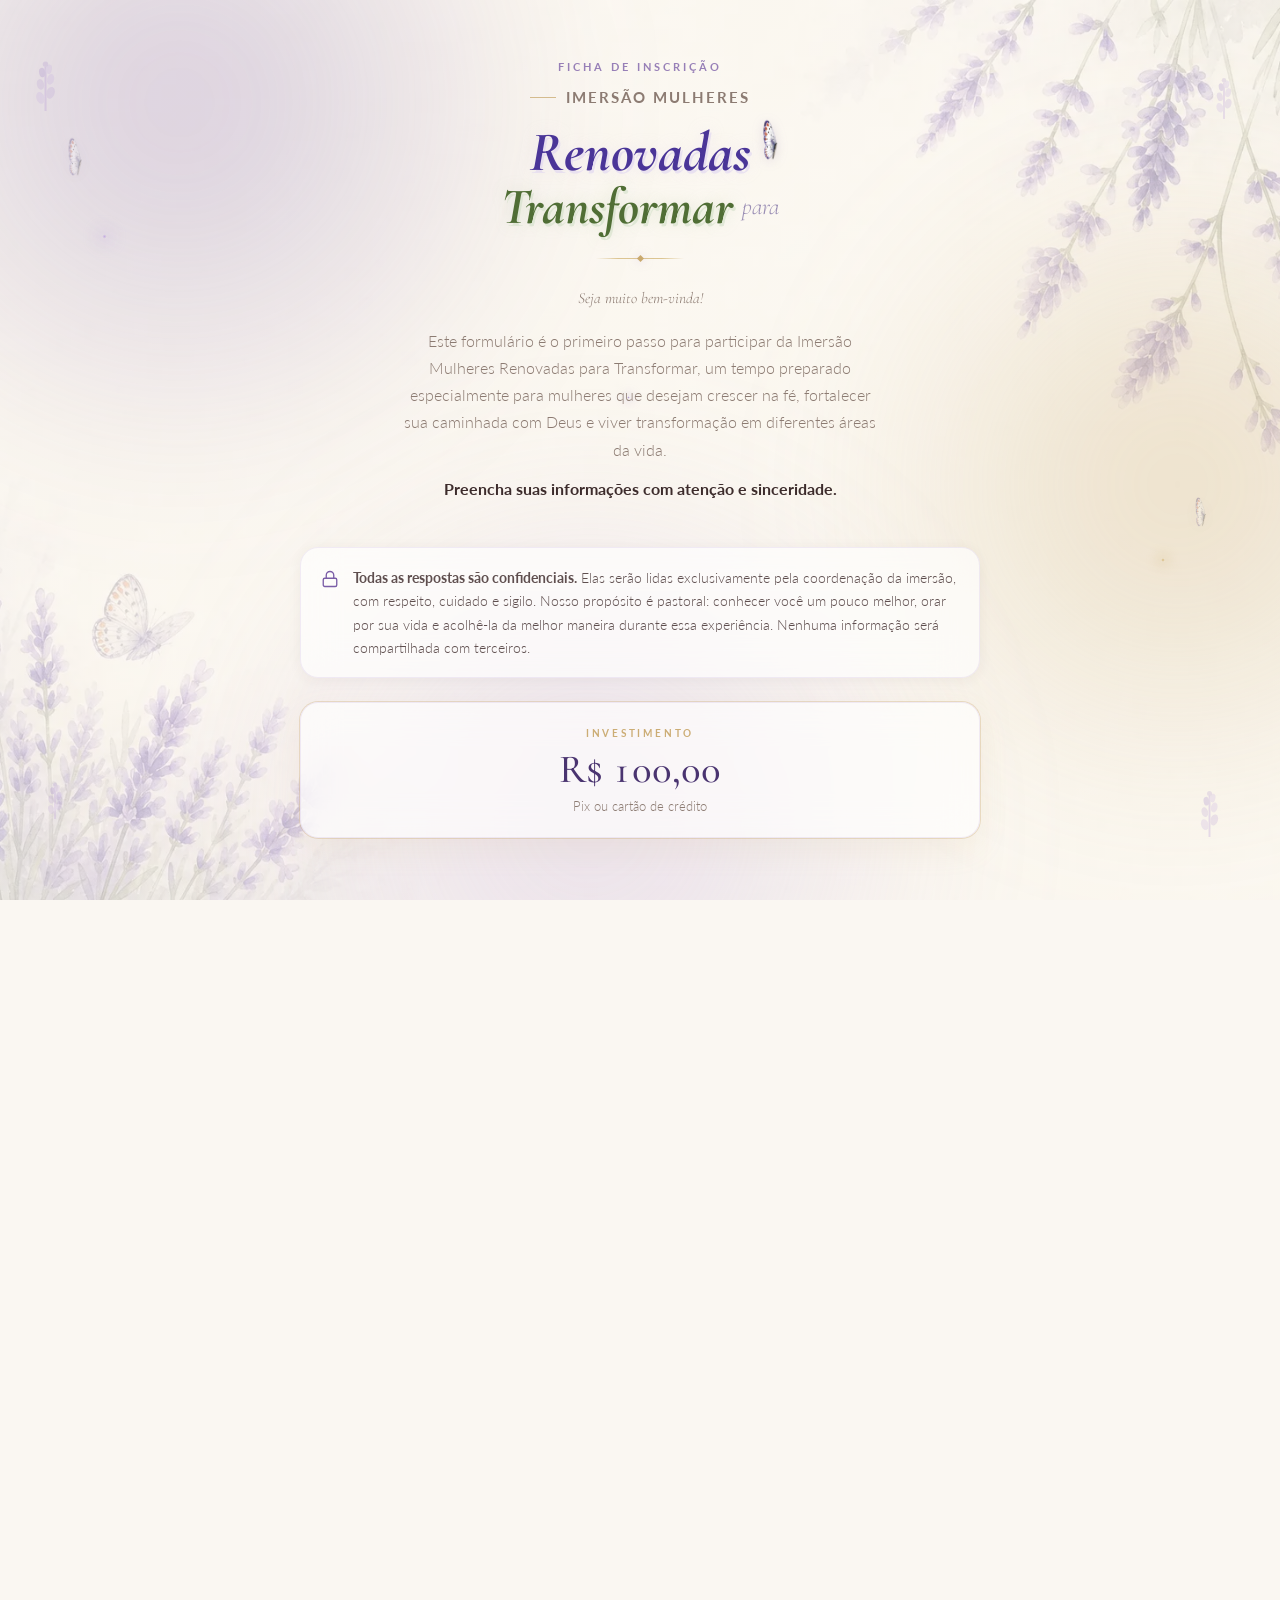
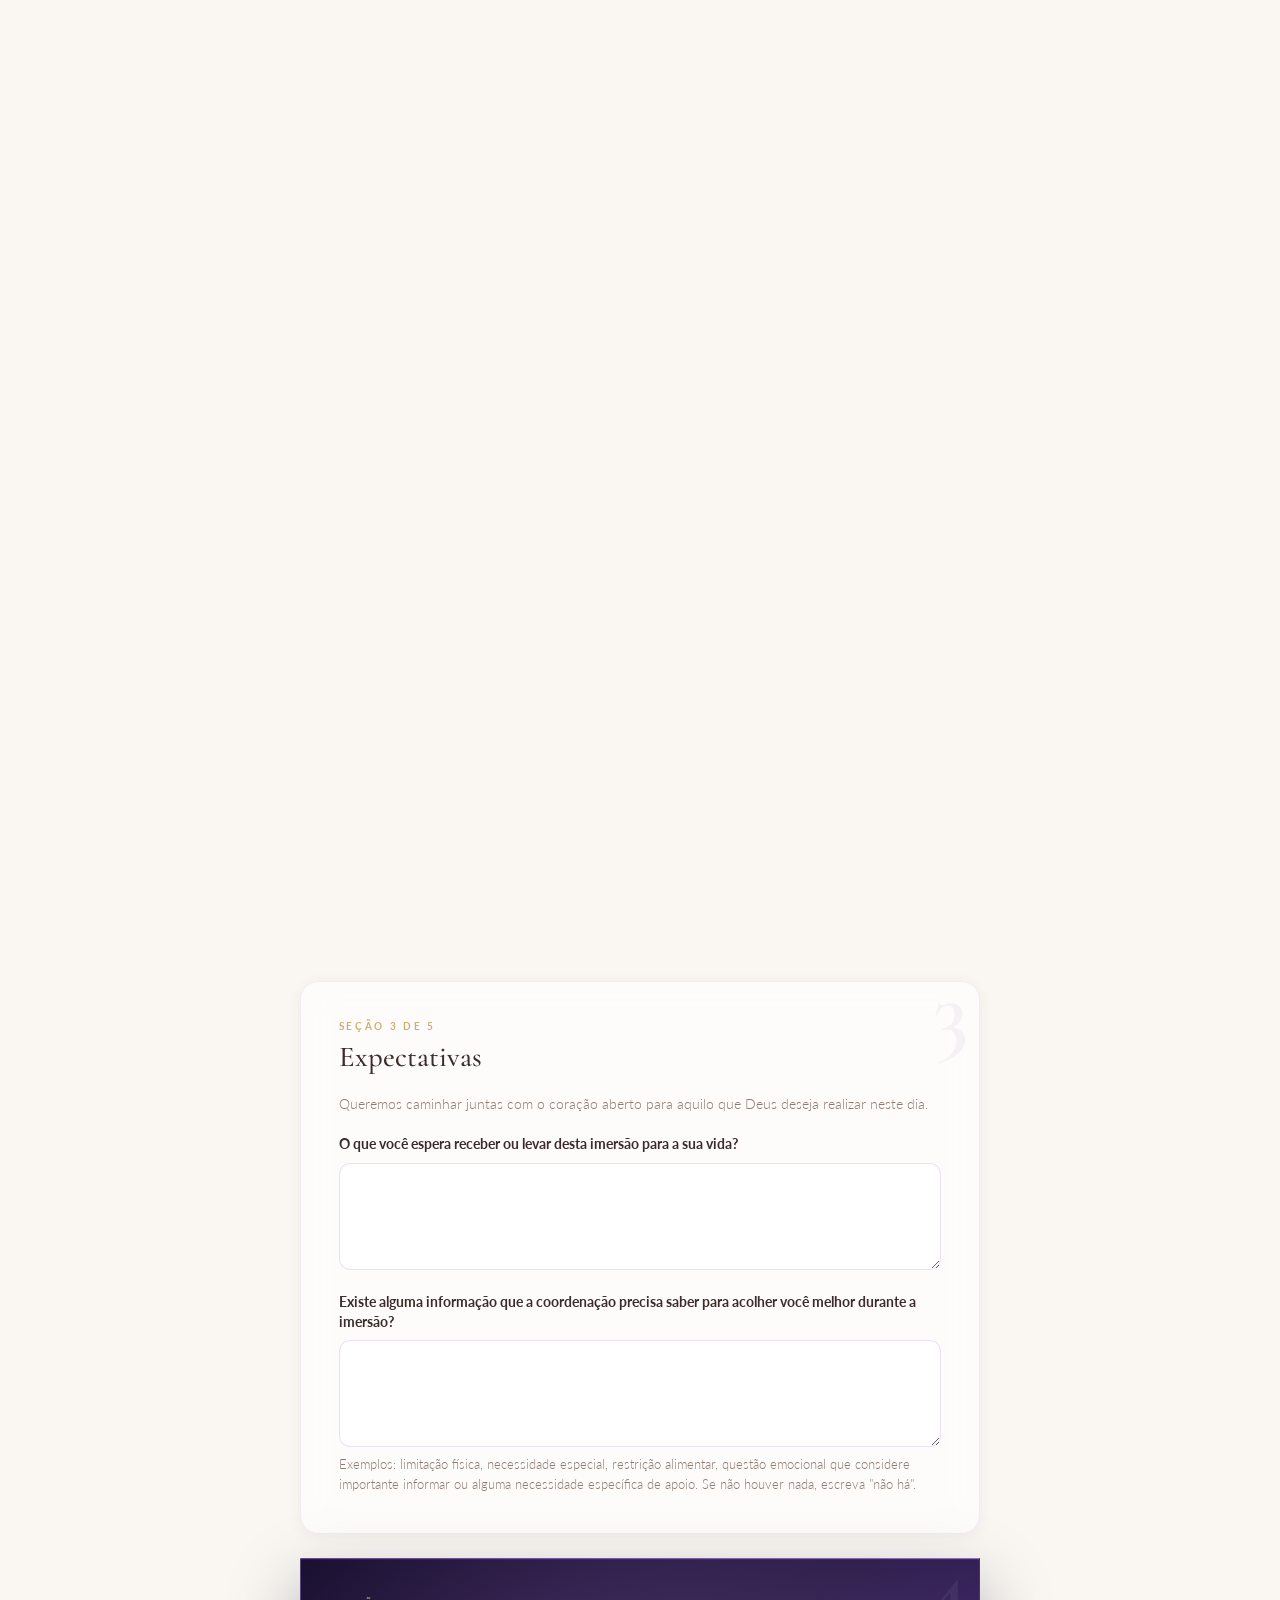
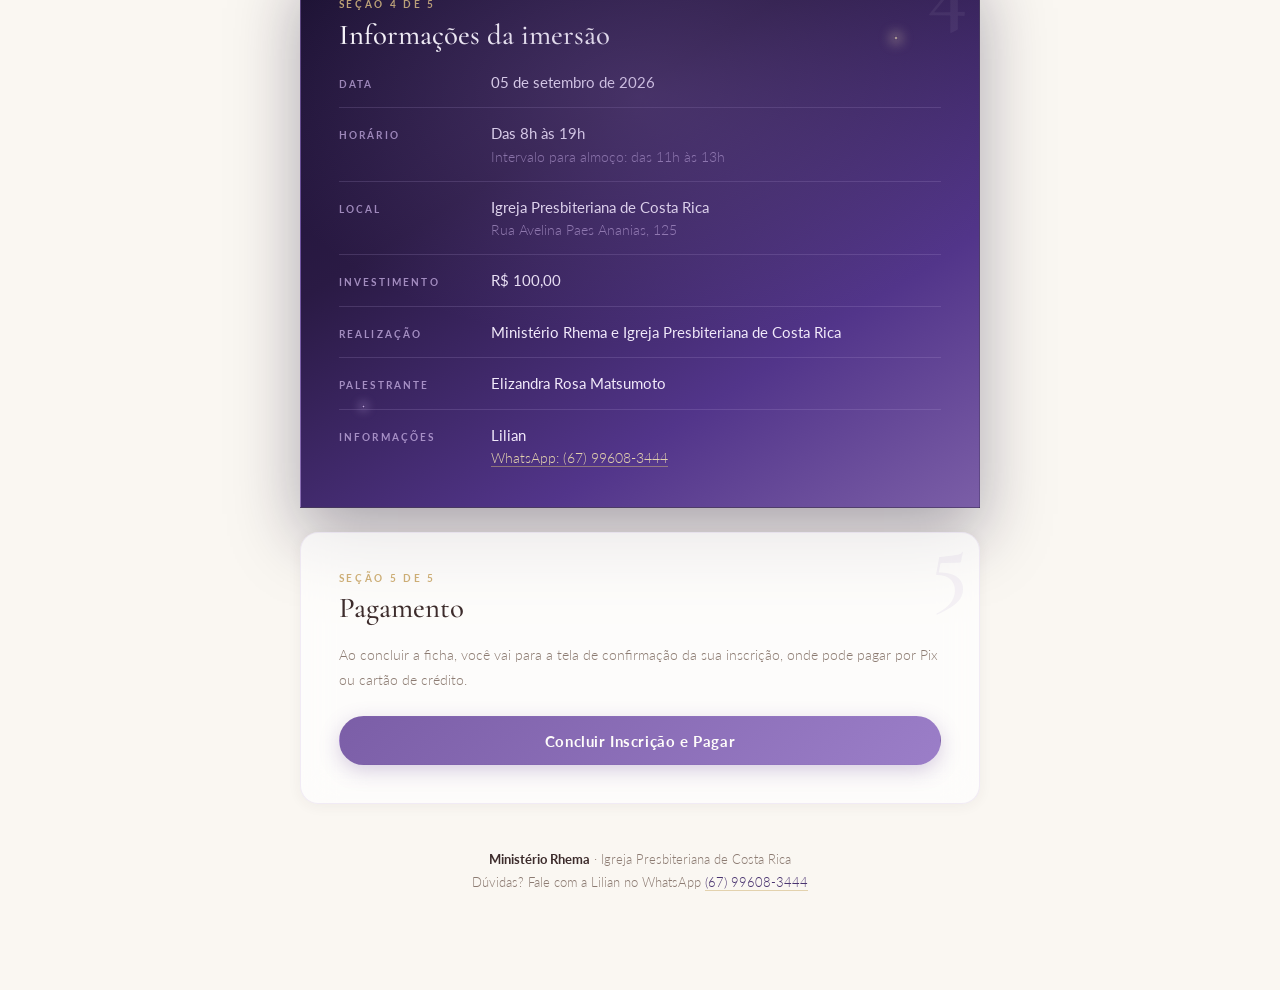
==== index.html @ 8eaf6261 "Replace every native alert and confirm with themed modals The browser dialogs sat grey and foreign o" ====
<!DOCTYPE html>
<html lang="pt-BR">
<head>
<meta charset="UTF-8">
<meta name="viewport" content="width=device-width, initial-scale=1">
<title>Ficha de Inscrição — Imersão Mulheres Renovadas para Transformar</title>
<meta name="description" content="Inscrição para a Imersão Mulheres Renovadas para Transformar — 05 de setembro de 2026, Igreja Presbiteriana de Costa Rica.">
<link rel="icon" href="img/favicon.svg" type="image/svg+xml">
<link rel="preconnect" href="https://fonts.googleapis.com">
<link rel="preconnect" href="https://fonts.gstatic.com" crossorigin>
<link href="https://fonts.googleapis.com/css2?family=Cormorant+Garamond:ital,wght@0,300;0,400;0,500;0,600;1,300;1,400&family=Lato:ital,wght@0,300;0,400;0,700;1,300&display=swap" rel="stylesheet">
<link rel="stylesheet" href="styles.css?v=25">
</head>
<body>

<div class="atmosfera" aria-hidden="true">
  <span class="brilho brilho--1"></span>
  <span class="brilho brilho--2"></span>
  <span class="brilho brilho--3"></span>
</div>
<img class="borboleta-fundo borboleta-fundo--1" src="img/borboleta-3.png" alt="" aria-hidden="true">
<img class="borboleta-fundo borboleta-fundo--2" src="img/borboleta-3.png" alt="" aria-hidden="true">
<svg class="ramo ramo--1" viewBox="0 0 16 34" fill="none" aria-hidden="true"><line x1="8" y1="34" x2="8" y2="8" stroke="#A882D4" stroke-width="1.2" stroke-linecap="round"/><ellipse cx="5" cy="26" rx="2.4" ry="3.6" fill="#C4ADE0" transform="rotate(-18 5 26)"/><ellipse cx="11" cy="23" rx="2.4" ry="3.6" fill="#B89FD4" transform="rotate(18 11 23)"/><ellipse cx="5" cy="18" rx="2.1" ry="3.2" fill="#B89FD4" transform="rotate(-14 5 18)"/><ellipse cx="11" cy="15" rx="2.1" ry="3.2" fill="#C4ADE0" transform="rotate(14 11 15)"/><ellipse cx="6" cy="11" rx="1.8" ry="2.8" fill="#9B7EC8" transform="rotate(-10 6 11)"/><ellipse cx="10" cy="9" rx="1.8" ry="2.8" fill="#C4ADE0" transform="rotate(10 10 9)"/><circle cx="8" cy="6" r="1.6" fill="#9B7EC8" opacity="0.8"/></svg>
<svg class="ramo ramo--2" viewBox="0 0 16 34" fill="none" aria-hidden="true"><line x1="8" y1="34" x2="8" y2="8" stroke="#A882D4" stroke-width="1.2" stroke-linecap="round"/><ellipse cx="5" cy="26" rx="2.4" ry="3.6" fill="#C4ADE0" transform="rotate(-18 5 26)"/><ellipse cx="11" cy="23" rx="2.4" ry="3.6" fill="#B89FD4" transform="rotate(18 11 23)"/><ellipse cx="5" cy="18" rx="2.1" ry="3.2" fill="#B89FD4" transform="rotate(-14 5 18)"/><ellipse cx="11" cy="15" rx="2.1" ry="3.2" fill="#C4ADE0" transform="rotate(14 11 15)"/><ellipse cx="6" cy="11" rx="1.8" ry="2.8" fill="#9B7EC8" transform="rotate(-10 6 11)"/><ellipse cx="10" cy="9" rx="1.8" ry="2.8" fill="#C4ADE0" transform="rotate(10 10 9)"/><circle cx="8" cy="6" r="1.6" fill="#9B7EC8" opacity="0.8"/></svg>
<svg class="ramo ramo--3" viewBox="0 0 16 34" fill="none" aria-hidden="true"><line x1="8" y1="34" x2="8" y2="8" stroke="#A882D4" stroke-width="1.2" stroke-linecap="round"/><ellipse cx="5" cy="26" rx="2.4" ry="3.6" fill="#C4ADE0" transform="rotate(-18 5 26)"/><ellipse cx="11" cy="23" rx="2.4" ry="3.6" fill="#B89FD4" transform="rotate(18 11 23)"/><ellipse cx="5" cy="18" rx="2.1" ry="3.2" fill="#B89FD4" transform="rotate(-14 5 18)"/><ellipse cx="11" cy="15" rx="2.1" ry="3.2" fill="#C4ADE0" transform="rotate(14 11 15)"/><ellipse cx="6" cy="11" rx="1.8" ry="2.8" fill="#9B7EC8" transform="rotate(-10 6 11)"/><ellipse cx="10" cy="9" rx="1.8" ry="2.8" fill="#C4ADE0" transform="rotate(10 10 9)"/><circle cx="8" cy="6" r="1.6" fill="#9B7EC8" opacity="0.8"/></svg>
<svg class="ramo ramo--4" viewBox="0 0 16 34" fill="none" aria-hidden="true"><line x1="8" y1="34" x2="8" y2="8" stroke="#A882D4" stroke-width="1.2" stroke-linecap="round"/><ellipse cx="5" cy="26" rx="2.4" ry="3.6" fill="#C4ADE0" transform="rotate(-18 5 26)"/><ellipse cx="11" cy="23" rx="2.4" ry="3.6" fill="#B89FD4" transform="rotate(18 11 23)"/><ellipse cx="5" cy="18" rx="2.1" ry="3.2" fill="#B89FD4" transform="rotate(-14 5 18)"/><ellipse cx="11" cy="15" rx="2.1" ry="3.2" fill="#C4ADE0" transform="rotate(14 11 15)"/><ellipse cx="6" cy="11" rx="1.8" ry="2.8" fill="#9B7EC8" transform="rotate(-10 6 11)"/><ellipse cx="10" cy="9" rx="1.8" ry="2.8" fill="#C4ADE0" transform="rotate(10 10 9)"/><circle cx="8" cy="6" r="1.6" fill="#9B7EC8" opacity="0.8"/></svg>
<span class="faisca faisca--1" aria-hidden="true"></span>
<span class="faisca faisca--2" aria-hidden="true"></span>
<span class="faisca faisca--3" aria-hidden="true"></span>

<div class="folha">

  <header class="capa">
    <div class="rotulo entra entra--1">Ficha de Inscrição</div>
    <h1 class="entra entra--desfocado entra--2">
      <span class="titulo-eyebrow-interno">Imersão Mulheres</span>
      <span class="titulo-linha1-envolto">
        <span class="titulo-linha1">Renovadas</span>
        <img class="borboleta-titulo borboleta" src="img/borboleta-3.png" alt="" aria-hidden="true">
      </span>
      <span class="titulo-linha2"><span class="titulo-verde">Transformar</span> <span class="titulo-para">para</span></span>
    </h1>
    <div class="filete entra entra--2"></div>
    <p class="boas-vindas entra entra--3">Seja muito bem-vinda!</p>
    <p class="entra entra--3">Este formulário é o primeiro passo para participar da Imersão Mulheres Renovadas para Transformar, um tempo preparado especialmente para mulheres que desejam crescer na fé, fortalecer sua caminhada com Deus e viver transformação em diferentes áreas da vida.</p>
    <p class="entra entra--4"><strong>Preencha suas informações com atenção e sinceridade.</strong></p>
  </header>

  <div class="miolo">

    <div class="selo-sigilo vidro entra entra--4">
      <svg width="18" height="18" viewBox="0 0 24 24" fill="none" stroke="currentColor" stroke-width="1.8" stroke-linecap="round" stroke-linejoin="round" aria-hidden="true">
        <rect x="3" y="11" width="18" height="11" rx="2"></rect>
        <path d="M7 11V7a5 5 0 0 1 10 0v4"></path>
      </svg>
      <p><strong>Todas as respostas são confidenciais.</strong> Elas serão lidas exclusivamente pela coordenação da imersão, com respeito, cuidado e sigilo. Nosso propósito é pastoral: conhecer você um pouco melhor, orar por sua vida e acolhê-la da melhor maneira durante essa experiência. Nenhuma informação será compartilhada com terceiros.</p>
    </div>

    <div class="investimento vidro entra entra--4">
      <span class="rotulo-valor">Investimento</span>
      <span class="valor" id="valor-inscricao">R$ 100,00</span>
      <span class="valor-nota">Pix ou cartão de crédito</span>
    </div>

    <form id="form-inscricao" novalidate>
      <div class="miolo">

        <!-- ── 1. Identificação ─────────────────────────────── -->
        <section class="secao vidro revela">
          <span class="secao-fantasma" aria-hidden="true">1</span>
          <div class="secao-cabeca">
            <span class="secao-rotulo">Seção 1 de 5</span>
            <h2>Identificação</h2>
          </div>

          <div class="campos">
            <div class="campo">
              <label for="nome">Nome completo</label>
              <input type="text" id="nome" name="nome" autocomplete="name" required>
              <div class="erro-campo" id="erro-nome"></div>
            </div>

            <!-- O CPF vem logo no começo de propósito: é por ele que o sistema
                 reconhece quem já se inscreveu — antes de a pessoa preencher a
                 ficha inteira de novo. -->
            <div class="campo">
              <label for="cpf">CPF</label>
              <input type="text" id="cpf" name="cpf" inputmode="numeric" placeholder="000.000.000-00" maxlength="14" required>
              <div class="erro-campo" id="erro-cpf"></div>
              <div class="campo-nota" id="nota-cpf" role="status" aria-live="polite" hidden></div>
            </div>

            <div class="campo">
              <label for="apelido">Como você deseja ser chamada <span class="opcional">(opcional)</span></label>
              <input type="text" id="apelido" name="apelido" autocomplete="nickname">
            </div>

            <div class="campo">
              <label for="telefone">Telefone / WhatsApp</label>
              <input type="tel" id="telefone" name="telefone" inputmode="numeric" placeholder="(67) 99999-9999" maxlength="15" autocomplete="tel" required>
              <div class="erro-campo" id="erro-telefone"></div>
            </div>

            <div class="dupla">
              <div class="campo">
                <label for="idade">Idade</label>
                <input type="text" id="idade" name="idade" inputmode="numeric" maxlength="3" placeholder="Ex: 38" required>
                <div class="erro-campo" id="erro-idade"></div>
              </div>
              <div class="campo">
                <label for="estadoCivil">Estado civil</label>
                <select id="estadoCivil" name="estadoCivil" required>
                  <option value="">Selecione...</option>
                  <option value="Solteira">Solteira</option>
                  <option value="Casada">Casada</option>
                  <option value="União estável">União estável</option>
                  <option value="Separada">Separada</option>
                  <option value="Divorciada">Divorciada</option>
                  <option value="Viúva">Viúva</option>
                </select>
                <div class="erro-campo" id="erro-estadoCivil"></div>
              </div>
            </div>

            <div class="campo">
              <span class="rotulo-campo">Tem filhos?</span>
              <div class="escolhas">
                <label class="escolha"><input type="radio" name="temFilhos" value="sim"><span class="marca"></span>Sim</label>
                <label class="escolha"><input type="radio" name="temFilhos" value="nao"><span class="marca"></span>Não</label>
              </div>
              <div class="erro-campo" id="erro-temFilhos"></div>
              <div class="condicional" id="bloco-quantosFilhos" hidden>
                <label for="quantosFilhos">Se sim, quantos?</label>
                <input type="text" id="quantosFilhos" name="quantosFilhos" inputmode="numeric" maxlength="2">
                <div class="erro-campo" id="erro-quantosFilhos"></div>
              </div>
            </div>

            <div class="campo">
              <span class="rotulo-campo">Você participa de alguma igreja ou denominação religiosa?</span>
              <div class="escolhas">
                <label class="escolha"><input type="radio" name="participaIgreja" value="sim"><span class="marca"></span>Sim</label>
                <label class="escolha"><input type="radio" name="participaIgreja" value="nao"><span class="marca"></span>Não</label>
              </div>
              <div class="erro-campo" id="erro-participaIgreja"></div>
              <div class="condicional" id="bloco-qualIgreja" hidden>
                <label for="qualIgreja">Se sim, qual?</label>
                <input type="text" id="qualIgreja" name="qualIgreja">
                <div class="erro-campo" id="erro-qualIgreja"></div>
              </div>
            </div>

            <div class="campo">
              <label for="email">E-mail</label>
              <input type="email" id="email" name="email" autocomplete="email" placeholder="voce@email.com" required>
              <div class="erro-campo" id="erro-email"></div>
            </div>
          </div>
        </section>

        <!-- ── 2. Seu momento de vida ───────────────────────── -->
        <section class="secao vidro revela">
          <span class="secao-fantasma" aria-hidden="true">2</span>
          <div class="secao-cabeca">
            <span class="secao-rotulo">Seção 2 de 5</span>
            <h2>Seu momento de vida</h2>
          </div>
          <div class="secao-notas">
            <p class="secao-nota">Este é um espaço de acolhimento. Não existem respostas certas ou erradas. Responda com sinceridade e apenas até onde se sentir confortável.</p>
            <p class="secao-nota">As informações desta seção serão utilizadas somente pela coordenação para oração, cuidado e acompanhamento durante a imersão.</p>
          </div>

          <div class="campos">
            <div class="campo">
              <label for="vidaComDeus">Em uma frase, como você descreveria hoje a sua vida com Deus?</label>
              <textarea id="vidaComDeus" name="vidaComDeus" rows="2"></textarea>
            </div>

            <div class="campo">
              <label for="areaCura">Existe alguma área da sua vida em que você sente necessidade de cura, transformação, fortalecimento ou direcionamento?</label>
              <textarea id="areaCura" name="areaCura" rows="3"></textarea>
              <p class="dica">Você pode responder brevemente e não precisa compartilhar detalhes que não queira.</p>
            </div>

            <div class="campo">
              <label for="motivacao">O que motivou você a participar desta imersão?</label>
              <textarea id="motivacao" name="motivacao" rows="3"></textarea>
            </div>
          </div>
        </section>

        <!-- ── 3. Expectativas ──────────────────────────────── -->
        <section class="secao vidro revela">
          <span class="secao-fantasma" aria-hidden="true">3</span>
          <div class="secao-cabeca">
            <span class="secao-rotulo">Seção 3 de 5</span>
            <h2>Expectativas</h2>
          </div>
          <div class="secao-notas">
            <p class="secao-nota">Queremos caminhar juntas com o coração aberto para aquilo que Deus deseja realizar neste dia.</p>
          </div>

          <div class="campos">
            <div class="campo">
              <label for="expectativa">O que você espera receber ou levar desta imersão para a sua vida?</label>
              <textarea id="expectativa" name="expectativa" rows="3"></textarea>
            </div>

            <div class="campo">
              <label for="necessidadeApoio">Existe alguma informação que a coordenação precisa saber para acolher você melhor durante a imersão?</label>
              <textarea id="necessidadeApoio" name="necessidadeApoio" rows="3"></textarea>
              <p class="dica">Exemplos: limitação física, necessidade especial, restrição alimentar, questão emocional que considere importante informar ou alguma necessidade específica de apoio. Se não houver nada, escreva "não há".</p>
            </div>
          </div>
        </section>

        <!-- ── 4. Informações da imersão ────────────────────── -->
        <section class="secao secao--noite revela">
          <span class="estrela estrela--1" aria-hidden="true"></span>
          <span class="estrela estrela--2" aria-hidden="true"></span>
          <span class="secao-fantasma" aria-hidden="true">4</span>
          <div class="secao-cabeca">
            <span class="secao-rotulo">Seção 4 de 5</span>
            <h2>Informações da imersão</h2>
          </div>

          <dl class="dados-evento">
            <div class="dado">
              <dt>Data</dt>
              <dd>05 de setembro de 2026</dd>
            </div>
            <div class="dado">
              <dt>Horário</dt>
              <dd>Das 8h às 19h <span class="sub">Intervalo para almoço: das 11h às 13h</span></dd>
            </div>
            <div class="dado">
              <dt>Local</dt>
              <dd>Igreja Presbiteriana de Costa Rica <span class="sub">Rua Avelina Paes Ananias, 125</span></dd>
            </div>
            <div class="dado">
              <dt>Investimento</dt>
              <dd id="valor-evento">R$ 100,00</dd>
            </div>
            <div class="dado">
              <dt>Realização</dt>
              <dd>Ministério Rhema e Igreja Presbiteriana de Costa Rica</dd>
            </div>
            <div class="dado">
              <dt>Palestrante</dt>
              <dd>Elizandra Rosa Matsumoto</dd>
            </div>
            <div class="dado">
              <dt>Informações</dt>
              <dd>Lilian <span class="sub"><a href="https://wa.me/5567996083444" target="_blank" rel="noopener">WhatsApp: (67) 99608-3444</a></span></dd>
            </div>
          </dl>
        </section>

        <!-- ── 5. Pagamento ─────────────────────────────────── -->
        <section class="secao vidro revela">
          <span class="secao-fantasma" aria-hidden="true">5</span>
          <div class="secao-cabeca">
            <span class="secao-rotulo">Seção 5 de 5</span>
            <h2>Pagamento</h2>
          </div>
          <div class="secao-notas">
            <p class="secao-nota">Ao concluir a ficha, você vai para a tela de confirmação da sua inscrição, onde pode pagar por Pix ou cartão de crédito.</p>
          </div>

          <div class="acao">
            <button type="submit" class="botao" id="botao-enviar">Concluir Inscrição e Pagar</button>
            <div class="recado" id="recado" role="status" aria-live="polite"></div>
          </div>
        </section>

      </div>
    </form>

  </div>

  <p class="rodape">
    <strong>Ministério Rhema</strong> · Igreja Presbiteriana de Costa Rica<br>
    Dúvidas? Fale com a Lilian no WhatsApp <a href="https://wa.me/5567996083444" target="_blank" rel="noopener">(67) 99608-3444</a>
  </p>

</div>

<!-- ── Aviso: este CPF já tem inscrição ─────────────────────── -->
<div class="modal-fundo" id="modal-ja-inscrita" hidden>
  <div class="vidro modal-caixa" role="alertdialog" aria-modal="true" aria-labelledby="modal-titulo">
    <h2 id="modal-titulo">Você já tem uma inscrição</h2>
    <p>Encontramos uma inscrição com este CPF. Vamos te levar para a sua página.</p>
    <p class="modal-contagem">Redirecionando em <strong id="modal-segundos">5</strong>...</p>
    <div class="modal-acoes">
      <button type="button" class="botao" id="modal-ir-agora">Ir agora</button>
      <button type="button" class="botao-mini" id="modal-ficar">Não sou eu / corrigir meus dados</button>
    </div>
  </div>
</div>

<script src="config.js"></script>
<script src="api.js?v=3"></script>
<script src="mascaras.js?v=2"></script>
<script src="animacoes.js?v=2"></script>
<script>
(function () {
  var form = document.getElementById('form-inscricao');
  var botao = document.getElementById('botao-enviar');
  var recado = document.getElementById('recado');
  /* Todos os campos que podem receber uma mensagem de erro embaixo (cada um tem
     um <div class="erro-campo" id="erro-XXX">). Só o apelido fica de fora — é o
     único campo opcional do formulário. */
  var camposComErro = [
    'nome', 'telefone', 'idade', 'estadoCivil', 'temFilhos', 'quantosFilhos',
    'participaIgreja', 'qualIgreja', 'email', 'cpf'
  ];

  /* Máscaras de digitação (mascaras.js) */
  aplicarMascara(document.getElementById('cpf'), mascaraCPF);
  aplicarMascara(document.getElementById('telefone'), mascaraTelefone);
  apenasDigitos(document.getElementById('idade'));
  apenasDigitos(document.getElementById('quantosFilhos'));
  normalizarEmail(document.getElementById('email'));

  /* ── Reconhecer quem já se inscreveu, pelo CPF ─────────────────────────
     Assim que o CPF fica completo (11 dígitos), consulta se já existe
     inscrição — antes de a pessoa preencher a ficha inteira de novo. Enquanto
     consulta, uma notinha "Verificando..." aparece sob o campo: a resposta do
     Apps Script leva alguns segundos, e sem o sinal o aviso parecia surgir do
     nada (ou nunca). Nada é gravado por este caminho, e falha de rede é
     silenciosa: a consulta nunca pode impedir uma inscrição. */
  (function () {
    var campoCpf = document.getElementById('cpf');
    var nota = document.getElementById('nota-cpf');
    var modal = document.getElementById('modal-ja-inscrita');
    var mostradorSegundos = document.getElementById('modal-segundos');
    var cronometro = null;
    var aguardaDigitacao = null;
    var destino = null;
    /* Consultas resolvidas (com resposta) por CPF: quem clicar em "Não sou eu"
       não pode ser interrompida de novo pelo mesmo número. Só marca DEPOIS da
       resposta — marcar antes fazia uma consulta que falhasse "queimar" o CPF,
       e o aviso nunca mais aparecia para aquele número. */
    var resolvidos = {};
    var emConsulta = null;

    function fecharModal() {
      if (cronometro) { clearInterval(cronometro); cronometro = null; }
      modal.hidden = true;
    }

    function abrirModal(codigo) {
      destino = 'sucesso.html?ref=' + encodeURIComponent(codigo);
      var restantes = 8;
      mostradorSegundos.textContent = restantes;
      modal.hidden = false;
      cronometro = setInterval(function () {
        restantes--;
        if (restantes <= 0) { fecharModal(); window.location.href = destino; return; }
        mostradorSegundos.textContent = restantes;
      }, 1000);
    }

    function consultarCpf() {
      var digitos = campoCpf.value.replace(/\D/g, '');
      if (digitos.length !== 11 || resolvidos[digitos] || emConsulta === digitos) return;
      emConsulta = digitos;

      nota.textContent = 'Verificando...';
      nota.hidden = false;

      apiGet('consultarInscricaoPorCpf', { cpf: digitos })
        .then(function (resp) {
          resolvidos[digitos] = true;
          nota.hidden = true;
          if (resp && resp.encontrada && resp.codigo) abrirModal(resp.codigo);
        })
        .catch(function () {
          /* Sem rede, sem aviso — e sem marcar como resolvido, para tentar de
             novo no próximo blur. O formulário segue normal. */
          nota.hidden = true;
        })
        .then(function () { emConsulta = null; });
    }

    /* Dispara enquanto digita (meio segundo depois da última tecla) e também
       ao sair do campo — o que vier primeiro. */
    campoCpf.addEventListener('input', function () {
      if (aguardaDigitacao) clearTimeout(aguardaDigitacao);
      aguardaDigitacao = setTimeout(consultarCpf, 500);
    });
    campoCpf.addEventListener('blur', consultarCpf);

    document.getElementById('modal-ir-agora').addEventListener('click', function () {
      fecharModal();
      window.location.href = destino;
    });
    document.getElementById('modal-ficar').addEventListener('click', fecharModal);
  })();

  /* Nome do evento e valor vêm do backend, para nunca divergirem da planilha */
  apiGet('config').then(function (resp) {
    if (resp && resp.ok && resp.valorFormatado) {
      document.getElementById('valor-inscricao').textContent = resp.valorFormatado;
      document.getElementById('valor-evento').textContent = resp.valorFormatado;
    }
  }).catch(function () { /* mantém o valor já impresso na página */ });

  /* Sim/Não: marca visualmente a opção e abre o campo "Se sim, ..." */
  function ligarEscolhas(nomeGrupo, idBloco) {
    var bloco = idBloco ? document.getElementById(idBloco) : null;
    var radios = document.querySelectorAll('input[name="' + nomeGrupo + '"]');
    radios.forEach(function (radio) {
      radio.addEventListener('change', function () {
        radios.forEach(function (outro) {
          outro.closest('.escolha').classList.toggle('marcada', outro.checked);
        });
        if (bloco) bloco.hidden = !(radio.value === 'sim' && radio.checked);
      });
    });
  }
  ligarEscolhas('temFilhos', 'bloco-quantosFilhos');
  ligarEscolhas('participaIgreja', 'bloco-qualIgreja');

  function limparErros() {
    camposComErro.forEach(function (campo) {
      var alvo = document.getElementById('erro-' + campo);
      alvo.textContent = '';
      alvo.classList.remove('ativo');
      var input = document.getElementById(campo);
      if (input) input.removeAttribute('aria-invalid');
    });
    recado.textContent = '';
    recado.className = 'recado';
  }

  function mostrarErroCampo(campo, mensagem) {
    var alvo = document.getElementById('erro-' + campo);
    if (!alvo) return false;
    alvo.textContent = mensagem;
    alvo.classList.add('ativo');
    var input = document.getElementById(campo);
    if (input) {
      input.setAttribute('aria-invalid', 'true');
      input.focus({ preventScroll: true });
    }
    (input || alvo).scrollIntoView({ behavior: 'smooth', block: 'center' });
    return true;
  }

  function liberarBotao() {
    botao.disabled = false;
    botao.textContent = 'Concluir Inscrição e Pagar';
  }

  function valorRadio(nome) {
    var el = document.querySelector('input[name="' + nome + '"]:checked');
    return el ? el.value : '';
  }

  function valor(id) { return document.getElementById(id).value; }

  form.addEventListener('submit', function (evento) {
    evento.preventDefault();
    limparErros();
    botao.disabled = true;
    botao.textContent = 'Processando...';

    /* O backend recebe números limpos; a máscara é apenas visual. */
    var dados = {
      nome: valor('nome'),
      apelido: valor('apelido'),
      email: valor('email'),
      cpf: somenteNumeros(valor('cpf')),
      telefone: somenteNumeros(valor('telefone')),
      idade: valor('idade'),
      estadoCivil: valor('estadoCivil'),
      temFilhos: valorRadio('temFilhos'),
      quantosFilhos: valor('quantosFilhos'),
      participaIgreja: valorRadio('participaIgreja'),
      qualIgreja: valor('qualIgreja'),
      vidaComDeus: valor('vidaComDeus'),
      areaCura: valor('areaCura'),
      motivacao: valor('motivacao'),
      expectativa: valor('expectativa'),
      necessidadeApoio: valor('necessidadeApoio')
    };

    /* Com retentativa: a inscrição é o único ponto em que uma falha custa a
       pessoa inteira — todo o resto a coordenação conserta pelo painel depois.
       Repetir é seguro porque o servidor reconhece o CPF e não duplica. */
    apiPostComRetentativa('registrarInscricao', { dados: dados }, {
      aoRepetir: function () {
        recado.textContent = 'A conexão oscilou. Tentando de novo, só um instante...';
        recado.className = 'recado';
      }
    })
      .then(function (resposta) {
        if (resposta.ok) {
          /* Não vai mais direto pro PagBank: a pessoa passa pela tela de
             confirmação, vê o código e decide se paga agora ou depois. Quem vai
             pagar em dinheiro, ou cuja instituição vai pagar, não precisa passar
             por uma tela de pagamento que não vai usar. */
          recado.textContent = 'Tudo certo! Confirmando sua inscrição...';
          recado.className = 'recado ok';
          /* origem=cadastro faz a tela seguinte saber que a pessoa vem daqui, e
             não de volta do PagBank — muda o texto de carregamento. ja=1 avisa
             que o CPF já tinha inscrição, para ela entender por que o código não
             é novo. */
          var destino = 'sucesso.html?ref=' + encodeURIComponent(resposta.codigo) + '&origem=cadastro';
          /* O aviso "você já estava inscrita" só sai quando é verdade. Se a
             primeira tentativa gravou e só a resposta se perdeu, a repetição
             encontra esse mesmo CPF — dizer que ela já era inscrita assustaria
             quem acabou de preencher a ficha pela primeira vez. */
          if (resposta.jaInscrita && !resposta.houveRetentativa) destino += '&ja=1';
          window.location.href = destino;
          return;
        }
        if (!resposta.campo || !mostrarErroCampo(resposta.campo, resposta.mensagem)) {
          recado.textContent = resposta.mensagem || 'Não foi possível continuar. Tente novamente.';
          recado.className = 'recado erro';
        }
        liberarBotao();
      })
      .catch(function () {
        /* A conexão pode ter caído *depois* de o servidor gravar a inscrição, e o
           antigo "tente novamente" levava a pessoa a reenviar e duplicar. Hoje o
           servidor não duplica mais (reconhece o CPF), mas a mensagem também
           deixou de empurrar para o reenvio às cegas. */
        recado.textContent = 'Não conseguimos confirmar agora. Recarregue a página antes de tentar de novo — sua inscrição pode já ter sido registrada.';
        recado.className = 'recado erro';
        liberarBotao();
      });
  });
})();
</script>
</body>
</html>
---- styles.css ----
/* ===========================================================
   Imersão Mulheres Renovadas para Transformar
   Identidade herdada da landing page do livro (renovadas-landing):
   lavanda #7B5EA7 + dourado #C9A96E, Cormorant Garamond + Lato,
   borboletas em sprite, glass cards, ease "luxury".
   =========================================================== */

:root {
  --bg:            #FAF7F2;
  --surface:       #FEFCFA;
  --surface-warm:  #F5EFE6;
  --lavender:      #7B5EA7;
  --lavender-lt:   #C4ADE0;
  --purple-deep:   #4A3470;
  --gold:          #C9A96E;
  --gold-lt:       #E3D2AE;
  --text:          #3D2C2C;
  --text-muted:    #8C7B72;
  --hairline:      #E8DFD2;
  --erro:          #B42318;
  --sucesso:       #3F7A5C;

  --font-display: 'Cormorant Garamond', Georgia, 'Times New Roman', serif;
  --font-body:    'Lato', -apple-system, BlinkMacSystemFont, 'Segoe UI', sans-serif;

  /* Mesmo cubic-bezier da landing (--ease-luxury) */
  --ease: cubic-bezier(0.22, 1, 0.36, 1);
}

*, *::before, *::after { box-sizing: border-box; margin: 0; padding: 0; }

/* Garante que o atributo "hidden" do HTML sempre vence, mesmo quando algum
   componente define display:flex/block na mesma classe (ex: .admin-login)
   — sem isso, o elemento "escondido" continua aparecendo. */
[hidden] { display: none !important; }

/* Técnica de responsividade da landing: encolher a base rem inteira
   em telas pequenas, em vez de dezenas de media queries pontuais. */
@media (max-width: 400px) { html { font-size: 14.5px; } }
@media (max-width: 360px) { html { font-size: 13.5px; } }
@media (max-width: 320px) { html { font-size: 12.5px; } }

body {
  position: relative;
  font-family: var(--font-body);
  font-weight: 400;
  background: var(--bg);
  color: var(--text);
  line-height: 1.75;
  -webkit-font-smoothing: antialiased;
  padding: clamp(1.5rem, 4.5vw, 3.75rem) clamp(1rem, 4vw, 1.5rem) 6rem;
  overflow-x: hidden;
}

/* A mesma ilustração do Hero da landing (ramos de lavanda pintados nos
   cantos), fixa atrás de tudo — fica "emoldurando" a tela mesmo quando
   a página rola. Um véu creme por cima garante que o texto continue
   legível (mesma ideia do "veil" que a landing usa sobre a foto). */
body::before {
  content: '';
  position: fixed;
  inset: 0;
  z-index: -4;
  background:
    linear-gradient(rgba(250, 247, 242, 0.65), rgba(250, 247, 242, 0.65)),
    url('img/hero-bg.webp') center / cover no-repeat;
  pointer-events: none;
}

/* ── Atmosfera de fundo ──────────────────────────────────── */

.atmosfera {
  position: fixed;
  inset: 0;
  z-index: -2;
  pointer-events: none;
  overflow: hidden;
}

.brilho {
  position: absolute;
  border-radius: 50%;
  filter: blur(72px);
  will-change: transform, opacity;
}

.brilho--1 {
  width: 64vw; height: 64vw;
  max-width: 900px; max-height: 900px;
  top: -24vw; left: -18vw;
  background: radial-gradient(circle, rgba(123,94,167,0.28), rgba(123,94,167,0) 68%);
  animation: respirar 15s ease-in-out infinite;
}

.brilho--2 {
  width: 56vw; height: 56vw;
  max-width: 820px; max-height: 820px;
  top: 14vh; right: -20vw;
  background: radial-gradient(circle, rgba(201,169,110,0.32), rgba(201,169,110,0) 68%);
  animation: respirar 19s ease-in-out infinite reverse;
}

.brilho--3 {
  width: 60vw; height: 60vw;
  max-width: 860px; max-height: 860px;
  bottom: -24vw; left: 16vw;
  background: radial-gradient(circle, rgba(196,173,224,0.32), rgba(196,173,224,0) 70%);
  animation: respirar 23s ease-in-out infinite;
  animation-delay: -6s;
}

@keyframes respirar {
  0%, 100% { transform: translate3d(0,0,0) scale(1);        opacity: 0.85; }
  50%      { transform: translate3d(2%, 4%, 0) scale(1.12); opacity: 1; }
}

/* Borboletas à deriva no fundo (os quadros são trocados pelo animacoes.js) */
.borboleta-fundo {
  position: fixed;
  z-index: -1;
  width: 44px;
  opacity: 0.32;
  pointer-events: none;
  filter: drop-shadow(0 2px 8px rgba(123,94,167,0.14));
  will-change: transform;
}

.borboleta-fundo--1 { top: 15vh; left: 4vw; animation: derivar 21s ease-in-out infinite; }
.borboleta-fundo--2 { top: 55vh; right: 5vw; width: 34px; animation: derivar 26s ease-in-out infinite reverse; animation-delay: -7s; }

@keyframes derivar {
  0%, 100% { transform: translate(0,0) rotate(-4deg); }
  33%      { transform: translate(16px,-26px) rotate(7deg); }
  66%      { transform: translate(-12px,-12px) rotate(-9deg); }
}

@media (max-width: 720px) {
  .borboleta-fundo--2 { display: none; }
  .borboleta-fundo--1 { opacity: 0.15; }
}

/* Ramos de lavanda flutuantes — o mesmo SVG "LavenderSprig" e a mesma
   animação floatPetal da landing (QuoteSection), só que espalhados
   nos cantos ao longo de toda a página, não só numa seção. */
.ramo {
  position: fixed;
  z-index: -1;
  width: 24px;
  height: auto;
  opacity: 0.24;
  pointer-events: none;
  animation: flutuarRamo 6.8s ease-in-out infinite;
}
@keyframes flutuarRamo {
  0%, 100% { transform: translateY(0) rotate(var(--rot, 0deg)); opacity: 0.4; }
  50%      { transform: translateY(-22px) rotate(calc(var(--rot, 0deg) + 8deg)); opacity: 0.78; }
}
.ramo--1 { top: 6%;    left: 2.5%;  width: 27px; --rot: -12deg; animation-duration: 6.8s; }
.ramo--2 { top: 8%;    right: 3.5%; width: 22px; --rot: 10deg;  animation-duration: 7.6s; animation-delay: -2.4s; }
.ramo--3 { bottom: 9%; left: 3.5%;  width: 20px; --rot: -8deg;  animation-duration: 6.1s; animation-delay: -4.2s; }
.ramo--4 { bottom: 7%; right: 4.5%; width: 25px; --rot: 12deg;  animation-duration: 7.9s; animation-delay: -1.1s; }

/* Faíscas — pontinhos de brilho lavanda/dourado (ORBS da landing) */
.faisca {
  position: fixed;
  z-index: -1;
  border-radius: 50%;
  pointer-events: none;
  animation: cintilarFaisca 6s ease-in-out infinite;
}
@keyframes cintilarFaisca {
  0%, 100%  { opacity: 0;    transform: scale(0.4) translateY(0); }
  30%       { opacity: 1;    transform: scale(1) translateY(-8px); }
  60%       { opacity: 0.6;  transform: scale(0.8) translateY(-14px); }
}
.faisca--1 {
  top: 26%; left: 8%; width: 5px; height: 5px;
  background: radial-gradient(circle, #C4ADE0 0%, transparent 70%);
  box-shadow: 0 0 15px 5px rgba(196,173,224,0.32);
  animation-duration: 5.5s;
}
.faisca--2 {
  top: 62%; right: 9%; width: 4px; height: 4px;
  background: radial-gradient(circle, #D4B87A 0%, transparent 70%);
  box-shadow: 0 0 12px 4px rgba(212,184,122,0.3);
  animation-duration: 7s; animation-delay: -2.5s;
}
.faisca--3 {
  top: 44%; left: 49%; width: 3px; height: 3px;
  background: radial-gradient(circle, #B89FD4 0%, transparent 70%);
  box-shadow: 0 0 10px 3px rgba(184,159,212,0.28);
  animation-duration: 8s; animation-delay: -1s;
}

@media (max-width: 720px) {
  .ramo--2, .ramo--4, .faisca--3 { display: none; }
  .ramo--1, .ramo--3 { opacity: 0.16; }
}

/* ── Coluna central ──────────────────────────────────────── */

.folha {
  width: 100%;
  max-width: 680px;
  margin: 0 auto;
  position: relative;
}

@media (min-width: 1440px) {
  .folha { max-width: 760px; }
}

/* ── Entrada da página (valores do Hero da landing) ──────── */

@keyframes surgir {
  from { opacity: 0; transform: translateY(24px); }
  to   { opacity: 1; transform: translateY(0); }
}

@keyframes surgirDesfocado {
  from { opacity: 0; transform: translateY(28px); filter: blur(10px); }
  to   { opacity: 1; transform: translateY(0); filter: blur(0); }
}

.entra {
  opacity: 0;
  animation: surgir 0.9s var(--ease) forwards;
}
.entra--desfocado { animation-name: surgirDesfocado; }
.entra--1 { animation-delay: 0.05s; }
.entra--2 { animation-delay: 0.15s; }
.entra--3 { animation-delay: 0.30s; }
.entra--4 { animation-delay: 0.45s; }

/* ── Revelação por rolagem (Reveal da landing: y 40, 0.9s) ── */

.revela {
  opacity: 0;
  transform: translateY(40px);
  transition: opacity 0.9s var(--ease), transform 0.9s var(--ease);
}
.revela.visivel { opacity: 1; transform: translateY(0); }

/* ── Capa ────────────────────────────────────────────────── */

.capa {
  text-align: center;
  padding-bottom: clamp(2rem, 5vw, 2.75rem);
}

/* Borboleta "solta" (usada nas páginas de confirmação/comprovante, sem
   título grande ao lado — nessas ela continua centralizada sozinha). */
.capa > .borboleta {
  width: 72px;
  height: auto;
  margin-bottom: 14px;
  filter: drop-shadow(0 2px 8px rgba(123,94,167,0.14)) drop-shadow(0 1px 3px rgba(74,53,152,0.08));
  animation: pairar 7s ease-in-out infinite;
  will-change: transform;
}

@keyframes pairar {
  0%, 100% { transform: translateY(0) rotate(-2deg); }
  50%      { transform: translateY(-14px) rotate(2deg); }
}

.rotulo {
  font-size: 0.66rem;
  font-weight: 700;
  letter-spacing: 0.28em;
  text-transform: uppercase;
  color: rgba(123, 94, 167, 0.78);
}

.capa h1 {
  font-family: var(--font-display);
  line-height: 0.98;
  margin: 14px auto 0;
}

/* Mesmo tratamento do título do Hero da landing (que é, por sua vez, o
   título do próprio livro): tracinho + legenda pequena, "Renovadas" em
   roxo com a borboleta grudada nela, "Transformar" em verde com o "para"
   pequeno e leve logo depois — igual à landing, não antes. */
.titulo-eyebrow-interno {
  display: flex;
  align-items: center;
  justify-content: center;
  gap: 10px;
  font-family: var(--font-body);
  font-size: clamp(0.8rem, 2.4vw, 0.95rem);
  font-weight: 700;
  letter-spacing: 0.13em;
  text-transform: uppercase;
  color: var(--text-muted);
  margin-bottom: 20px;
}

.titulo-eyebrow-interno::before {
  content: '';
  width: 26px;
  height: 1px;
  background: rgba(201, 169, 110, 0.75);
}

.titulo-linha1, .titulo-linha2 { display: block; }
.titulo-linha2 { margin-top: 0.06em; }

.titulo-linha1-envolto {
  position: relative;
  display: inline-block;
}

.titulo-linha1 {
  font-style: italic;
  font-weight: 700;
  font-size: clamp(2.3rem, 9vw, 3.5rem);
  color: #4A3598;
  text-shadow: 2px 3px 0 rgba(220, 210, 240, 0.55), 0 0 15px rgba(220, 210, 240, 0.35);
}

.borboleta-titulo {
  position: absolute;
  top: -14%;
  right: -18%;
  width: 24%;
  min-width: 26px;
  max-width: 46px;
  height: auto;
  filter: drop-shadow(0 2px 6px rgba(123,94,167,0.18));
  animation: pairar 7s ease-in-out infinite;
}

.titulo-verde {
  font-style: italic;
  font-weight: 700;
  font-size: clamp(2.15rem, 8vw, 3.2rem);
  color: #506E35;
  text-shadow: 2px 3px 0 rgba(210, 224, 200, 0.6), 0 0 15px rgba(180, 200, 160, 0.35);
}

.titulo-para {
  display: inline-block;
  position: relative;
  top: -0.35em;
  font-style: italic;
  font-weight: 300;
  font-size: clamp(1.05rem, 3.6vw, 1.5rem);
  color: #9B8FB5;
  margin-left: 0.1em;
}

/* Divisor da landing: hairline dourada + losango girado no centro */
.filete {
  width: 88px;
  height: 1px;
  background: linear-gradient(90deg, transparent, rgba(212,184,122,0.8) 25%, rgba(212,184,122,0.8) 75%, transparent);
  margin: 26px auto;
  position: relative;
}

.filete::after {
  content: '';
  position: absolute;
  left: 50%; top: 50%;
  width: 5px; height: 5px;
  margin: -2.5px 0 0 -2.5px;
  background: var(--gold);
  transform: rotate(45deg);
  box-shadow: 0 0 10px rgba(196, 173, 224, 0.55);
}

.boas-vindas {
  font-family: var(--font-display);
  font-size: clamp(1.75rem, 5.8vw, 2.2rem);
  font-style: italic;
  font-weight: 500;
  color: var(--purple-deep);
  margin-bottom: 16px;
}

.capa p {
  color: var(--text-muted);
  font-weight: 300;
  max-width: 54ch;
  margin-inline: auto;
  font-size: 0.97rem;
}
.capa p + p { margin-top: 12px; }
.capa p strong { font-weight: 700; color: var(--text); }

/* ── Cards de vidro (ChaptersSection da landing) ─────────── */

.vidro {
  position: relative;
  background: rgba(255, 255, 255, 0.65);
  -webkit-backdrop-filter: blur(18px);
  backdrop-filter: blur(18px);
  border: 1px solid rgba(196, 173, 224, 0.22);
  border-radius: 1.15rem;
  box-shadow: 0 2px 14px rgba(61, 44, 44, 0.06);
  overflow: hidden;
  transition: box-shadow 0.28s var(--ease), transform 0.28s var(--ease);
}

/* Sheen diagonal + barra dourada inferior no hover, como os cards de capítulos */
.vidro::before {
  content: '';
  position: absolute;
  inset: 0;
  background: linear-gradient(130deg, rgba(196,173,224,0.18) 0%, rgba(255,255,255,0) 55%);
  opacity: 0;
  transition: opacity 0.3s var(--ease);
  pointer-events: none;
}

.vidro::after {
  content: '';
  position: absolute;
  left: 0; right: 0; bottom: 0;
  height: 2px;
  background: linear-gradient(90deg, #C9A96E, rgba(196,173,224,0.75));
  transform: scaleX(0);
  transform-origin: left;
  transition: transform 0.42s var(--ease);
  pointer-events: none;
}

@media (hover: hover) {
  .vidro:hover {
    box-shadow: 0 20px 48px rgba(123,94,167,0.16), 0 0 0 1.5px rgba(196,173,224,0.55);
  }
  .vidro:hover::before { opacity: 1; }
  .vidro:hover::after { transform: scaleX(1); }
}

/* ── Seção "noturna" — mesmo roxo profundo do QuoteSection/BuySection
   da landing, usada só na seção de informações da imersão para dar
   o contraste/drama que o resto (cartões claros) não tem. ────── */

.secao--noite {
  position: relative;
  color: #F1E9FA;
  background: linear-gradient(148deg, #1A1030 0%, #2A1A44 35%, #52358A 72%, #7B5EA7 100%);
  border: 1px solid rgba(196, 173, 224, 0.25);
  box-shadow: 0 28px 64px rgba(26, 16, 48, 0.35), inset 0 1px 0 rgba(255,255,255,0.06);
  overflow: hidden;
}

.secao--noite::before {
  content: '';
  position: absolute;
  inset: 0;
  background: radial-gradient(ellipse 90% 70% at 50% 25%, rgba(123,94,167,0.35), transparent 65%);
  pointer-events: none;
}

.secao--noite .secao-fantasma { color: #FFFFFF; opacity: 0.055; }
.secao--noite .secao-rotulo { color: rgba(212, 184, 122, 0.9); }
.secao--noite .secao-cabeca h2 { color: #FFFFFF; }

.secao--noite .dado { border-bottom-color: rgba(196, 173, 224, 0.18); }
.secao--noite .dado dt { color: rgba(196, 173, 224, 0.78); }
.secao--noite .dado dd { color: #F1E9FA; }
.secao--noite .dado dd .sub { color: rgba(196, 173, 224, 0.65); }
.secao--noite .dado:hover { background: rgba(255,255,255,0.03); }
.secao--noite .dado dd a { color: #E3D2AE; border-bottom-color: rgba(212, 184, 122, 0.5); }
.secao--noite .dado dd a:hover { border-bottom-color: #D4B87A; color: #F0DFB0; }

/* Estrelinhas discretas, só dentro dessa seção — mesmo espírito do
   céu noturno das seções escuras da landing. */
.secao--noite .estrela {
  position: absolute;
  border-radius: 50%;
  pointer-events: none;
  animation: cintilarFaisca 6s ease-in-out infinite;
}
.secao--noite .estrela--1 {
  top: 14%; right: 12%; width: 4px; height: 4px;
  background: radial-gradient(circle, #E3D2AE 0%, transparent 70%);
  box-shadow: 0 0 12px 4px rgba(227, 210, 174, 0.4);
  animation-duration: 5.4s;
}
.secao--noite .estrela--2 {
  bottom: 18%; left: 9%; width: 3px; height: 3px;
  background: radial-gradient(circle, #C4ADE0 0%, transparent 70%);
  box-shadow: 0 0 10px 3px rgba(196, 173, 224, 0.4);
  animation-duration: 6.6s; animation-delay: -2s;
}

/* ── Selo de sigilo ──────────────────────────────────────── */

.selo-sigilo {
  display: flex;
  gap: 14px;
  align-items: flex-start;
  padding: 18px 20px;
}

.selo-sigilo svg { flex: none; margin-top: 4px; color: var(--lavender); }
.selo-sigilo p { font-size: 0.87rem; line-height: 1.68; color: #5F4F4F; font-weight: 300; }
.selo-sigilo p strong { font-weight: 700; }

/* ── Investimento ────────────────────────────────────────── */

.investimento {
  display: flex;
  flex-direction: column;
  align-items: center;
  gap: 6px;
  padding: 22px 20px 20px;
  text-align: center;
  box-shadow: 0 0 0 1px rgba(201,169,110,0.32), 0 12px 30px rgba(201,169,110,0.1);
}

.investimento .rotulo-valor {
  font-size: 0.62rem;
  font-weight: 700;
  letter-spacing: 0.28em;
  text-transform: uppercase;
  color: rgba(201, 169, 110, 0.95);
}

.investimento .valor {
  font-family: var(--font-display);
  font-size: clamp(2.1rem, 5vw, 2.5rem);
  font-weight: 500;
  color: var(--purple-deep);
  font-variant-numeric: tabular-nums;
  line-height: 1;
}

.investimento .valor-nota {
  font-size: 0.8rem;
  color: var(--text-muted);
  font-weight: 300;
}

/* ── Estrutura vertical da página ────────────────────────── */

.miolo {
  display: flex;
  flex-direction: column;
  gap: clamp(1.15rem, 3vw, 1.5rem);
}

/* ── Seções da ficha: cada uma é um card de vidro ────────── */

.secao {
  padding: clamp(1.5rem, 4.5vw, 2.35rem);
  display: flex;
  flex-direction: column;
  gap: 18px;
}

/* Numeral fantasma no canto, como o algarismo romano dos cards de capítulos */
.secao-fantasma {
  position: absolute;
  top: -0.18em;
  right: 0.12em;
  font-family: var(--font-display);
  font-size: clamp(4.2rem, 8vw, 5.6rem);
  font-weight: 600;
  line-height: 1;
  color: var(--lavender);
  opacity: 0.07;
  pointer-events: none;
  user-select: none;
}

.secao-cabeca {
  display: flex;
  flex-direction: column;
  gap: 4px;
  padding-right: 3.5rem; /* não disputar espaço com o numeral fantasma */
}

.secao-rotulo {
  font-size: 0.6rem;
  font-weight: 700;
  letter-spacing: 0.28em;
  text-transform: uppercase;
  color: rgba(201, 169, 110, 0.95);
}

.secao-cabeca h2 {
  font-family: var(--font-display);
  font-size: clamp(1.5rem, 4vw, 1.8rem);
  font-weight: 500;
  line-height: 1.18;
}

.secao-notas {
  display: flex;
  flex-direction: column;
  gap: 9px;
}

.secao-nota {
  color: var(--text-muted);
  font-size: 0.89rem;
  font-weight: 300;
  line-height: 1.7;
}

/* ── Campos ──────────────────────────────────────────────── */

.campos {
  display: flex;
  flex-direction: column;
  gap: 22px;
}

.campo { display: flex; flex-direction: column; }

.dupla {
  display: grid;
  grid-template-columns: 1fr 1fr;
  gap: 22px;
  align-items: start;
}

@media (max-width: 560px) {
  .dupla { grid-template-columns: 1fr; }
}

label, .rotulo-campo {
  display: block;
  font-size: 0.85rem;
  font-weight: 700;
  color: var(--text);
  margin-bottom: 8px;
  line-height: 1.5;
}

.opcional {
  font-weight: 300;
  color: var(--text-muted);
  font-size: 0.78rem;
}

input[type="text"],
input[type="email"],
input[type="tel"],
textarea {
  width: 100%;
  font-family: var(--font-body);
  font-size: 1rem;
  color: var(--text);
  background: rgba(255, 255, 255, 0.82);
  border: 1px solid rgba(196, 173, 224, 0.35);
  border-radius: 0.7rem;
  padding: 0.8rem 0.95rem;
  transition:
    border-color 0.25s var(--ease),
    box-shadow 0.25s var(--ease),
    background 0.25s var(--ease);
}

input::placeholder, textarea::placeholder { color: #C4B8AC; font-weight: 300; }

input:hover:not(:focus), textarea:hover:not(:focus) { border-color: rgba(201,169,110,0.55); }

input:focus, textarea:focus {
  outline: none;
  background: #FFFFFF;
  border-color: var(--lavender);
  box-shadow: 0 0 0 4px rgba(123,94,167,0.12), 0 8px 20px rgba(123,94,167,0.08);
}

input[aria-invalid="true"], textarea[aria-invalid="true"] {
  border-color: var(--erro);
  box-shadow: 0 0 0 4px rgba(180,35,24,0.08);
}

textarea { min-height: 92px; resize: vertical; line-height: 1.65; }

/* Escopado em .campo de propósito: um seletor solto "select" pegaria também os
   selects das tabelas dos painéis administrativos, que têm tamanho próprio. */
.campo select {
  width: 100%;
  font-family: var(--font-body);
  font-size: 1rem;
  color: var(--text);
  background: rgba(255, 255, 255, 0.82);
  border: 1px solid rgba(196, 173, 224, 0.35);
  border-radius: 0.7rem;
  padding: 0.8rem 0.95rem;
  transition:
    border-color 0.25s var(--ease),
    box-shadow 0.25s var(--ease),
    background 0.25s var(--ease);
}

.campo select:hover:not(:focus) { border-color: rgba(201,169,110,0.55); }

.campo select:focus {
  outline: none;
  background: #FFFFFF;
  border-color: var(--lavender);
  box-shadow: 0 0 0 4px rgba(123,94,167,0.12), 0 8px 20px rgba(123,94,167,0.08);
}

.campo select[aria-invalid="true"] {
  border-color: var(--erro);
  box-shadow: 0 0 0 4px rgba(180,35,24,0.08);
}

.dica {
  font-size: 0.79rem;
  font-weight: 300;
  color: var(--text-muted);
  margin-top: 8px;
  line-height: 1.6;
}

.erro-campo {
  font-size: 0.79rem;
  color: var(--erro);
  line-height: 1.5;
  max-height: 0;
  overflow: hidden;
  opacity: 0;
  transition: max-height 0.3s var(--ease), opacity 0.3s var(--ease), margin-top 0.3s var(--ease);
}
.erro-campo.ativo { max-height: 60px; opacity: 1; margin-top: 8px; }

/* ── Sim / Não ───────────────────────────────────────────── */

.escolhas { display: flex; gap: 12px; }

.escolha {
  flex: 1;
  position: relative;
  display: flex;
  align-items: center;
  justify-content: center;
  gap: 10px;
  padding: 0.8rem 0.9rem;
  border: 1px solid rgba(196, 173, 224, 0.35);
  border-radius: 0.7rem;
  background: rgba(255, 255, 255, 0.82);
  cursor: pointer;
  font-size: 0.95rem;
  font-weight: 400;
  color: var(--text);
  margin-bottom: 0;
  transition:
    border-color 0.25s var(--ease),
    background 0.25s var(--ease),
    color 0.25s var(--ease),
    box-shadow 0.25s var(--ease);
}

.escolha input { position: absolute; opacity: 0; width: 0; height: 0; }

.escolha .marca {
  width: 18px; height: 18px;
  flex: none;
  border: 1.5px solid var(--lavender-lt);
  border-radius: 50%;
  position: relative;
  transition: border-color 0.25s var(--ease);
}

.escolha .marca::after {
  content: '';
  position: absolute;
  inset: 3.5px;
  border-radius: 50%;
  background: var(--purple-deep);
  transform: scale(0);
  transition: transform 0.3s var(--ease);
}

@media (hover: hover) {
  .escolha:hover {
    border-color: var(--lavender-lt);
    box-shadow: 0 4px 14px rgba(123,94,167,0.10);
  }
}

.escolha.marcada {
  border-color: var(--lavender);
  background: linear-gradient(135deg, rgba(123,94,167,0.09), rgba(201,169,110,0.07));
  font-weight: 700;
  color: var(--purple-deep);
  box-shadow: 0 4px 14px rgba(123,94,167,0.12);
}

.escolha.marcada .marca { border-color: var(--purple-deep); }
.escolha.marcada .marca::after { transform: scale(1); }

.escolha:focus-within { outline: 2px solid var(--lavender); outline-offset: 2px; }

.condicional {
  margin-top: 16px;
  padding-left: 16px;
  border-left: 2px solid var(--gold-lt);
  animation: abrir 0.45s var(--ease);
}

@keyframes abrir {
  from { opacity: 0; transform: translateY(-8px); }
  to   { opacity: 1; transform: translateY(0); }
}

/* ── Informações da imersão ──────────────────────────────── */

.dados-evento { display: flex; flex-direction: column; }

.dado {
  display: grid;
  grid-template-columns: 8.5rem 1fr;
  gap: 16px;
  padding: 13px 0;
  border-bottom: 1px solid rgba(232, 223, 210, 0.8);
  align-items: baseline;
}
.dado:last-child { border-bottom: none; padding-bottom: 0; }
.dado:first-child { padding-top: 0; }

.dado dt {
  font-size: 0.62rem;
  font-weight: 700;
  letter-spacing: 0.22em;
  text-transform: uppercase;
  color: var(--text-muted);
}

.dado dd { font-size: 0.96rem; line-height: 1.6; }
.dado dd .sub { display: block; color: var(--text-muted); font-weight: 300; font-size: 0.86rem; }

.dado dd a, .rodape a {
  color: var(--purple-deep);
  text-decoration: none;
  border-bottom: 1px solid var(--gold-lt);
  transition: border-color 0.25s var(--ease), color 0.25s var(--ease);
}
.dado dd a:hover, .rodape a:hover { border-bottom-color: var(--gold); color: var(--lavender); }

@media (max-width: 560px) {
  .dado { grid-template-columns: 1fr; gap: 3px; }
}

/* ── Botões (mesmas métricas do .btn-lg / .btn-primary) ──── */

.botao {
  position: relative;
  display: inline-flex;
  align-items: center;
  justify-content: center;
  gap: 0.5rem;
  width: 100%;
  min-height: 3.1rem;
  padding: 0.875rem 2.25rem;
  font-family: var(--font-body);
  font-size: 0.92rem;
  font-weight: 700;
  letter-spacing: 0.04em;
  text-decoration: none;
  color: #FEFCFA;
  background: linear-gradient(135deg, #7B5EA7 0%, #9B7EC8 100%);
  border: 1.5px solid transparent;
  border-radius: 9999px;
  cursor: pointer;
  overflow: hidden;
  box-shadow: 0 6px 20px rgba(123, 94, 167, 0.3);
  transition:
    transform 0.25s var(--ease),
    box-shadow 0.25s var(--ease),
    background 0.25s ease,
    color 0.25s ease,
    border-color 0.25s ease,
    opacity 0.25s ease;
}

.botao::after {
  content: '';
  position: absolute;
  top: 0; left: -60%;
  width: 45%; height: 100%;
  background: linear-gradient(100deg, transparent, rgba(255,255,255,0.3), transparent);
  transform: skewX(-20deg);
  transition: left 0.7s var(--ease);
}
.botao:hover:not(:disabled)::after { left: 120%; }

.botao:hover:not(:disabled) {
  transform: translateY(-2px);
  box-shadow: 0 10px 28px rgba(123, 94, 167, 0.4);
}
.botao:active:not(:disabled) { transform: scale(0.98); }
.botao:disabled { opacity: 0.6; cursor: wait; box-shadow: none; }
.botao:focus-visible { outline: 2px solid var(--purple-deep); outline-offset: 3px; }

/* Secundário no espírito do .btn-secondary / .btn-md */
.botao--suave {
  min-height: 2.75rem;
  padding: 0.65rem 1.5rem;
  font-size: 0.72rem;
  font-weight: 700;
  letter-spacing: 0.12em;
  text-transform: uppercase;
  color: var(--lavender);
  background: var(--surface);
  border-color: rgba(123, 94, 167, 0.35);
  box-shadow: 0 2px 8px rgba(123, 94, 167, 0.08);
}
.botao--suave:hover:not(:disabled) {
  background: rgba(237, 224, 245, 0.6);
  border-color: var(--lavender);
  box-shadow: 0 6px 16px rgba(123, 94, 167, 0.15);
}
.botao--suave::after { background: linear-gradient(100deg, transparent, rgba(123,94,167,0.12), transparent); }

.aviso-pagamento {
  text-align: center;
  font-size: 0.8rem;
  font-weight: 300;
  color: var(--text-muted);
  line-height: 1.65;
}

.acao {
  display: flex;
  flex-direction: column;
  gap: 16px;
  margin-top: 6px;
}

.recado {
  padding: 13px 16px;
  border-radius: 0.7rem;
  font-size: 0.89rem;
  text-align: center;
  line-height: 1.55;
  animation: surgir 0.45s var(--ease);
}
.recado:empty { display: none; }
.recado.erro { color: var(--erro); background: rgba(180,35,24,0.06); border: 1px solid rgba(180,35,24,0.18); }
.recado.ok  { color: var(--sucesso); background: rgba(63,122,92,0.07); border: 1px solid rgba(63,122,92,0.2); }

/* ── Rodapé ──────────────────────────────────────────────── */

.rodape {
  text-align: center;
  margin-top: clamp(2rem, 5vw, 2.75rem);
  font-size: 0.8rem;
  font-weight: 300;
  color: var(--text-muted);
  line-height: 1.8;
}
.rodape strong { color: var(--text); font-weight: 700; }

/* ===========================================================
   Telas de estado (confirmação / comprovante)
   Zonas com respiros próprios — botão nunca gruda em texto.
   =========================================================== */

.painel {
  text-align: center;
  padding: clamp(2.25rem, 6.5vw, 3.6rem) clamp(1.5rem, 5vw, 3rem);
}

.painel-zona { display: none; }
.painel-zona.ativa { display: block; }

.painel-icone {
  width: 66px; height: 66px;
  margin: 0 auto 22px;
  border-radius: 50%;
  display: grid;
  place-items: center;
  background: linear-gradient(135deg, rgba(123,94,167,0.14), rgba(201,169,110,0.18));
  color: var(--purple-deep);
  animation: pulsar 3.5s ease-in-out infinite;
}

@keyframes pulsar {
  0%, 100% { box-shadow: 0 0 0 0 rgba(123,94,167,0.22); }
  50%      { box-shadow: 0 0 0 14px rgba(123,94,167,0); }
}

.painel-icone svg { width: 30px; height: 30px; }

.painel-icone--alerta { color: var(--erro); background: rgba(180,35,24,0.09); }
.painel-icone--espera { color: #8C6D1F; background: rgba(201,169,110,0.18); }

.painel h1 {
  font-family: var(--font-display);
  font-size: clamp(1.8rem, 5vw, 2.3rem);
  font-weight: 400;
  line-height: 1.18;
  text-wrap: balance;
  margin: 0 auto;
  max-width: 20ch;
}
.painel h1 em {
  font-style: italic;
  color: var(--purple-deep);
  text-shadow: 2px 3px 0 rgba(220, 210, 240, 0.55);
}

/* Zona de texto: parágrafos juntos entre si, separados do título */
.painel-texto {
  margin: 18px auto 0;
  max-width: 46ch;
  display: flex;
  flex-direction: column;
  gap: 10px;
}

.painel-texto p { color: var(--text-muted); font-weight: 300; font-size: 0.96rem; }

/* Aviso de que o CPF já tinha inscrição. Mais escuro e mais pesado que o texto
   em volta para não passar batido, e com um respiro embaixo separando-o do
   texto de boas-vindas logo abaixo. Os dois seletores existem porque a mesma
   mensagem aparece na tela de confirmação (.painel-texto) e no formulário do
   sistema paliativo (.secao-notas). */
.painel-texto .aviso-reenvio,
.secao-notas .aviso-reenvio {
  font-weight: 600;
  color: var(--text);
  margin-bottom: 12px;
}

/* .painel-texto é uma coluna flex, então sem o align-self o botão esticaria de
   ponta a ponta — e a ideia aqui é justamente um botão discreto. */
.painel-texto .botao-mini {
  align-self: center;
  margin-top: 2px;
}

.painel-texto .destaque {
  font-family: var(--font-display);
  font-style: italic;
  font-size: 1.2rem;
  color: var(--text);
  margin-top: 4px;
}

/* Zona de dados: bem separada do texto acima e das ações abaixo */
.painel-dados {
  margin: 30px auto 0;
  max-width: 380px;
}

.resumo {
  width: 100%;
  text-align: left;
  border: 1px solid rgba(196, 173, 224, 0.3);
  border-radius: 0.85rem;
  overflow: hidden;
  background: rgba(255, 255, 255, 0.6);
}

.resumo .linha {
  display: flex;
  justify-content: space-between;
  gap: 16px;
  padding: 12px 16px;
  font-size: 0.88rem;
  border-bottom: 1px solid rgba(232, 223, 210, 0.8);
}
.resumo .linha:last-child { border-bottom: none; }
.resumo .linha dt { color: var(--text-muted); font-weight: 300; }
.resumo .linha dd { font-weight: 700; font-variant-numeric: tabular-nums; text-align: right; }
.resumo .linha dd.pago { color: var(--sucesso); }

/* Zona de ações: respiro garantido acima; botões próximos entre si */
.painel-acoes {
  margin: 32px auto 0;
  max-width: 380px;
  display: flex;
  flex-direction: column;
  gap: 12px;
}

.painel-acoes .aviso-pagamento {
  margin-top: 8px;
  font-size: 0.78rem;
  opacity: 0.85;
}

.rodela {
  width: 42px; height: 42px;
  border: 2.5px solid var(--hairline);
  border-top-color: var(--lavender);
  border-radius: 50%;
  animation: girar 0.9s linear infinite;
  margin: 0 auto 22px;
}

@keyframes girar { to { transform: rotate(360deg); } }

/* ===========================================================
   Modo compacto — páginas de estado (confirmação/comprovante)
   cabem inteiras na tela, centradas verticalmente, sem rolagem.
   =========================================================== */

body.compacta {
  min-height: 100dvh;
  display: flex;
  flex-direction: column;
  justify-content: center;
  padding: clamp(0.75rem, 2vh, 2.25rem) clamp(1rem, 4vw, 1.5rem);
}

/* Mesma largura da ficha — nada de ficar mais estreita que o normal. */
.compacta .folha { max-width: 680px; }

/* Abaixo: mesmo coeficiente de vh de antes (o que já garantia caber em
   telas baixas), só com o teto MUITO mais alto — é o teto baixo que
   travava o crescimento e sobrava vazio em telas grandes. */

.compacta .capa { padding-bottom: clamp(0.75rem, 2vh, 2rem); }
.compacta .capa .borboleta { width: clamp(2.5rem, 6vh, 4.4rem); margin-bottom: 8px; }
.compacta .rotulo { font-size: clamp(0.6rem, 1.4vh, 0.72rem); }

.compacta .painel {
  padding: clamp(1.4rem, 4vh, 3.75rem) clamp(1.25rem, 4vw, 3.25rem);
}

.compacta .painel-icone {
  width: clamp(2.9rem, 7vh, 5rem);
  height: clamp(2.9rem, 7vh, 5rem);
  margin-bottom: clamp(0.7rem, 2vh, 1.6rem);
}
.compacta .painel-icone svg { width: 45%; height: 45%; }

.compacta .rodela {
  width: clamp(2.4rem, 6vh, 3.6rem);
  height: clamp(2.4rem, 6vh, 3.6rem);
  margin-bottom: clamp(0.7rem, 2vh, 1.6rem);
}

.compacta .painel h1 { font-size: clamp(1.45rem, 3.4vh, 3rem); }

.compacta .painel-texto {
  margin-top: clamp(0.6rem, 1.8vh, 1.4rem);
  gap: clamp(0.35rem, 1vh, 0.85rem);
}
.compacta .painel-texto p { font-size: clamp(0.84rem, 1.9vh, 1.15rem); }
.compacta .painel-texto .destaque { font-size: clamp(0.98rem, 2.2vh, 1.5rem); margin-top: 0; }

.compacta .painel-dados { margin-top: clamp(0.9rem, 2.6vh, 2.25rem); max-width: 440px; }
.compacta .resumo .linha { padding: clamp(0.5rem, 1.4vh, 1rem) 1.1rem; font-size: clamp(0.84rem, 1.6vh, 1rem); }

.compacta .painel-acoes {
  margin-top: clamp(1rem, 2.8vh, 2.5rem);
  gap: clamp(0.5rem, 1.4vh, 1rem);
  max-width: 440px;
}
.compacta .botao {
  min-height: clamp(2.6rem, 6vh, 3.75rem);
  padding: 0.7rem 1.75rem;
  font-size: clamp(0.88rem, 1.9vh, 1.05rem);
}
.compacta .botao--suave {
  min-height: clamp(2.2rem, 5vh, 3.15rem);
  padding: 0.5rem 1.4rem;
  font-size: clamp(0.68rem, 1.4vh, 0.8rem);
}
.compacta .painel-acoes .aviso-pagamento { margin-top: 4px; font-size: clamp(0.73rem, 1.4vh, 0.86rem); }

.compacta .rodape {
  margin-top: clamp(0.7rem, 2vh, 2rem);
  font-size: clamp(0.73rem, 1.4vh, 0.88rem);
  line-height: 1.6;
}

/* Em telas bem baixas, o texto longo de acolhimento sai de cena
   (a informação essencial — confirmação, resumo e botões — fica). */
@media (max-height: 720px) {
  .compacta .ocultavel { display: none; }
  .compacta .capa .borboleta { display: none; }
}

/* ── Movimento reduzido ──────────────────────────────────── */

@media (prefers-reduced-motion: reduce) {
  .brilho, .borboleta-fundo, .capa .borboleta, .ramo, .faisca, .estrela,
  .painel-icone { animation: none !important; }
  .rodela { animation-duration: 2.5s; }
  .entra { opacity: 1; animation: none; }
  .revela { opacity: 1; transform: none; transition: none; }
  .botao:hover, .escolha:hover { transform: none; }
  .botao::after, .vidro::before, .vidro::after { display: none; }
}

/* ===========================================================
   Painel administrativo (admin.html)
   Ferramenta interna: prioridade em densidade/legibilidade de
   dados sobre atmosfera — mesma paleta/fontes, bem mais quieto.
   =========================================================== */

body.admin {
  padding: clamp(1.25rem, 3vw, 2.5rem);
  max-width: 1400px;
  margin: 0 auto;
}

/* ── Login ───────────────────────────────────────────────── */

.admin-login {
  max-width: 380px;
  margin: 10vh auto 0;
  padding: clamp(1.75rem, 5vw, 2.5rem);
  display: flex;
  flex-direction: column;
  gap: 4px;
  text-align: center;
}

.admin-login h1 {
  font-family: var(--font-display);
  font-size: 1.7rem;
  font-weight: 500;
  color: var(--purple-deep);
  margin-bottom: 4px;
}

.admin-login p.sub { color: var(--text-muted); font-size: 0.88rem; margin-bottom: 18px; }

.admin-login form { display: flex; flex-direction: column; gap: 16px; text-align: left; }

.admin-login label {
  display: block;
  font-size: 0.8rem;
  font-weight: 700;
  margin-bottom: 6px;
}

.admin-login input {
  width: 100%;
  font-family: var(--font-body);
  font-size: 1rem;
  padding: 0.75rem 0.9rem;
  border: 1px solid var(--hairline);
  border-radius: 0.6rem;
  background: #FDFCFA;
}
.admin-login input:focus {
  outline: none;
  border-color: var(--lavender);
  box-shadow: 0 0 0 3px rgba(123,94,167,0.12);
}

.admin-erro {
  color: var(--erro);
  font-size: 0.85rem;
  min-height: 1.2em;
}

.campo-senha { position: relative; }
.campo-senha input { padding-right: 2.6rem; }

.botao-olho {
  position: absolute;
  right: 0.4rem;
  top: 50%;
  transform: translateY(-50%);
  width: 1.9rem;
  height: 1.9rem;
  display: inline-flex;
  align-items: center;
  justify-content: center;
  border: none;
  background: transparent;
  color: var(--text-muted);
  cursor: pointer;
  border-radius: 0.4rem;
}
.botao-olho:hover { color: var(--lavender); background: rgba(123,94,167,0.08); }
.botao-olho:focus-visible { outline: 2px solid var(--lavender); outline-offset: 2px; }

/* ── Cabeçalho do painel ─────────────────────────────────── */

.admin-cabecalho {
  display: flex;
  flex-wrap: wrap;
  align-items: center;
  justify-content: space-between;
  gap: 12px;
  margin-bottom: 18px;
}

.admin-cabecalho h1 {
  font-family: var(--font-display);
  font-size: 1.5rem;
  font-weight: 500;
  color: var(--purple-deep);
}

.admin-cabecalho .contador {
  font-size: 0.8rem;
  color: var(--text-muted);
}

.admin-acoes-topo { display: flex; gap: 10px; flex-wrap: wrap; align-items: center; }

/* Busca e filtro compartilham forma e altura: são o mesmo tipo de controle e
   ficam lado a lado. A altura é explícita porque <input> e <select> calculam a
   sua de formas diferentes, e sem isso um fica sempre um fio mais alto. */
.admin-acoes-topo input[type="search"],
.admin-acoes-topo select {
  height: 40px;
  padding: 0 0.85rem;
  border: 1px solid var(--hairline);
  border-radius: 0.6rem;
  font-family: var(--font-body);
  font-size: 0.9rem;
  color: var(--text);
  background-color: var(--surface);
}

.admin-acoes-topo input[type="search"] { min-width: 220px; }

/* appearance:none tira o visual nativo do sistema (que destoava de tudo); a
   seta volta como imagem de fundo, no mesmo tom dos textos secundários. */
.admin-acoes-topo select {
  appearance: none;
  -webkit-appearance: none;
  padding-right: 2.1rem;
  cursor: pointer;
  background-image: url("data:image/svg+xml,%3Csvg xmlns='http://www.w3.org/2000/svg' viewBox='0 0 12 8'%3E%3Cpath d='M1 1.75 6 6.25 11 1.75' fill='none' stroke='%238C7B72' stroke-width='1.6' stroke-linecap='round' stroke-linejoin='round'/%3E%3C/svg%3E");
  background-repeat: no-repeat;
  background-position: right 0.8rem center;
  background-size: 11px 8px;
}

.admin-acoes-topo input[type="search"]:focus,
.admin-acoes-topo select:focus {
  outline: none;
  border-color: var(--lavender);
  box-shadow: 0 0 0 3px rgba(123,94,167,0.12);
}
.admin-acoes-topo select:hover { border-color: rgba(123,94,167,0.4); }

.botao-mini {
  display: inline-flex;
  align-items: center;
  gap: 6px;
  padding: 0.55rem 1rem;
  border-radius: 0.6rem;
  border: 1px solid rgba(123,94,167,0.35);
  background: var(--surface);
  color: var(--lavender);
  font-family: var(--font-body);
  font-size: 0.8rem;
  font-weight: 700;
  cursor: pointer;
  white-space: nowrap;
}
.botao-mini:hover:not(:disabled) { background: rgba(237,224,245,0.5); border-color: var(--lavender); }
.botao-mini:disabled { opacity: 0.6; cursor: wait; }
.botao-mini--sair { color: var(--text-muted); border-color: var(--hairline); }

/* ── Cards de resumo ─────────────────────────────────────── */

/* auto-fit + minmax: em tela larga ficam os quatro lado a lado; conforme
   estreita, viram dois e dois, e só no celular é que empilham. */
.admin-cards {
  display: grid;
  grid-template-columns: repeat(auto-fit, minmax(190px, 1fr));
  gap: 14px;
  margin: 1.25rem 0 0.9rem;
}

.card-metrica {
  display: flex;
  flex-direction: column;
  gap: 2px;
  padding: 0.95rem 1.1rem;
  text-align: left;
  background: var(--surface);
  border: 1px solid var(--hairline);
  border-left: 3px solid var(--hairline);
  border-radius: 0.85rem;
  font-family: var(--font-body);
  box-shadow: 0 1px 2px rgba(61,44,44,0.04), 0 8px 24px rgba(61,44,44,0.05);
  transition: border-color 0.15s, box-shadow 0.15s, transform 0.15s;
}

/* Os três primeiros são <button> e filtram a tabela; "Arrecadado" é <div>. */
button.card-metrica { cursor: pointer; }
button.card-metrica:hover {
  transform: translateY(-1px);
  box-shadow: 0 1px 2px rgba(61,44,44,0.04), 0 12px 28px rgba(61,44,44,0.09);
}
button.card-metrica:focus-visible {
  outline: none;
  box-shadow: 0 0 0 3px rgba(123,94,167,0.22);
}

.card-metrica--pagas { border-left-color: var(--sucesso); }
.card-metrica--aguardando { border-left-color: var(--gold); }
.card-metrica--dinheiro { border-left-color: var(--lavender); }

/* Card ativo = filtro ligado. Precisa se distinguir do hover, senão não dá
   pra saber se a lista abaixo está filtrada ou inteira. */
.card-metrica--ativo {
  background: rgba(237,224,245,0.45);
  border-color: var(--lavender);
}

.card-rotulo {
  font-size: 0.7rem;
  font-weight: 700;
  letter-spacing: 0.08em;
  text-transform: uppercase;
  color: var(--text-muted);
}

.card-numero {
  font-family: var(--font-display);
  font-size: 1.85rem;
  font-weight: 500;
  line-height: 1.15;
  color: var(--purple-deep);
}

/* min-height reserva o espaço mesmo quando a nota está vazia (é o caso do card
   "Inscrições"), para os quatro cards ficarem da mesma altura. */
.card-nota {
  min-height: 1.05rem;
  font-size: 0.75rem;
  color: var(--text-muted);
}

/* Ressalva, não dado. O itálico rebaixado deixava a linha fina demais para ler;
   agora é texto normal, separado por um fio — a divisão faz o papel que o
   itálico fazia, sem custar legibilidade. */
.card-nota--obs {
  min-height: 0;
  margin-top: 8px;
  padding-top: 7px;
  border-top: 1px solid var(--hairline);
  font-size: 0.72rem;
  opacity: 1;
}

.admin-cards-extra {
  margin: -0.35rem 0 0.9rem;
  font-size: 0.78rem;
  color: var(--text-muted);
}

@media (max-width: 640px) {
  .admin-cards { grid-template-columns: repeat(2, 1fr); gap: 10px; }
  .card-metrica { padding: 0.8rem 0.9rem; }
  .card-numero { font-size: 1.5rem; }
}

/* ── Tabela ──────────────────────────────────────────────── */

.admin-tabela-wrap {
  background: var(--surface);
  border: 1px solid var(--hairline);
  border-radius: 0.85rem;
  overflow: auto;
  max-height: 74vh;
  box-shadow: 0 1px 2px rgba(61,44,44,0.04), 0 8px 24px rgba(61,44,44,0.05);
}

/* Sem min-width: os dois painéis têm poucas colunas (código, nome, situação,
   forma, data, ações) e cabem na largura da tela. O antigo min-width de 1600px
   servia à tabela de 11 colunas de antes e era o que forçava scroll horizontal. */
table.admin-tabela {
  border-collapse: collapse;
  width: 100%;
  font-size: 0.82rem;
}

.admin-tabela select,
.admin-tabela input[type="date"] {
  font-family: var(--font-body);
  font-size: 0.8rem;
  padding: 0.25rem 0.35rem;
  border: 1px solid var(--hairline);
  border-radius: 0.4rem;
  background: var(--surface);
  color: var(--text);
  max-width: 100%;
}

.admin-tabela select:disabled,
.admin-tabela input[type="date"]:disabled,
.admin-tabela .botao-mini:disabled {
  opacity: 0.55;
  cursor: not-allowed;
}

.admin-tabela thead th {
  position: sticky;
  top: 0;
  z-index: 1;
  background: var(--purple-deep);
  color: #FEFCFA;
  text-align: left;
  padding: 10px 12px;
  font-size: 0.72rem;
  font-weight: 700;
  letter-spacing: 0.04em;
  text-transform: uppercase;
  white-space: nowrap;
}

.admin-tabela tbody td {
  padding: 8px 12px;
  border-bottom: 1px solid var(--hairline);
  white-space: nowrap;
  color: var(--text);
  vertical-align: top;
}

.admin-tabela tbody tr:nth-child(even) { background: #FDFCFA; }
.admin-tabela tbody tr:hover { background: rgba(123,94,167,0.06); }

.admin-tabela td.coluna-status { white-space: nowrap; }
.admin-tabela td.coluna-status::before {
  content: '';
  display: inline-block;
  width: 8px; height: 8px;
  border-radius: 50%;
  margin-right: 6px;
  background: var(--text-muted);
}
.admin-tabela td.status-pago::before { background: var(--sucesso); }
.admin-tabela td.status-pendente::before { background: var(--gold); }
.admin-tabela td.status-falhou::before,
.admin-tabela td.status-falha_checkout::before { background: var(--erro); }

.botao-pdf {
  padding: 0.4rem 0.75rem;
  border-radius: 0.5rem;
  border: 1px solid rgba(123,94,167,0.35);
  background: var(--surface);
  color: var(--lavender);
  font-family: var(--font-body);
  font-size: 0.74rem;
  font-weight: 700;
  cursor: pointer;
}
.botao-pdf:hover:not(:disabled) { background: rgba(237,224,245,0.5); }
.botao-pdf:disabled { opacity: 0.6; cursor: wait; }

/* Linha mexida e ainda não gravada. Faixa lateral dourada em vez de fundo
   colorido: sobrevive ao zebrado e ao hover das linhas, que já usam fundo. */
.admin-tabela tbody tr.linha-alterada td {
  background: rgba(198,160,74,0.09);
  box-shadow: inset 3px 0 0 var(--gold);
}
.admin-tabela tbody tr.linha-alterada td:not(:first-child) { box-shadow: none; }

/* Verde do WhatsApp, para o botão dizer de longe aonde leva. */
.botao-zap {
  color: #1B7A57;
  border-color: rgba(27,122,87,0.4);
}
.botao-zap:hover:not(:disabled) { background: rgba(27,122,87,0.08); border-color: #1B7A57; }

/* ── Rodapé da tabela: salvar tudo de uma vez ────────────── */

.admin-rodape-tabela {
  display: flex;
  align-items: center;
  justify-content: flex-end;
  gap: 14px;
  flex-wrap: wrap;
  margin-top: 0.85rem;
}

/* Dourado escurecido: o --gold do tema (#C9A96E) não tem contraste suficiente
   para texto pequeno sobre fundo claro. */
.rodape-aviso {
  font-size: 0.78rem;
  color: #8A6D2F;
}

.botao-salvar-tudo {
  padding: 0.65rem 1.4rem;
  font-size: 0.85rem;
  background: var(--lavender);
  border-color: var(--lavender);
  color: #fff;
}
.botao-salvar-tudo:hover:not(:disabled) {
  background: var(--purple-deep);
  border-color: var(--purple-deep);
}
/* Desabilitado aqui é o estado normal (nada a salvar), não "aguarde" — por isso
   não herda o cursor:wait de .botao-mini:disabled. */
.botao-salvar-tudo:disabled {
  background: var(--surface);
  border-color: var(--hairline);
  color: var(--text-muted);
  opacity: 1;
  cursor: default;
}

@media (max-width: 720px) {
  .admin-login { margin-top: 4vh; }
  .admin-tabela-wrap { max-height: 68vh; }
  .admin-rodape-tabela { justify-content: space-between; }
}

/* ── Modal "você já tem uma inscrição" (formulário) ──────── */

.modal-fundo {
  position: fixed;
  inset: 0;
  z-index: 50;
  display: flex;
  align-items: center;
  justify-content: center;
  padding: 20px;
  background: rgba(61,44,44,0.45);
  backdrop-filter: blur(3px);
  -webkit-backdrop-filter: blur(3px);
}
.modal-fundo[hidden] { display: none; }

.modal-caixa {
  max-width: 420px;
  width: 100%;
  padding: 28px 26px;
  text-align: center;
}
.modal-caixa h2 {
  font-family: var(--font-display);
  font-size: 1.45rem;
  font-weight: 500;
  color: var(--purple-deep);
  margin-bottom: 10px;
}
.modal-caixa p { font-size: 0.92rem; margin-bottom: 8px; }

.modal-contagem { color: var(--text-muted); font-size: 0.85rem !important; }
.modal-contagem strong { color: var(--lavender); }

.modal-acoes {
  display: flex;
  flex-direction: column;
  gap: 10px;
  margin-top: 16px;
  align-items: center;
}

/* Notinha "Verificando..." sob o CPF — sinal de que a consulta está no ar. */
.campo-nota {
  margin-top: 5px;
  font-size: 0.78rem;
  color: var(--text-muted);
}
.campo-nota::before {
  content: '';
  display: inline-block;
  width: 10px; height: 10px;
  margin-right: 6px;
  border: 2px solid var(--lavender-lt);
  border-top-color: var(--lavender);
  border-radius: 50%;
  vertical-align: -1px;
  animation: girarNota 0.8s linear infinite;
}
@keyframes girarNota { to { transform: rotate(360deg); } }

/* Entrada suave do modal — sem isso ele estourava na tela de uma vez. */
.modal-fundo { animation: apagarFundo 0.25s ease-out; }
.modal-fundo .modal-caixa { animation: subirCaixa 0.3s var(--ease); }
@keyframes apagarFundo { from { opacity: 0; } to { opacity: 1; } }
@keyframes subirCaixa {
  from { opacity: 0; transform: translateY(14px) scale(0.98); }
  to   { opacity: 1; transform: translateY(0) scale(1); }
}

/* Barra de rolagem da tabela: pílula fina no tom do tema, correndo SÓ ao lado
   das linhas — a margem superior do trilho é a altura do cabeçalho fixo, então
   a barra "começa a partir da grade", como deve.

   As propriedades padrão (scrollbar-width/color) ficam RESTRITAS a quem não
   entende ::-webkit-scrollbar (Firefox): no Chrome, a presença delas faz o
   navegador ignorar todo o estilo detalhado abaixo — foi por isso que a
   primeira versão saiu como uma coluna cinza crua colada na borda. */
@supports not selector(::-webkit-scrollbar) {
  .admin-tabela-wrap {
    scrollbar-width: thin;
    scrollbar-color: rgba(123,94,167,0.3) transparent;
  }
}
.admin-tabela-wrap::-webkit-scrollbar { width: 13px; height: 13px; }
.admin-tabela-wrap::-webkit-scrollbar-track {
  background: transparent;
  /* 41px = altura do cabeçalho (10px de padding em cima e embaixo + a linha de
     texto) — mantém o trilho abaixo dele. Os 8px de baixo afastam do canto. */
  margin: 41px 8px 8px;
}
.admin-tabela-wrap::-webkit-scrollbar-thumb {
  background: rgba(123,94,167,0.35);
  border-radius: 999px;
  /* A borda transparente é o respiro: afasta a pílula da borda da moldura. */
  border: 4px solid transparent;
  background-clip: padding-box;
}
.admin-tabela-wrap::-webkit-scrollbar-thumb:hover { background-color: rgba(123,94,167,0.55); }
.admin-tabela-wrap::-webkit-scrollbar-corner { background: transparent; }
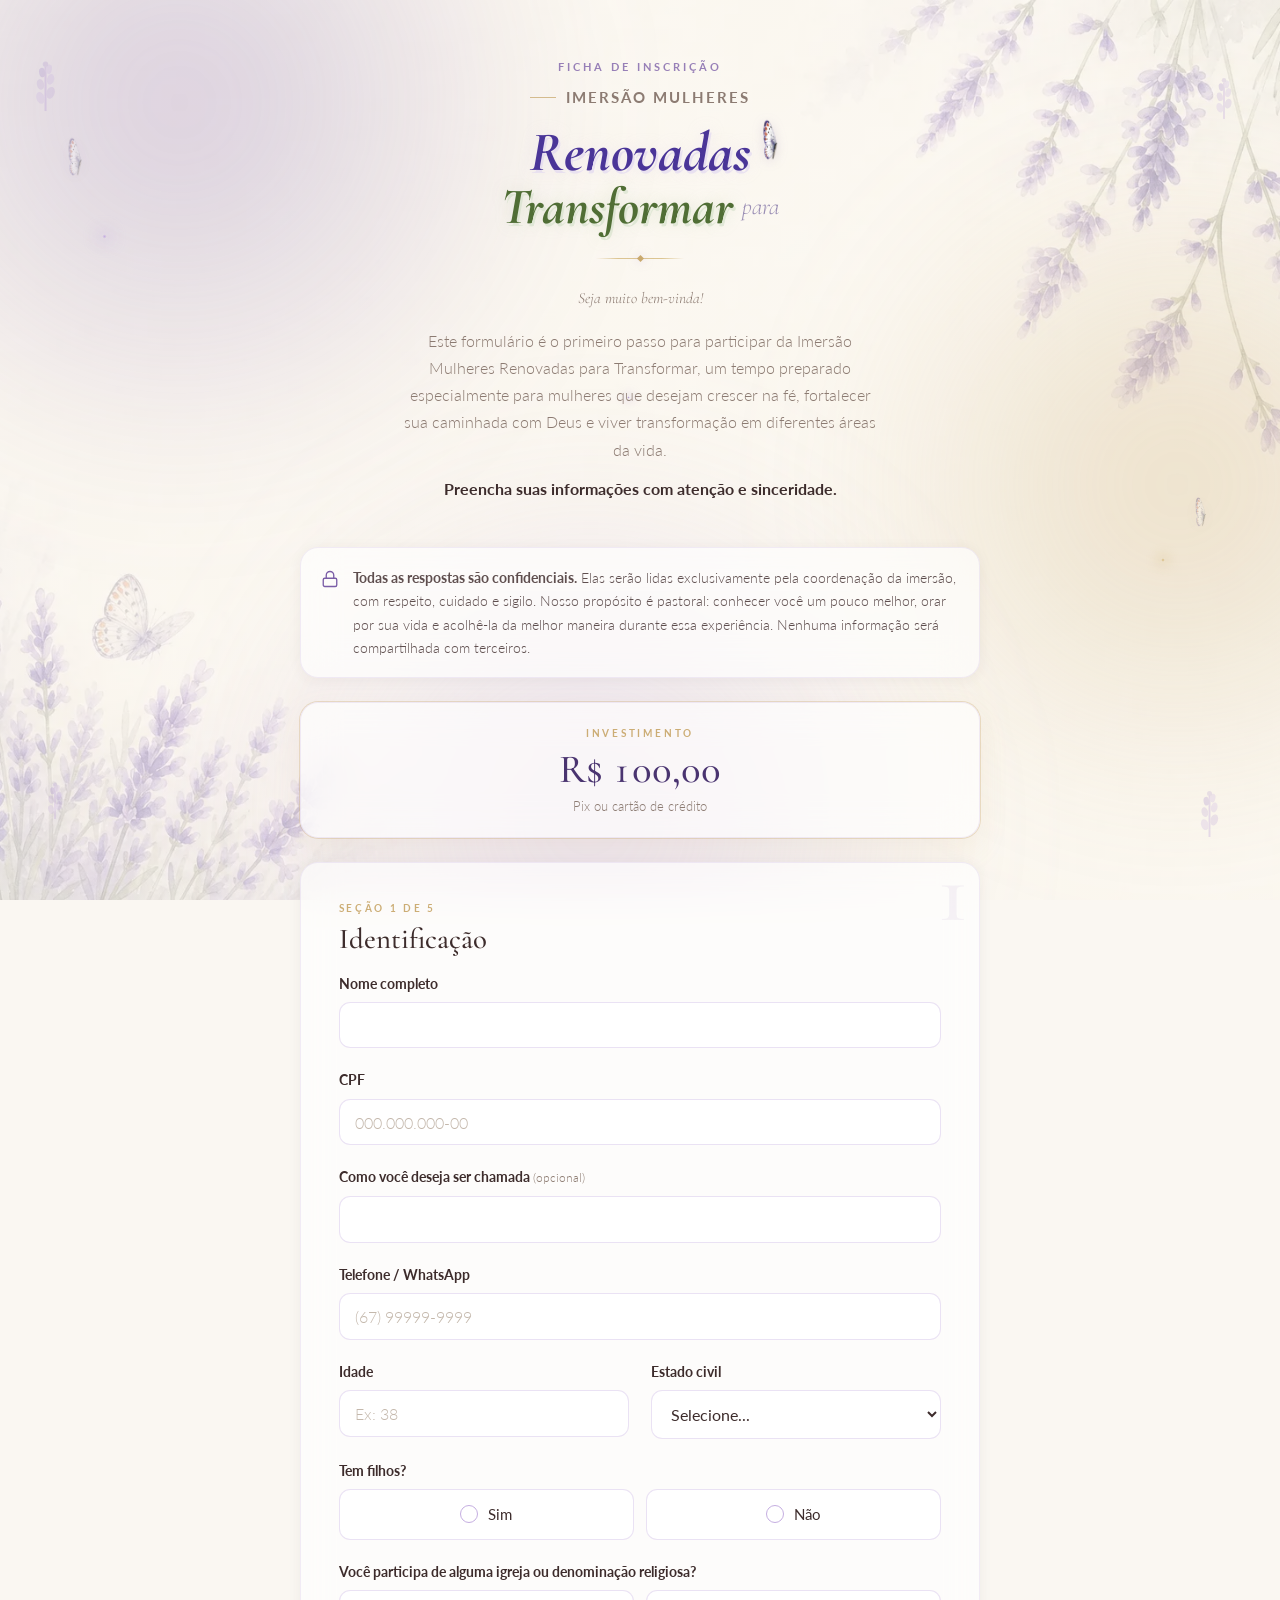
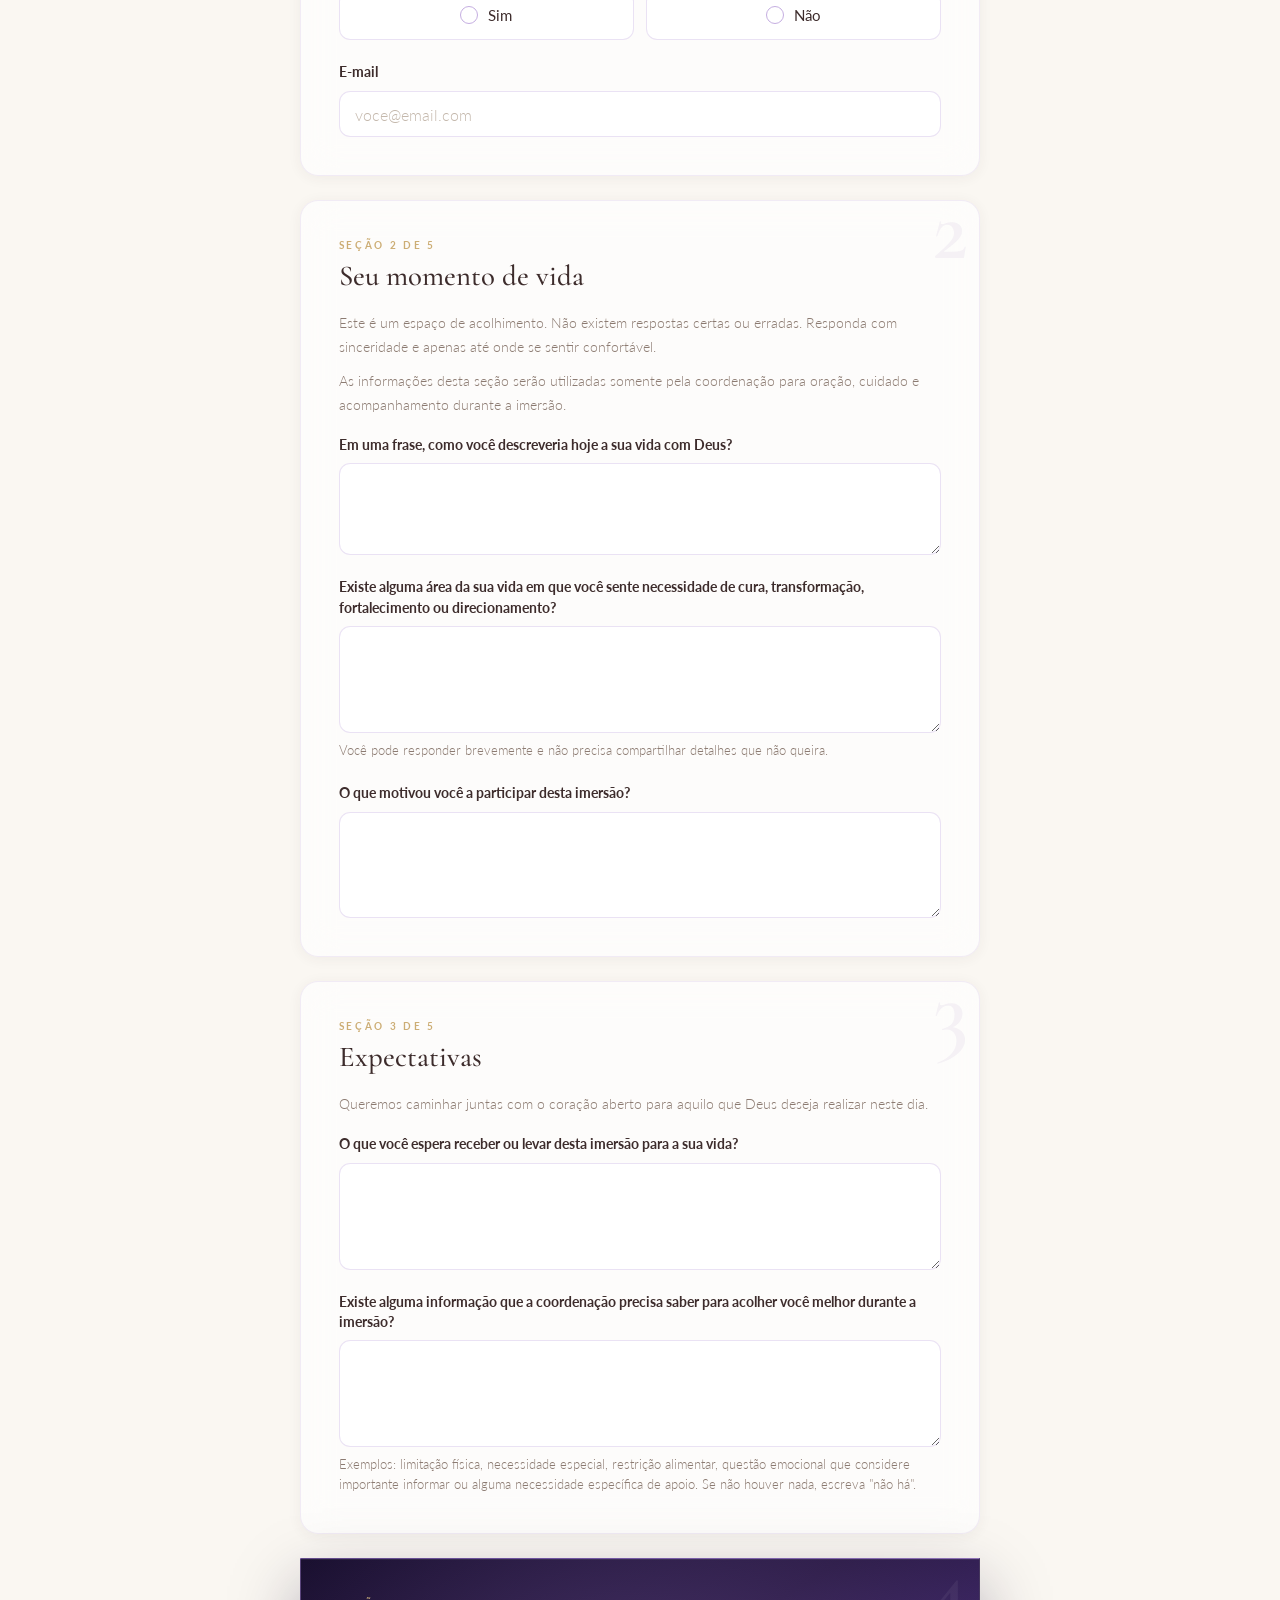
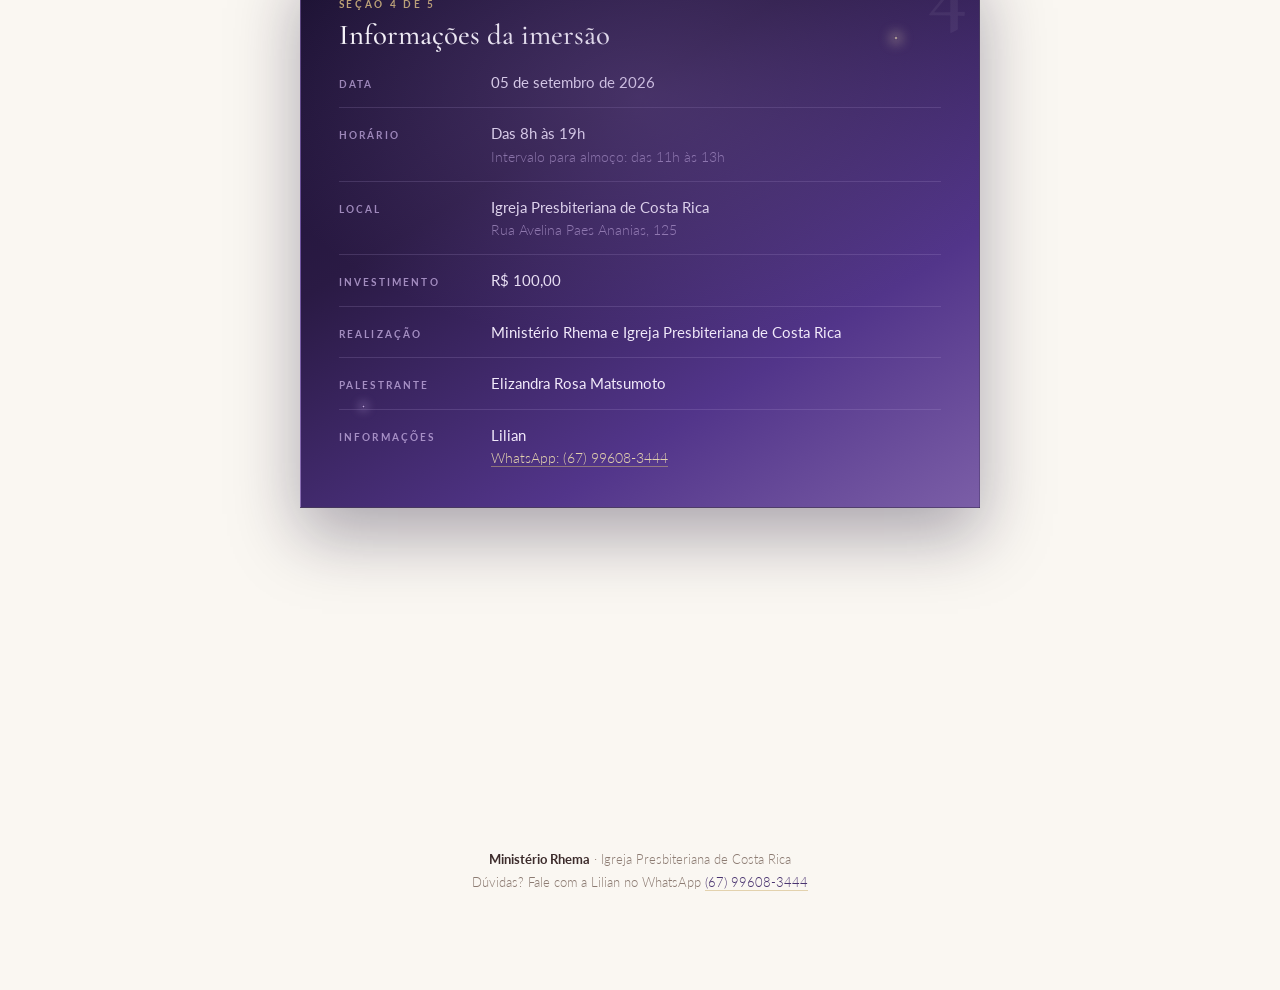
==== commit fa1d68d7: "Give the modals a visible close, backed by Escape Clicking the backdrop already dismissed them, but " ====
--- a/index.html
+++ b/index.html
@@ -9,7 +9,7 @@
 <link rel="preconnect" href="https://fonts.googleapis.com">
 <link rel="preconnect" href="https://fonts.gstatic.com" crossorigin>
 <link href="https://fonts.googleapis.com/css2?family=Cormorant+Garamond:ital,wght@0,300;0,400;0,500;0,600;1,300;1,400&family=Lato:ital,wght@0,300;0,400;0,700;1,300&display=swap" rel="stylesheet">
-<link rel="stylesheet" href="styles.css?v=25">
+<link rel="stylesheet" href="styles.css?v=26">
 </head>
 <body>
 
@@ -299,7 +299,7 @@
 </div>
 
 <script src="config.js"></script>
-<script src="api.js?v=3"></script>
+<script src="api.js?v=4"></script>
 <script src="mascaras.js?v=2"></script>
 <script src="animacoes.js?v=2"></script>
 <script>
--- a/styles.css
+++ b/styles.css
@@ -1706,3 +1706,22 @@
 }
 .admin-tabela-wrap::-webkit-scrollbar-thumb:hover { background-color: rgba(123,94,167,0.55); }
 .admin-tabela-wrap::-webkit-scrollbar-corner { background: transparent; }
+
+/* X de fechar dos modais de aviso/confirmação. O modal do CPF (redirecionamento)
+   não o usa de propósito: lá as duas saídas já são os próprios botões. */
+.modal-caixa { position: relative; }
+.modal-fechar {
+  position: absolute;
+  top: 10px;
+  right: 12px;
+  width: 30px;
+  height: 30px;
+  border: none;
+  background: none;
+  font-size: 1.35rem;
+  line-height: 1;
+  color: var(--text-muted);
+  cursor: pointer;
+  border-radius: 50%;
+}
+.modal-fechar:hover { color: var(--purple-deep); background: rgba(123,94,167,0.08); }
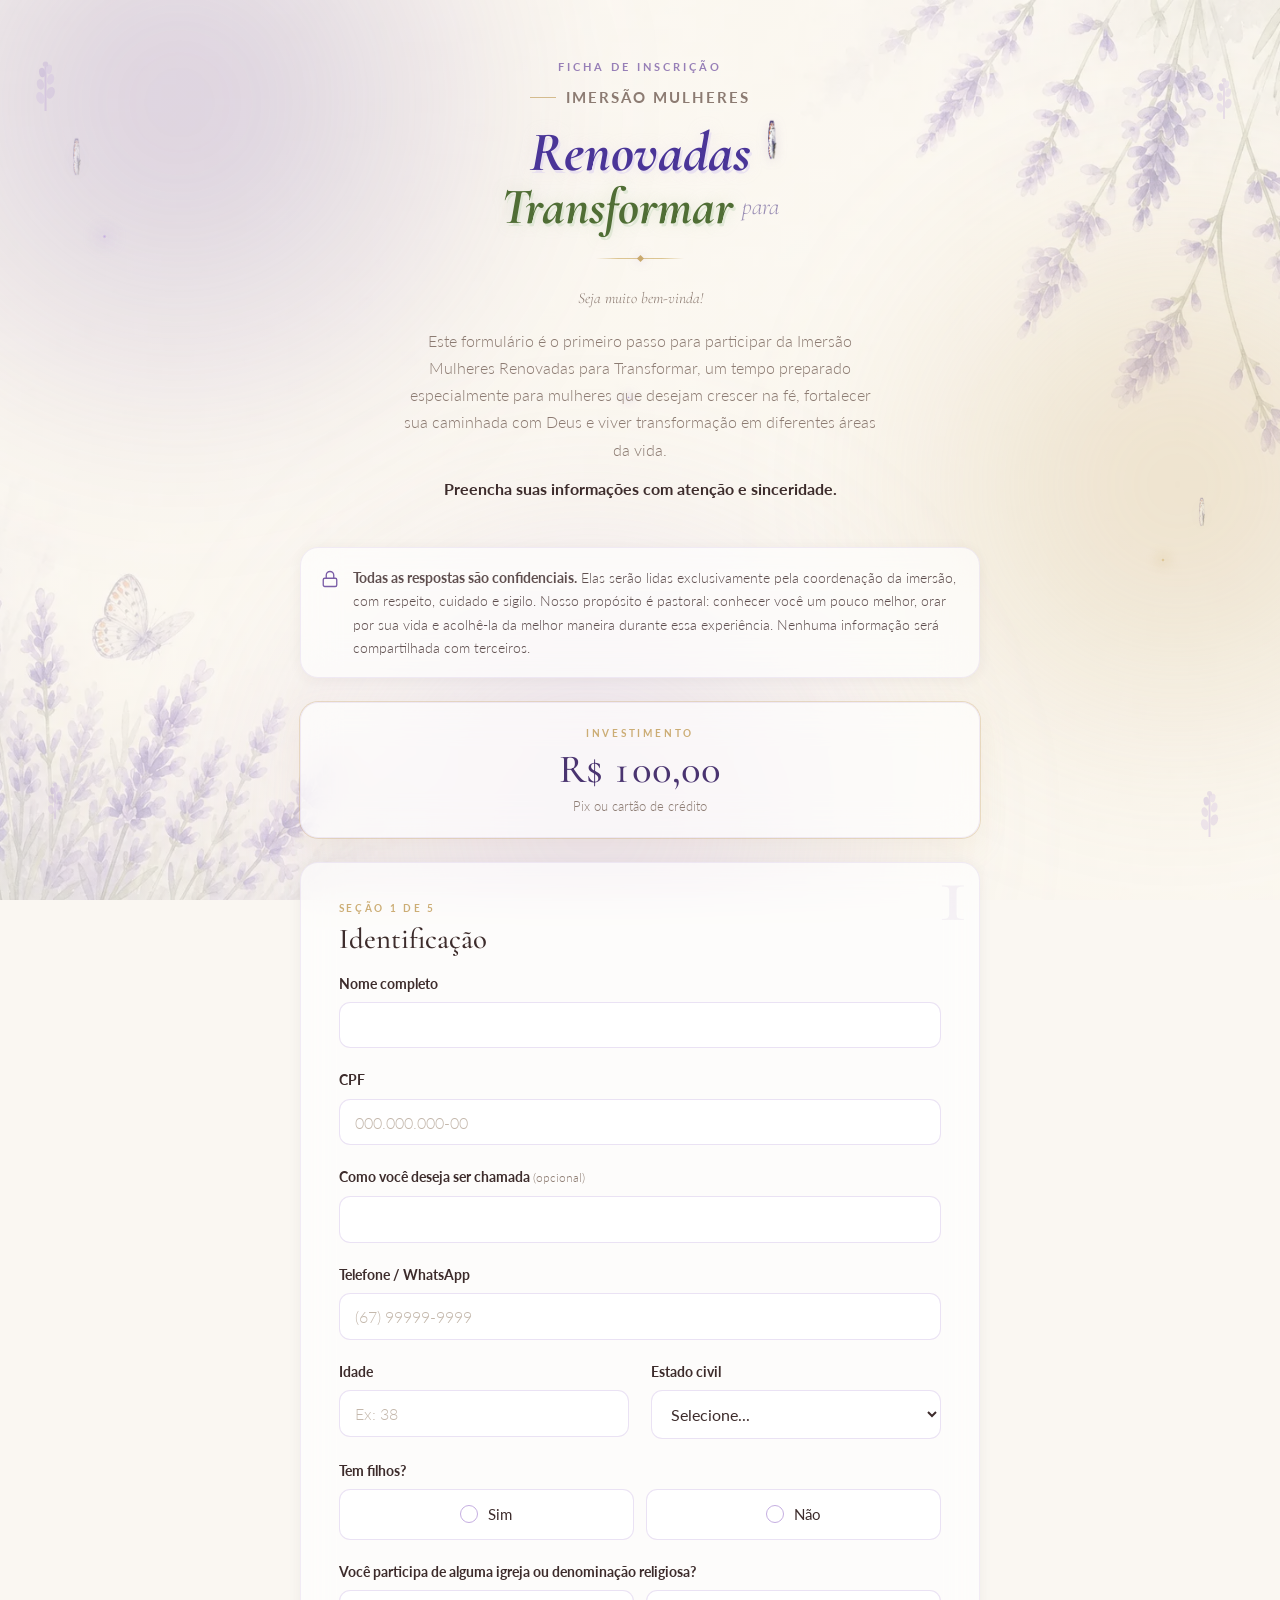
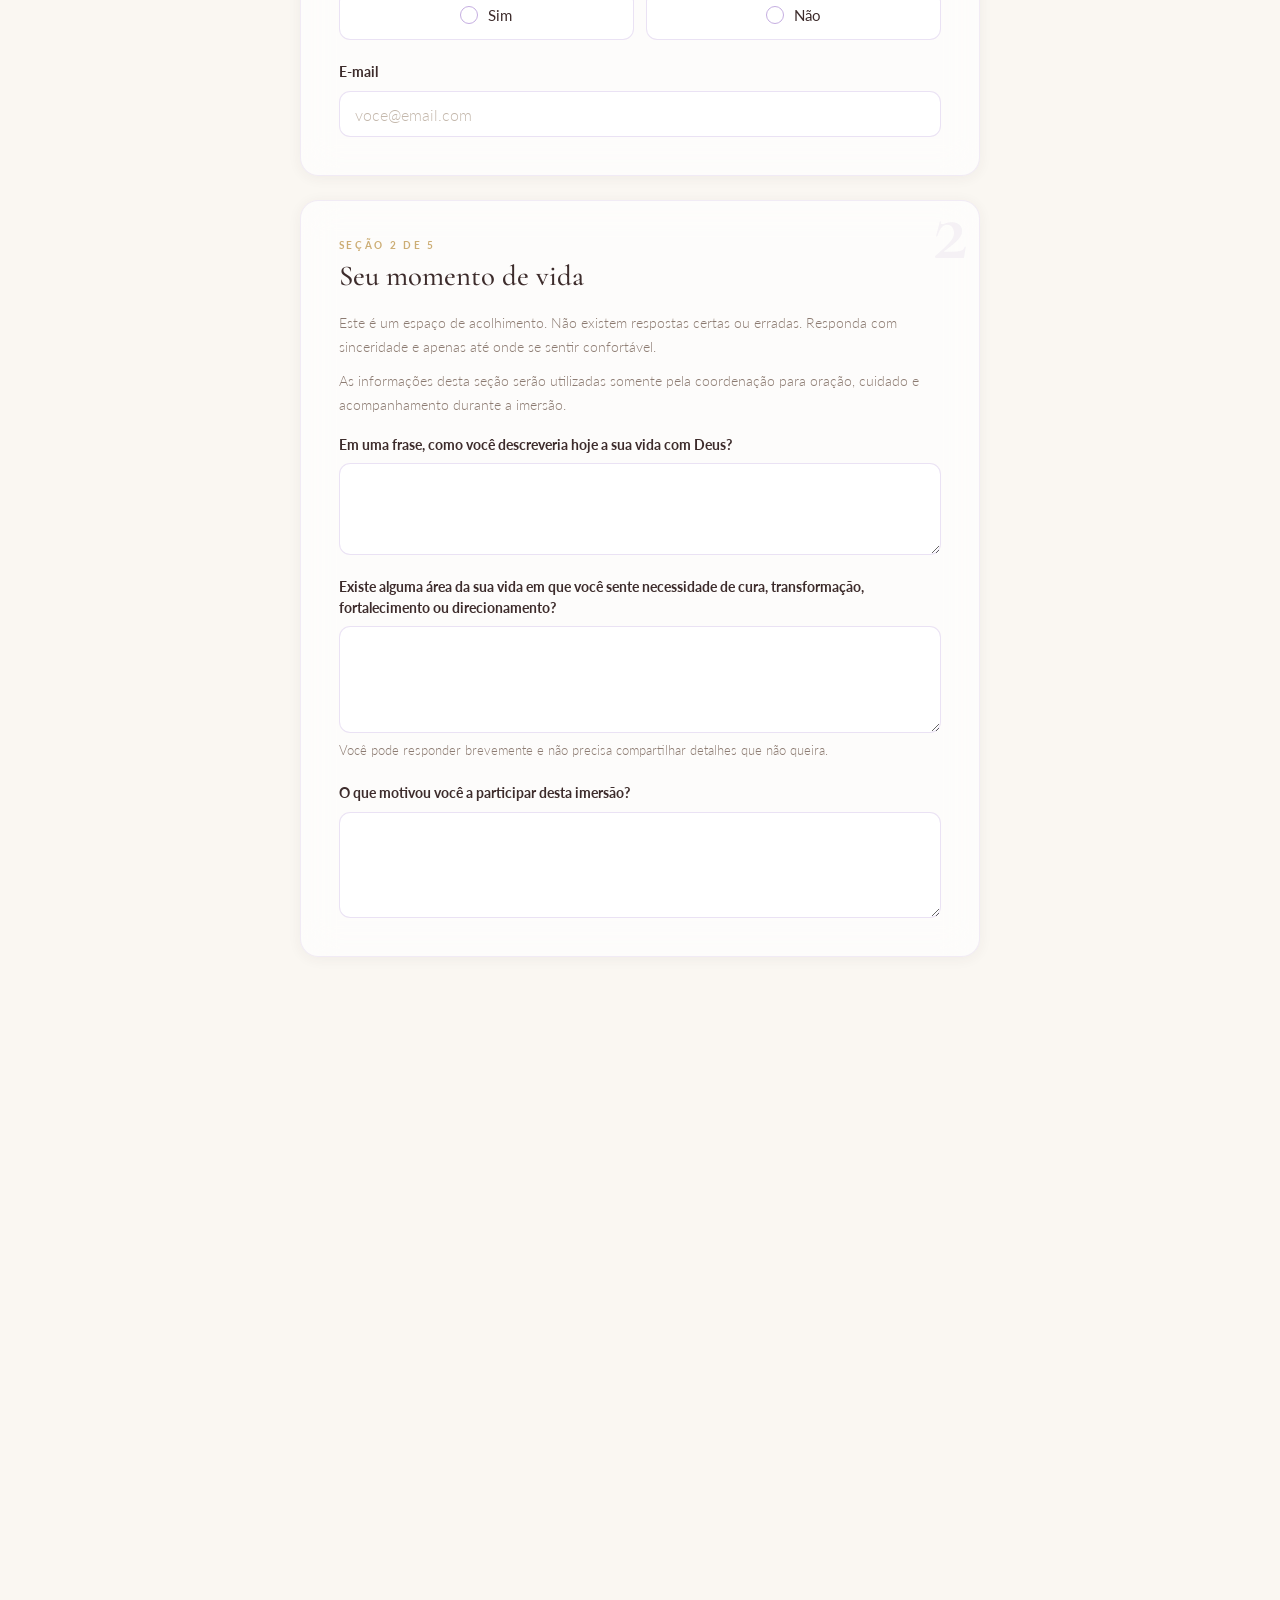
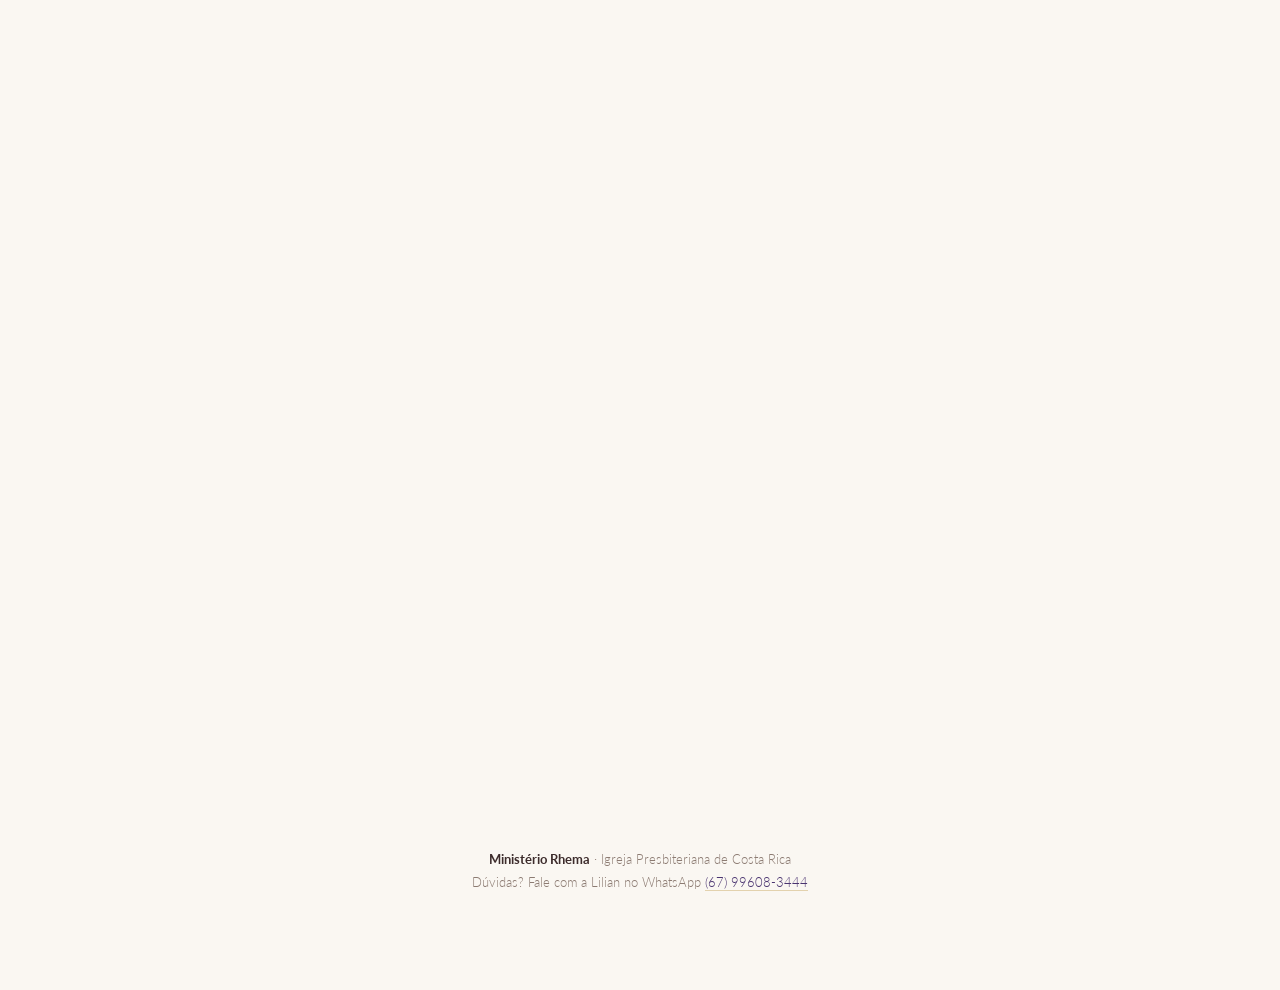
==== commit 21c5ef39: "Let the page scroll instead of the table Two rounds of scrollbar styling fought the same losing batt" ====
--- a/index.html
+++ b/index.html
@@ -9,7 +9,7 @@
 <link rel="preconnect" href="https://fonts.googleapis.com">
 <link rel="preconnect" href="https://fonts.gstatic.com" crossorigin>
 <link href="https://fonts.googleapis.com/css2?family=Cormorant+Garamond:ital,wght@0,300;0,400;0,500;0,600;1,300;1,400&family=Lato:ital,wght@0,300;0,400;0,700;1,300&display=swap" rel="stylesheet">
-<link rel="stylesheet" href="styles.css?v=26">
+<link rel="stylesheet" href="styles.css?v=27">
 </head>
 <body>
 
--- a/styles.css
+++ b/styles.css
@@ -1455,13 +1455,25 @@
 
 /* ── Tabela ──────────────────────────────────────────────── */
 
+/* Sem rolagem interna: a tabela cresce e quem rola é a PÁGINA — a barra fica
+   na beirada do navegador, fora da moldura, onde nenhum desenho compete com
+   ela. O cabeçalho continua visível porque o thead é sticky: sem um ancestral
+   rolável, ele gruda no topo da janela. (As tentativas de estilizar uma barra
+   interna sempre brigavam com a moldura arredondada — o erro era a barra
+   existir ali, não a cor dela.) */
 .admin-tabela-wrap {
   background: var(--surface);
   border: 1px solid var(--hairline);
   border-radius: 0.85rem;
-  overflow: auto;
-  max-height: 74vh;
+  overflow: visible;
   box-shadow: 0 1px 2px rgba(61,44,44,0.04), 0 8px 24px rgba(61,44,44,0.05);
+}
+
+/* Em tela estreita as 8 colunas não cabem: volta a rolagem interna só no
+   eixo horizontal (o vertical segue com a página). O cabeçalho deixa de
+   grudar nesse modo — limitação do sticky dentro de contêiner rolável. */
+@media (max-width: 900px) {
+  .admin-tabela-wrap { overflow-x: auto; }
 }
 
 /* Sem min-width: os dois painéis têm poucas colunas (código, nome, situação,
@@ -1491,6 +1503,14 @@
   opacity: 0.55;
   cursor: not-allowed;
 }
+
+/* Os cantos arredondados vêm das próprias células das pontas: com o wrap em
+   overflow visible (para o sticky funcionar contra a janela), a moldura não
+   recorta mais nada — sem isso o roxo do cabeçalho vazaria quadrado. */
+.admin-tabela thead th:first-child { border-top-left-radius: calc(0.85rem - 1px); }
+.admin-tabela thead th:last-child { border-top-right-radius: calc(0.85rem - 1px); }
+.admin-tabela tbody tr:last-child td:first-child { border-bottom-left-radius: calc(0.85rem - 1px); }
+.admin-tabela tbody tr:last-child td:last-child { border-bottom-right-radius: calc(0.85rem - 1px); }
 
 .admin-tabela thead th {
   position: sticky;
@@ -1602,7 +1622,6 @@
 
 @media (max-width: 720px) {
   .admin-login { margin-top: 4vh; }
-  .admin-tabela-wrap { max-height: 68vh; }
   .admin-rodape-tabela { justify-content: space-between; }
 }
 
@@ -1676,36 +1695,9 @@
   to   { opacity: 1; transform: translateY(0) scale(1); }
 }
 
-/* Barra de rolagem da tabela: pílula fina no tom do tema, correndo SÓ ao lado
-   das linhas — a margem superior do trilho é a altura do cabeçalho fixo, então
-   a barra "começa a partir da grade", como deve.
-
-   As propriedades padrão (scrollbar-width/color) ficam RESTRITAS a quem não
-   entende ::-webkit-scrollbar (Firefox): no Chrome, a presença delas faz o
-   navegador ignorar todo o estilo detalhado abaixo — foi por isso que a
-   primeira versão saiu como uma coluna cinza crua colada na borda. */
-@supports not selector(::-webkit-scrollbar) {
-  .admin-tabela-wrap {
-    scrollbar-width: thin;
-    scrollbar-color: rgba(123,94,167,0.3) transparent;
-  }
-}
-.admin-tabela-wrap::-webkit-scrollbar { width: 13px; height: 13px; }
-.admin-tabela-wrap::-webkit-scrollbar-track {
-  background: transparent;
-  /* 41px = altura do cabeçalho (10px de padding em cima e embaixo + a linha de
-     texto) — mantém o trilho abaixo dele. Os 8px de baixo afastam do canto. */
-  margin: 41px 8px 8px;
-}
-.admin-tabela-wrap::-webkit-scrollbar-thumb {
-  background: rgba(123,94,167,0.35);
-  border-radius: 999px;
-  /* A borda transparente é o respiro: afasta a pílula da borda da moldura. */
-  border: 4px solid transparent;
-  background-clip: padding-box;
-}
-.admin-tabela-wrap::-webkit-scrollbar-thumb:hover { background-color: rgba(123,94,167,0.55); }
-.admin-tabela-wrap::-webkit-scrollbar-corner { background: transparent; }
+/* A única barra que ainda pode aparecer no wrap é a horizontal do modo
+   estreito — discreta e no tom do tema. */
+.admin-tabela-wrap { scrollbar-width: thin; scrollbar-color: rgba(123,94,167,0.3) transparent; }
 
 /* X de fechar dos modais de aviso/confirmação. O modal do CPF (redirecionamento)
    não o usa de propósito: lá as duas saídas já são os próprios botões. */
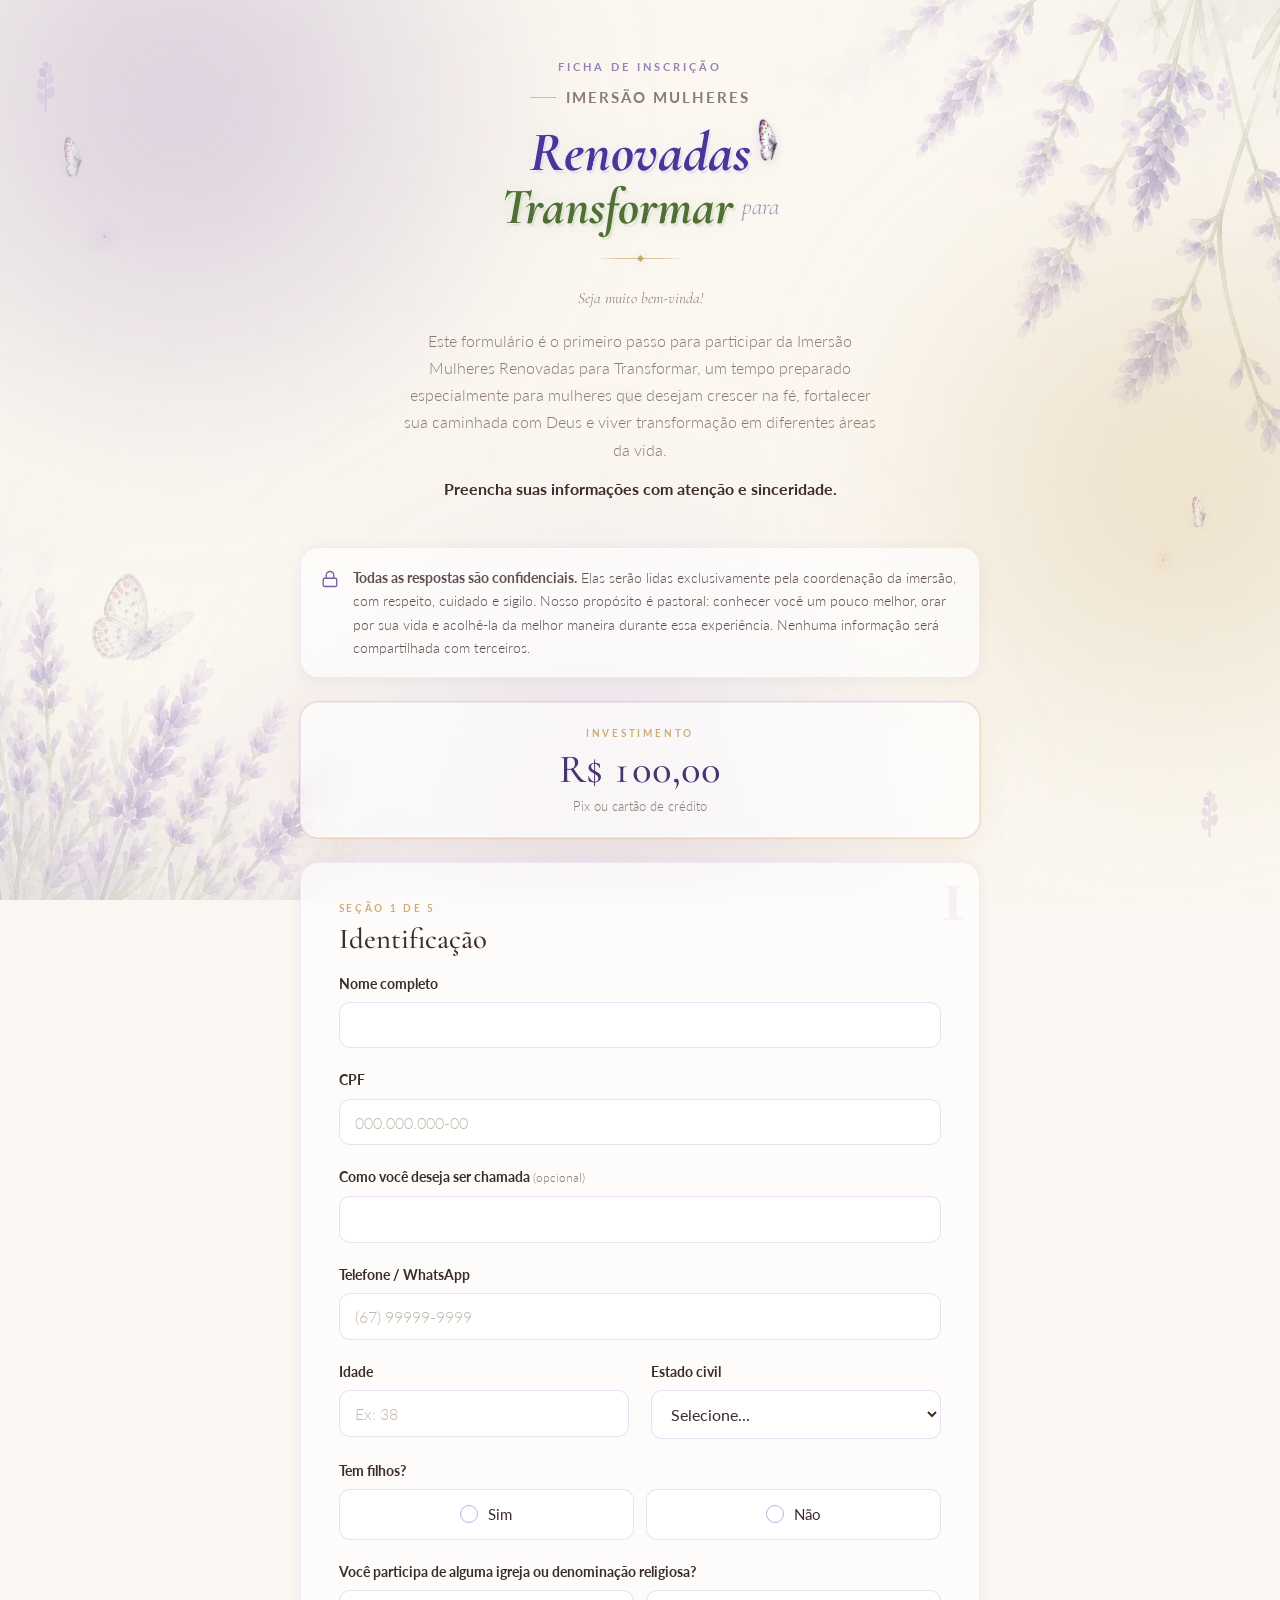
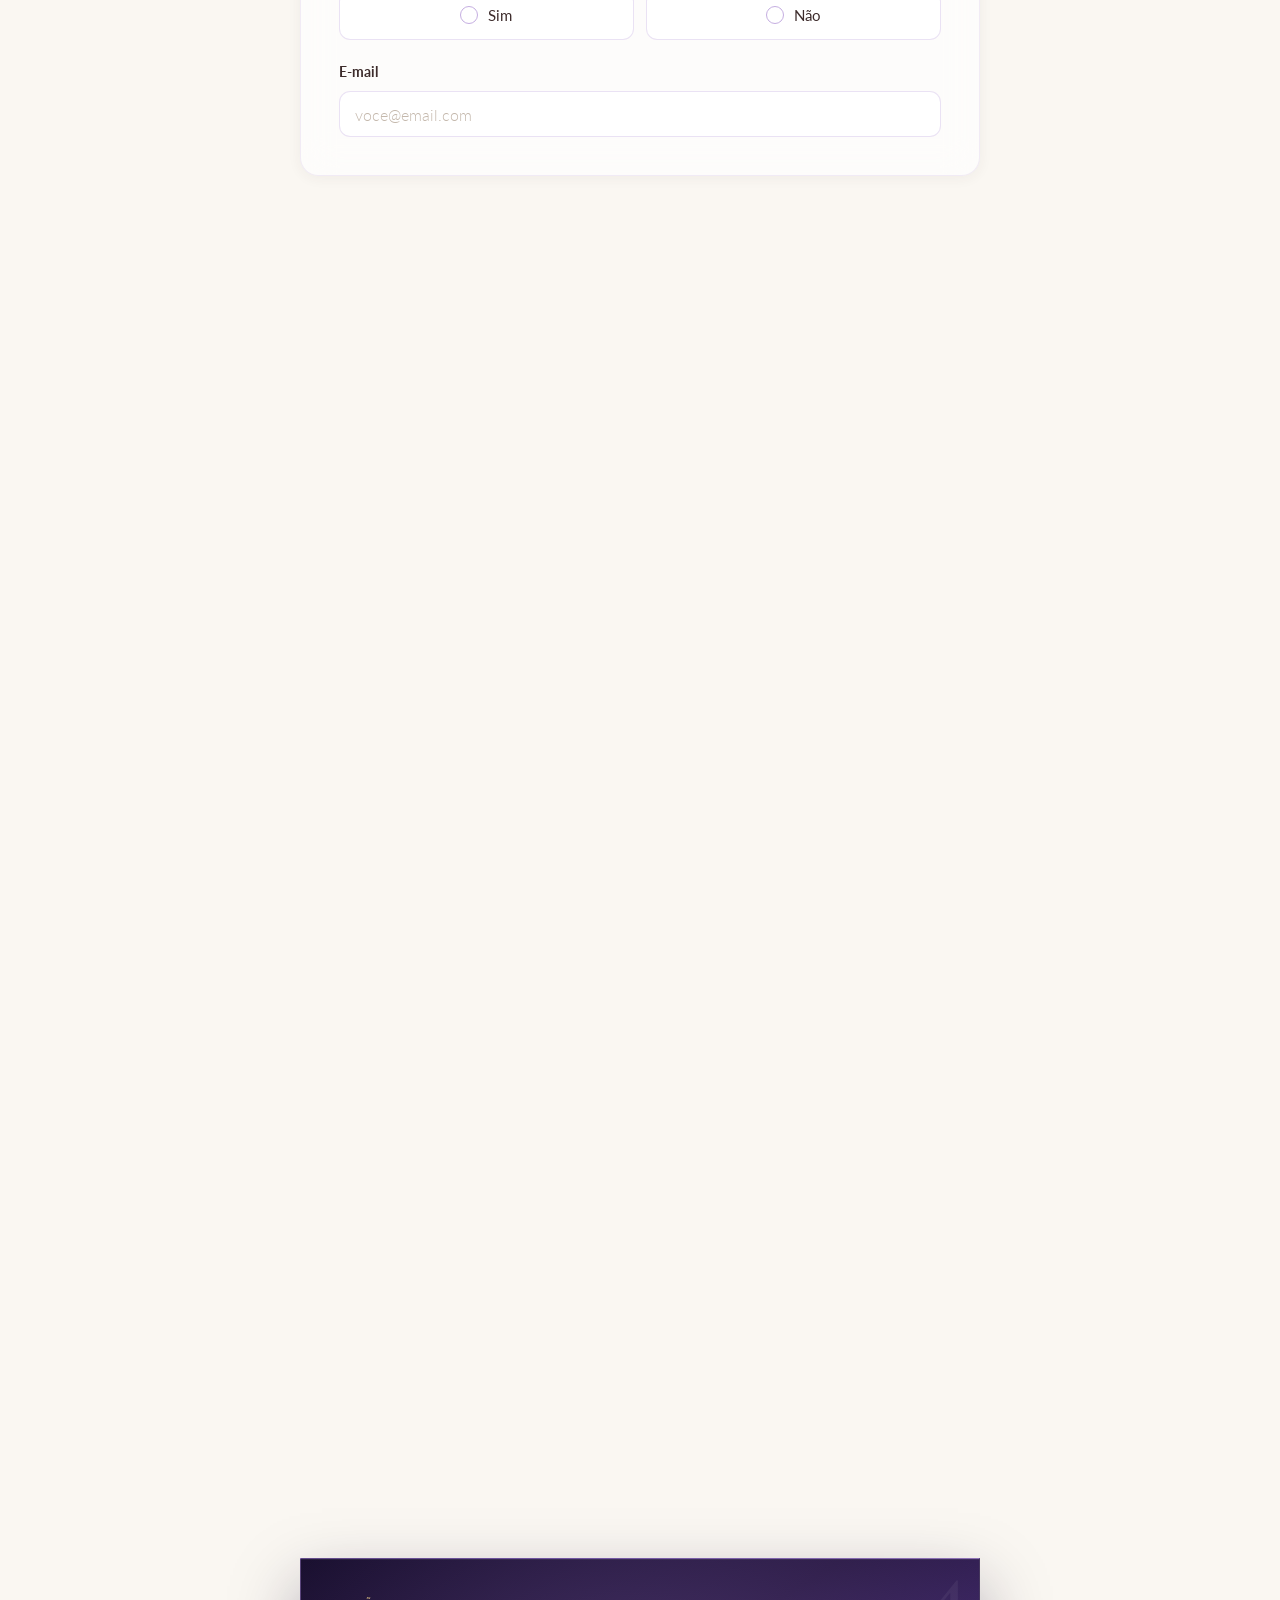
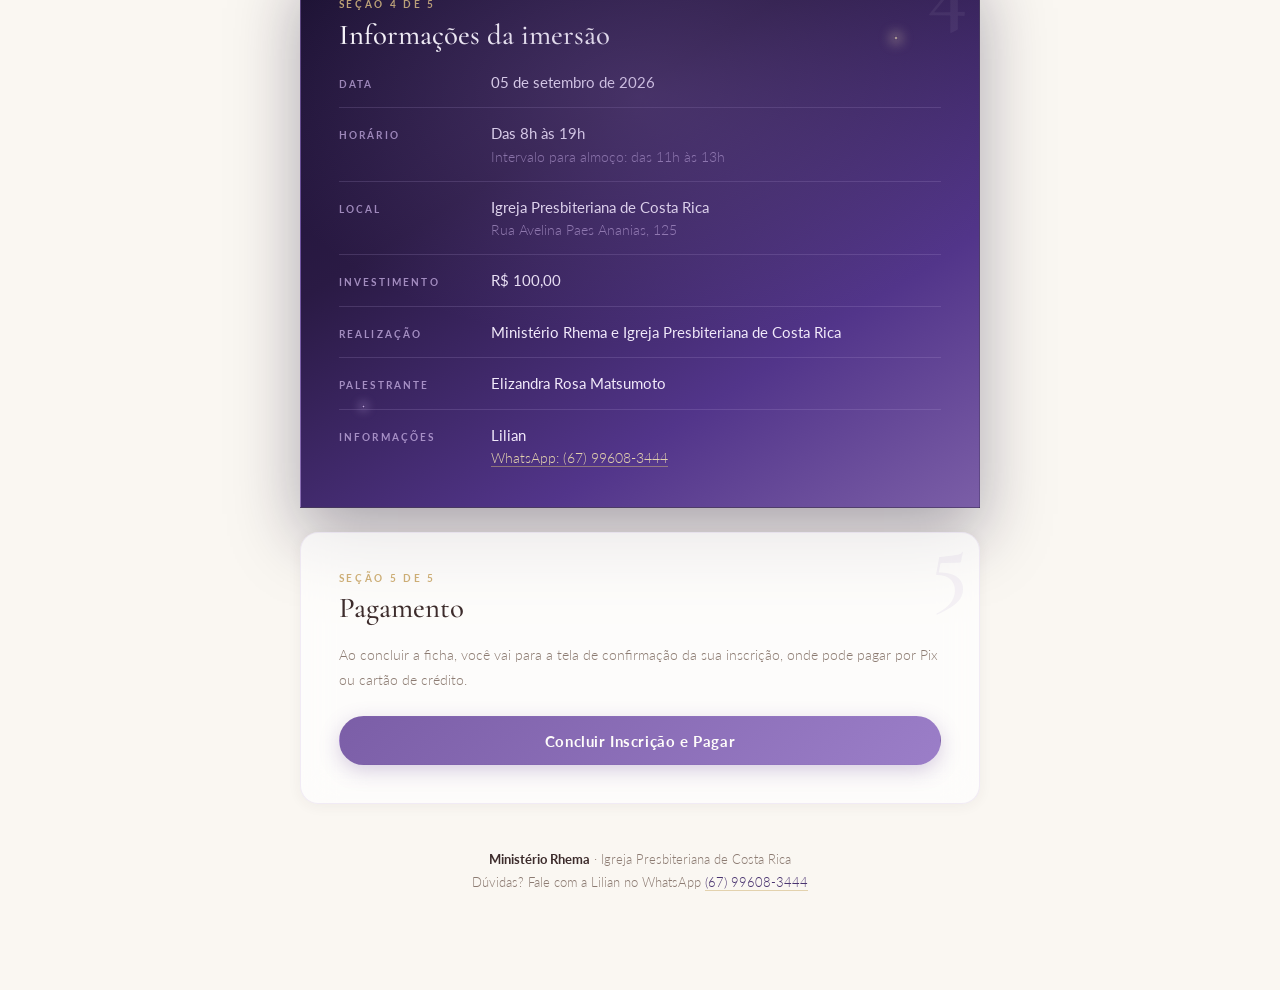
==== commit bf75c08d: "Bring back the capped table, with the scrollbar finally tamed Letting the page grow was my call and " ====
--- a/index.html
+++ b/index.html
@@ -9,7 +9,7 @@
 <link rel="preconnect" href="https://fonts.googleapis.com">
 <link rel="preconnect" href="https://fonts.gstatic.com" crossorigin>
 <link href="https://fonts.googleapis.com/css2?family=Cormorant+Garamond:ital,wght@0,300;0,400;0,500;0,600;1,300;1,400&family=Lato:ital,wght@0,300;0,400;0,700;1,300&display=swap" rel="stylesheet">
-<link rel="stylesheet" href="styles.css?v=27">
+<link rel="stylesheet" href="styles.css?v=28">
 </head>
 <body>
 
--- a/styles.css
+++ b/styles.css
@@ -1455,25 +1455,16 @@
 
 /* ── Tabela ──────────────────────────────────────────────── */
 
-/* Sem rolagem interna: a tabela cresce e quem rola é a PÁGINA — a barra fica
-   na beirada do navegador, fora da moldura, onde nenhum desenho compete com
-   ela. O cabeçalho continua visível porque o thead é sticky: sem um ancestral
-   rolável, ele gruda no topo da janela. (As tentativas de estilizar uma barra
-   interna sempre brigavam com a moldura arredondada — o erro era a barra
-   existir ali, não a cor dela.) */
+/* Altura contida (decisão do usuário: a página não deve crescer com a lista),
+   com a barra domesticada: fina, lavanda, começando ABAIXO do cabeçalho fixo
+   (margem do trilho = altura dele) e com respiro da borda arredondada. */
 .admin-tabela-wrap {
   background: var(--surface);
   border: 1px solid var(--hairline);
   border-radius: 0.85rem;
-  overflow: visible;
+  overflow: auto;
+  max-height: 72vh;
   box-shadow: 0 1px 2px rgba(61,44,44,0.04), 0 8px 24px rgba(61,44,44,0.05);
-}
-
-/* Em tela estreita as 8 colunas não cabem: volta a rolagem interna só no
-   eixo horizontal (o vertical segue com a página). O cabeçalho deixa de
-   grudar nesse modo — limitação do sticky dentro de contêiner rolável. */
-@media (max-width: 900px) {
-  .admin-tabela-wrap { overflow-x: auto; }
 }
 
 /* Sem min-width: os dois painéis têm poucas colunas (código, nome, situação,
@@ -1695,9 +1686,28 @@
   to   { opacity: 1; transform: translateY(0) scale(1); }
 }
 
-/* A única barra que ainda pode aparecer no wrap é a horizontal do modo
-   estreito — discreta e no tom do tema. */
-.admin-tabela-wrap { scrollbar-width: thin; scrollbar-color: rgba(123,94,167,0.3) transparent; }
+/* Barra do wrap. As propriedades padrão valem SÓ onde ::-webkit-scrollbar não
+   existe (Firefox): no Chrome, a presença delas descartaria todo o desenho
+   detalhado abaixo. */
+@supports not selector(::-webkit-scrollbar) {
+  .admin-tabela-wrap { scrollbar-width: thin; scrollbar-color: rgba(123,94,167,0.35) transparent; }
+}
+.admin-tabela-wrap::-webkit-scrollbar { width: 11px; height: 11px; }
+.admin-tabela-wrap::-webkit-scrollbar-track {
+  background: transparent;
+  /* 41px = altura do cabeçalho fixo: o trilho começa na grade, não sobre ele.
+     Os 10px de baixo afastam a pílula do canto arredondado. */
+  margin: 41px 10px 10px;
+}
+.admin-tabela-wrap::-webkit-scrollbar-thumb {
+  background: rgba(123,94,167,0.4);
+  border-radius: 999px;
+  /* Pílula de 5px com 3px de respiro de cada lado — presente sem pesar. */
+  border: 3px solid transparent;
+  background-clip: padding-box;
+}
+.admin-tabela-wrap::-webkit-scrollbar-thumb:hover { background-color: rgba(123,94,167,0.6); }
+.admin-tabela-wrap::-webkit-scrollbar-corner { background: transparent; }
 
 /* X de fechar dos modais de aviso/confirmação. O modal do CPF (redirecionamento)
    não o usa de propósito: lá as duas saídas já são os próprios botões. */
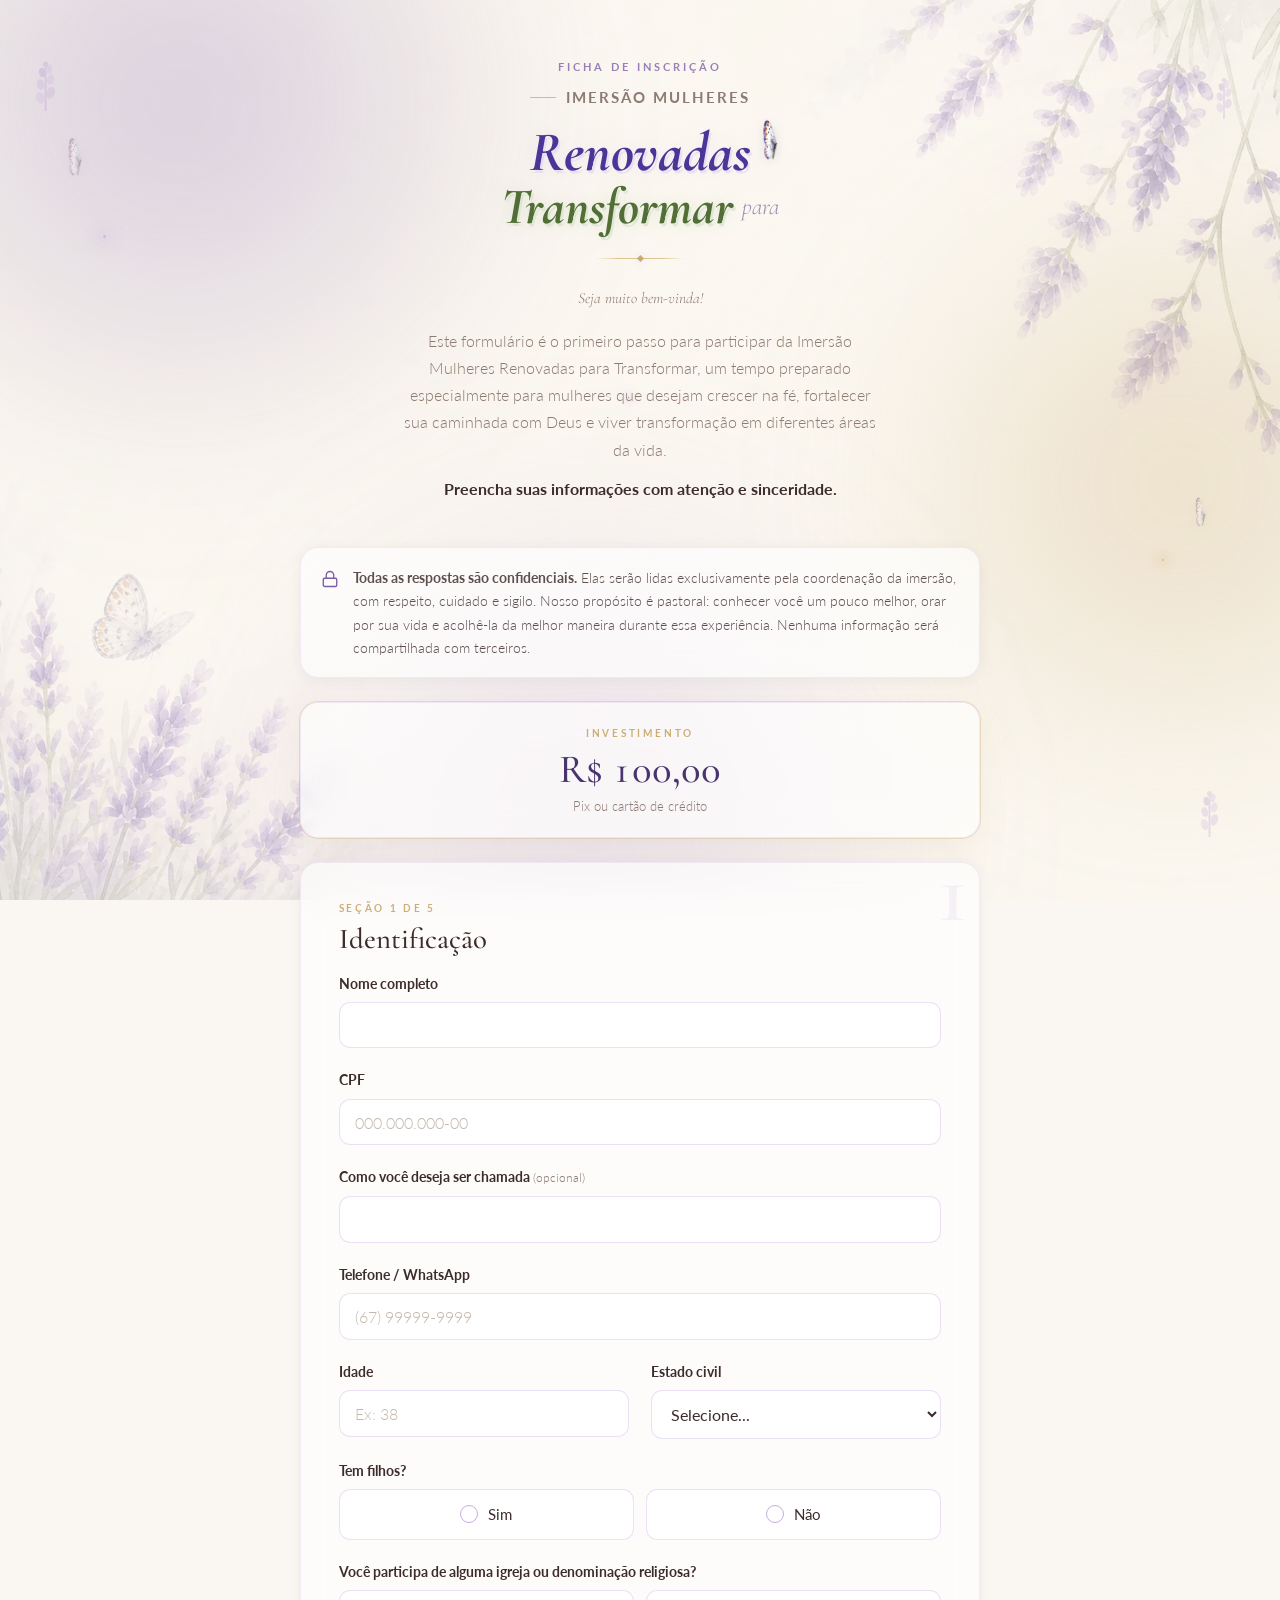
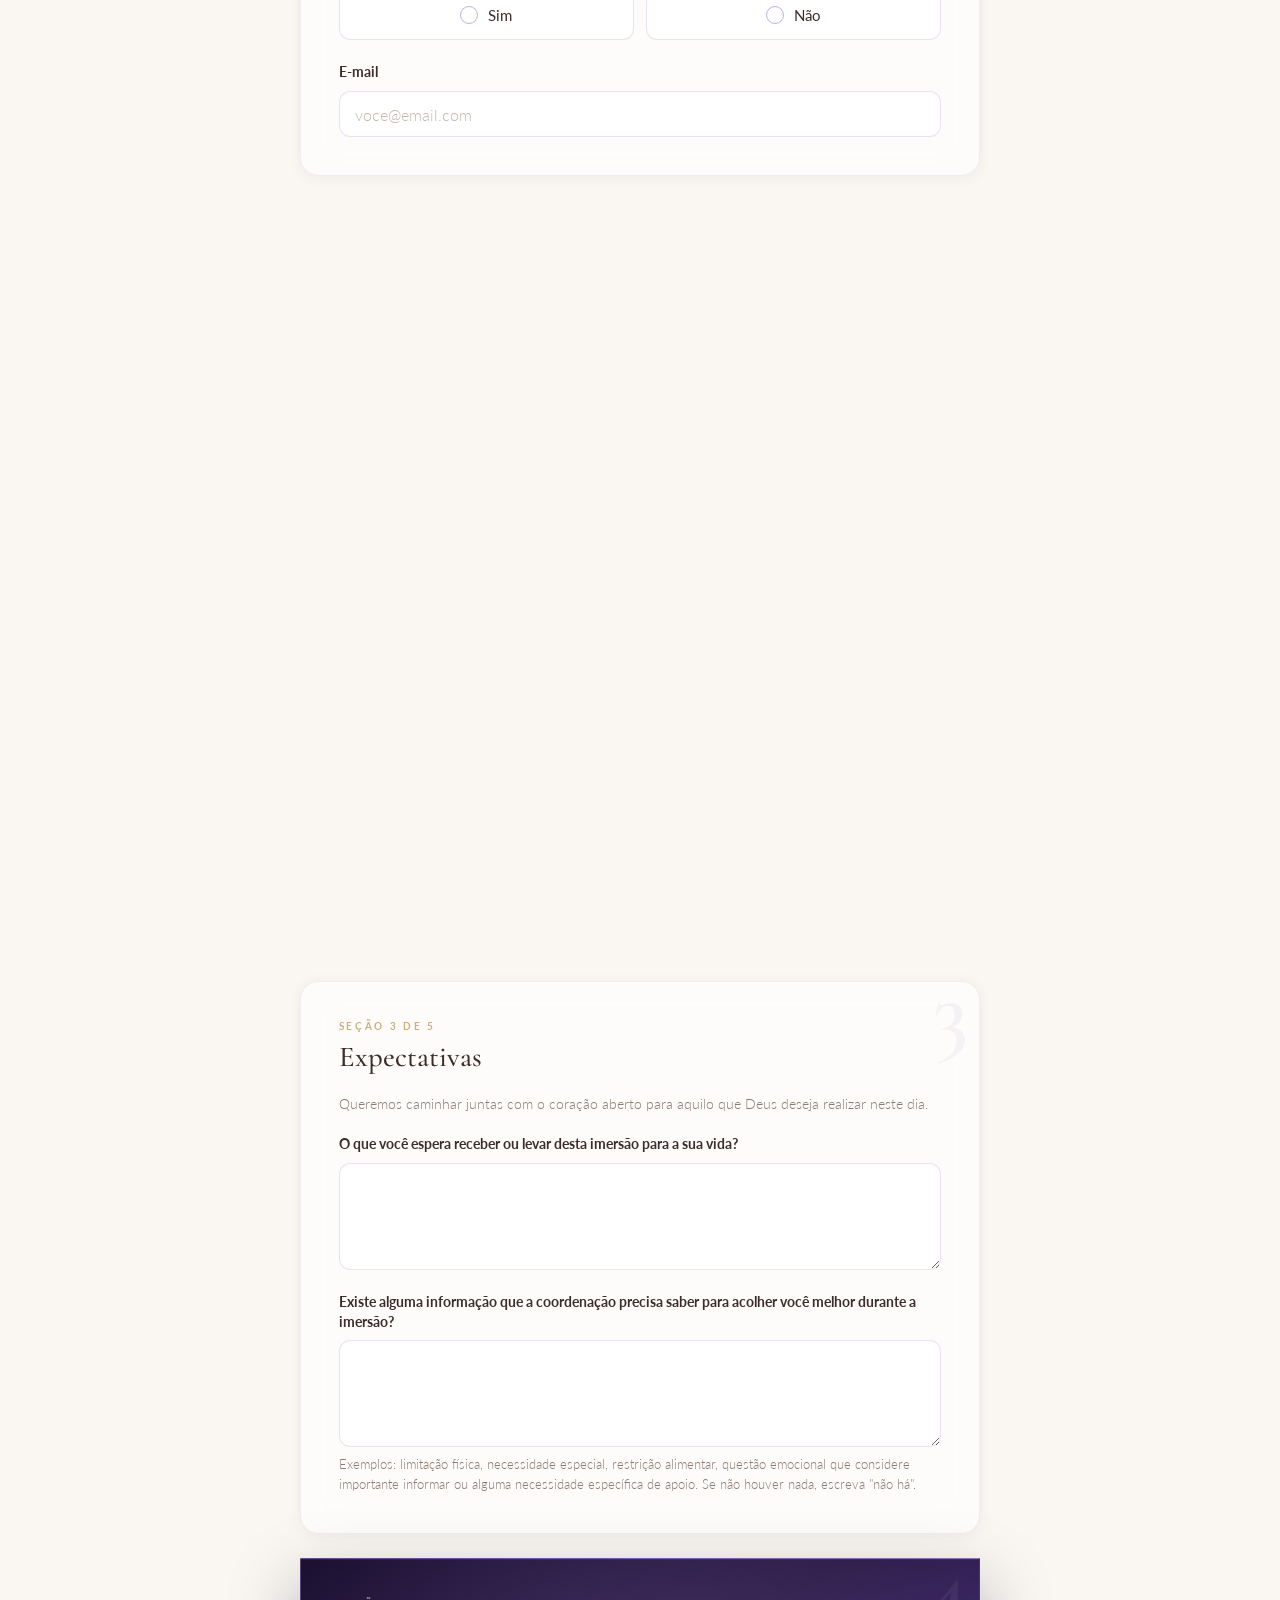
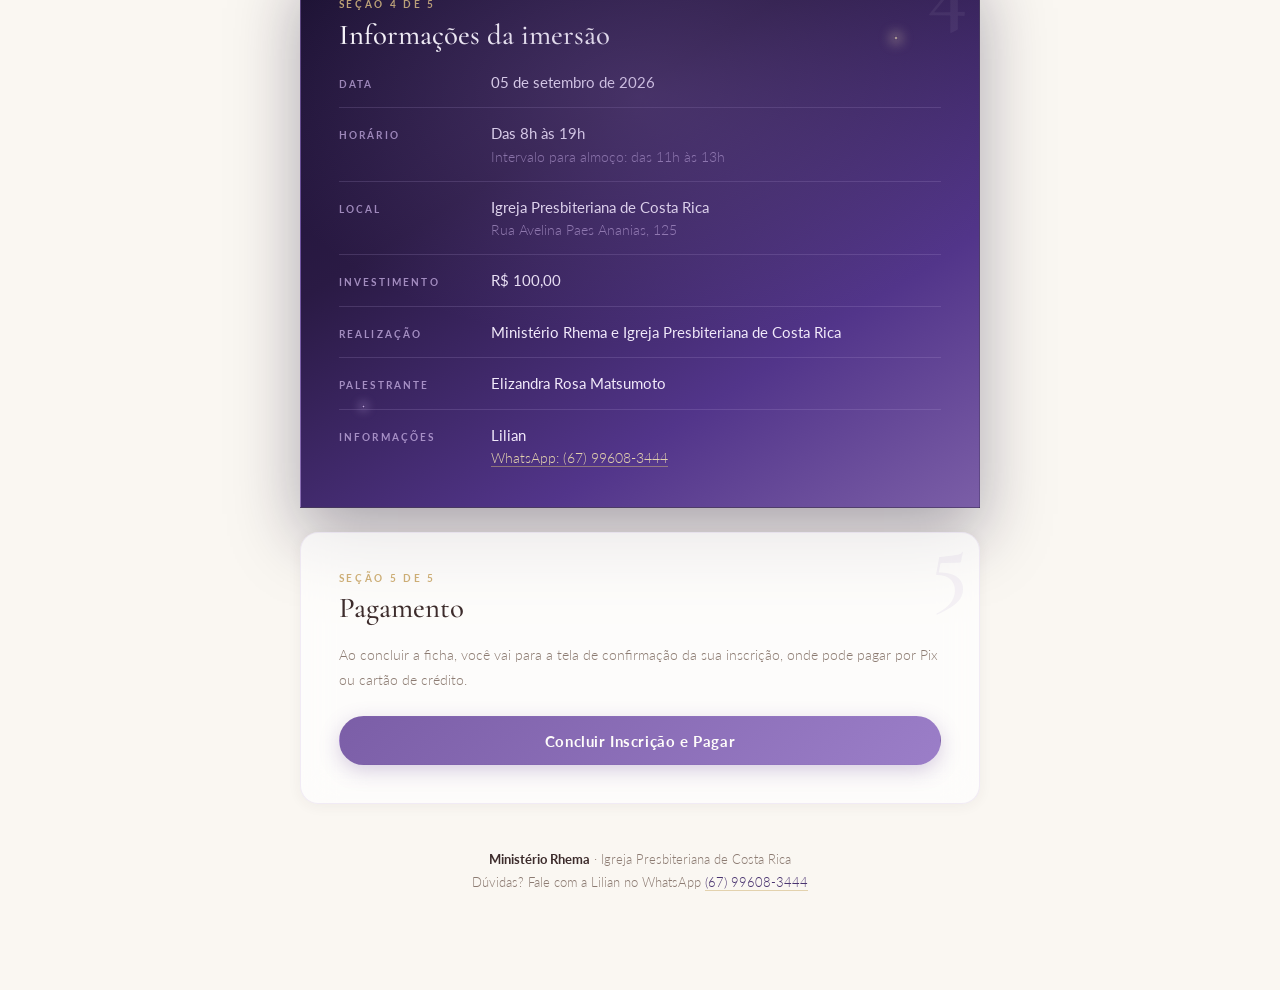
==== commit a8e97ce4: "Cap the table at ten rows and paint the scrollbar gutter purple The height moves from a viewport fra" ====
--- a/index.html
+++ b/index.html
@@ -9,7 +9,7 @@
 <link rel="preconnect" href="https://fonts.googleapis.com">
 <link rel="preconnect" href="https://fonts.gstatic.com" crossorigin>
 <link href="https://fonts.googleapis.com/css2?family=Cormorant+Garamond:ital,wght@0,300;0,400;0,500;0,600;1,300;1,400&family=Lato:ital,wght@0,300;0,400;0,700;1,300&display=swap" rel="stylesheet">
-<link rel="stylesheet" href="styles.css?v=28">
+<link rel="stylesheet" href="styles.css?v=29">
 </head>
 <body>
 
--- a/styles.css
+++ b/styles.css
@@ -1455,15 +1455,20 @@
 
 /* ── Tabela ──────────────────────────────────────────────── */
 
-/* Altura contida (decisão do usuário: a página não deve crescer com a lista),
-   com a barra domesticada: fina, lavanda, começando ABAIXO do cabeçalho fixo
-   (margem do trilho = altura dele) e com respiro da borda arredondada. */
+/* Altura contida (decisão do usuário: ~10 linhas à vista, a página não cresce
+   com a lista), com a barra domesticada: fina, lavanda, começando ABAIXO do
+   cabeçalho fixo e com respiro da borda arredondada.
+
+   O fundo em degradê de dois tons não é decoração: os primeiros 41px (altura
+   do cabeçalho) são roxos para a CALHA da barra — a frestinha à direita da
+   coluna Ficha, que o cabeçalho não cobre — ficar roxa também. O fundo do
+   contêiner não rola com o conteúdo, então a faixa fica sempre alinhada. */
 .admin-tabela-wrap {
-  background: var(--surface);
+  background: linear-gradient(var(--purple-deep) 41px, var(--surface) 41px);
   border: 1px solid var(--hairline);
   border-radius: 0.85rem;
   overflow: auto;
-  max-height: 72vh;
+  max-height: 35.5rem; /* cabeçalho + ~10 linhas */
   box-shadow: 0 1px 2px rgba(61,44,44,0.04), 0 8px 24px rgba(61,44,44,0.05);
 }
 
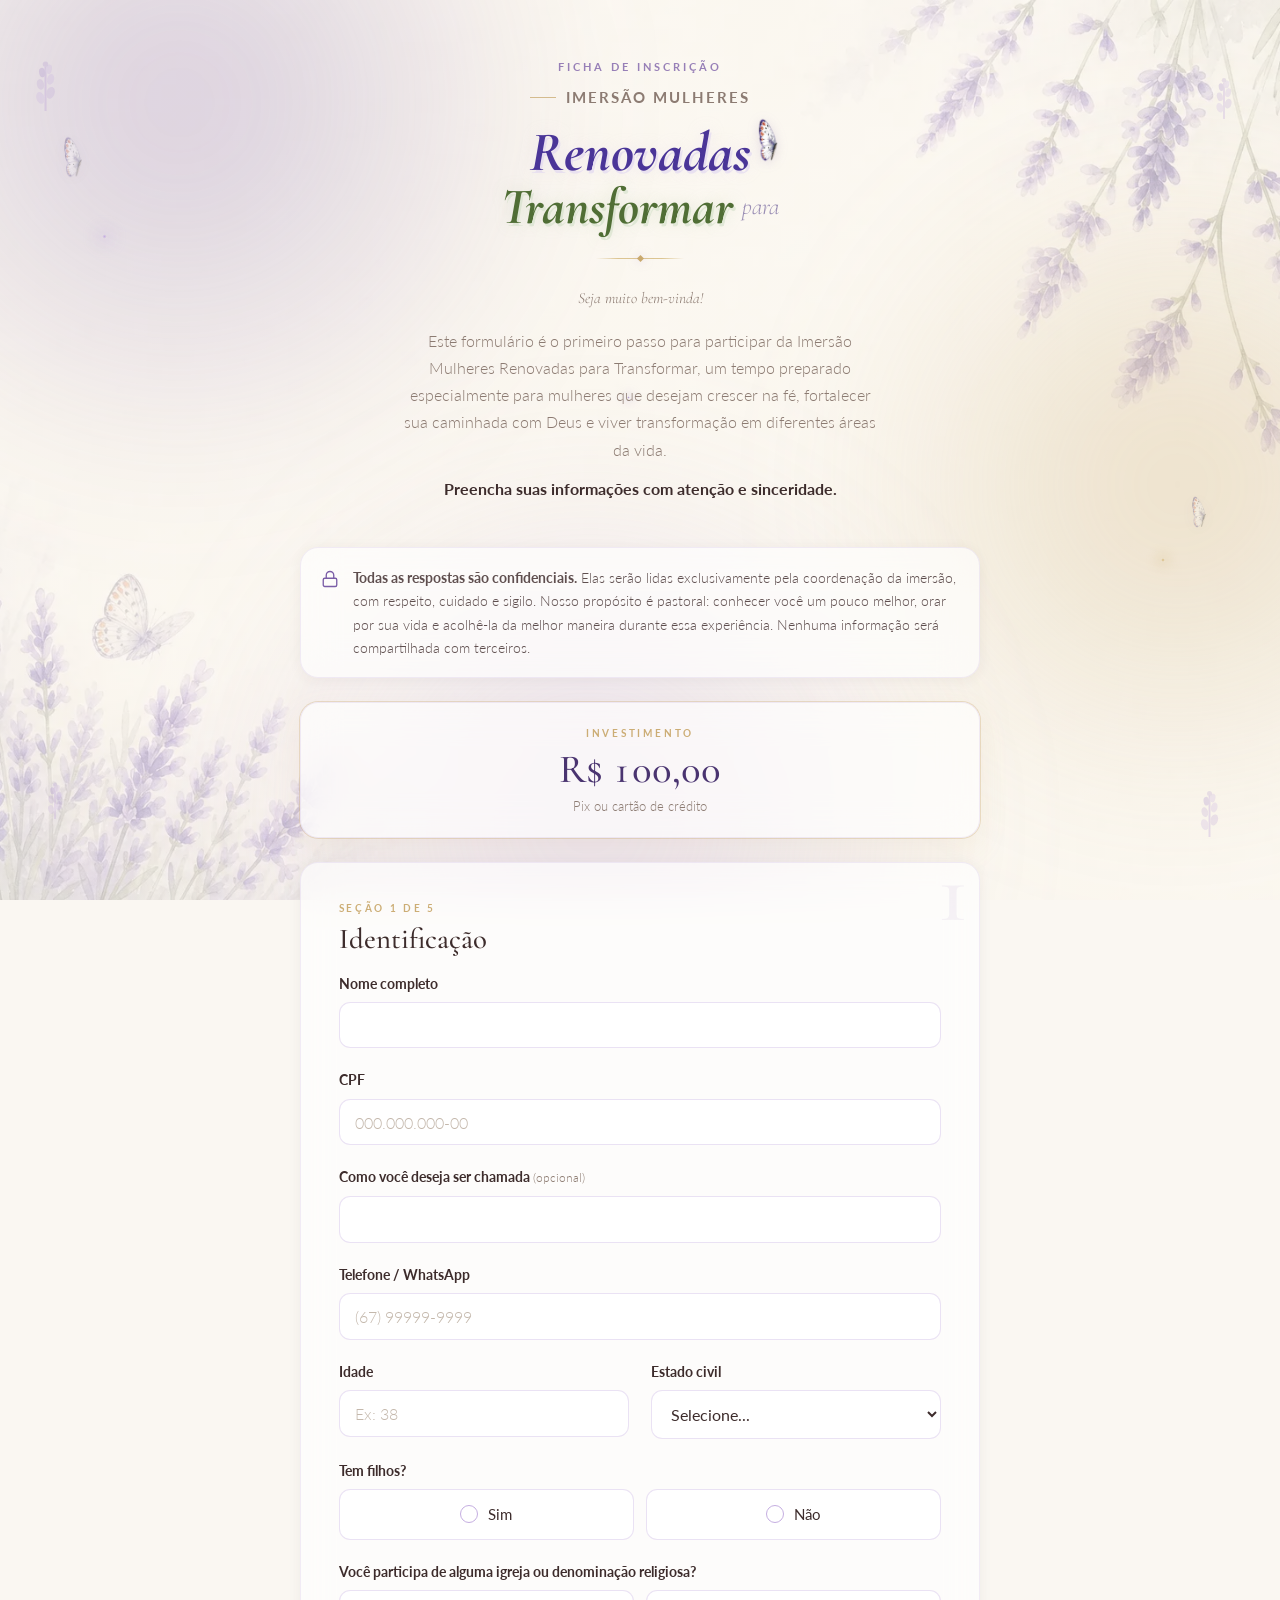
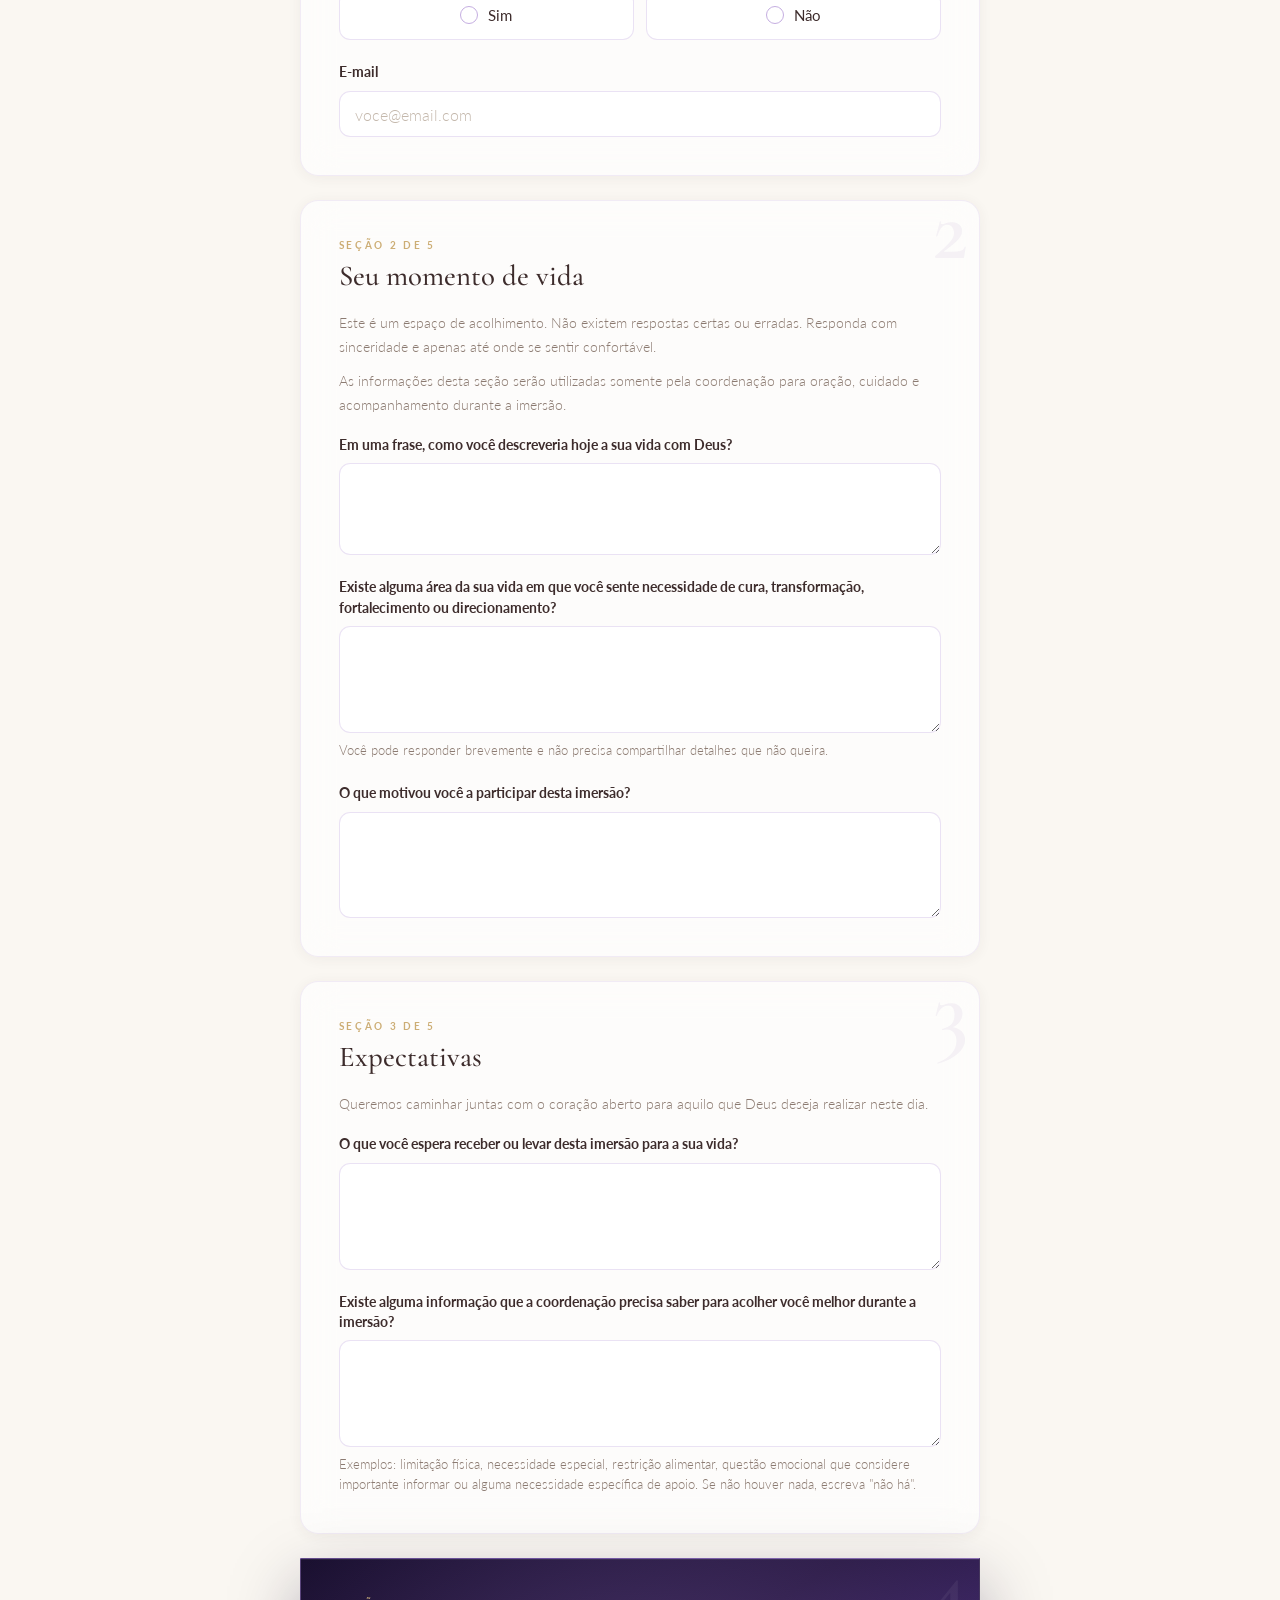
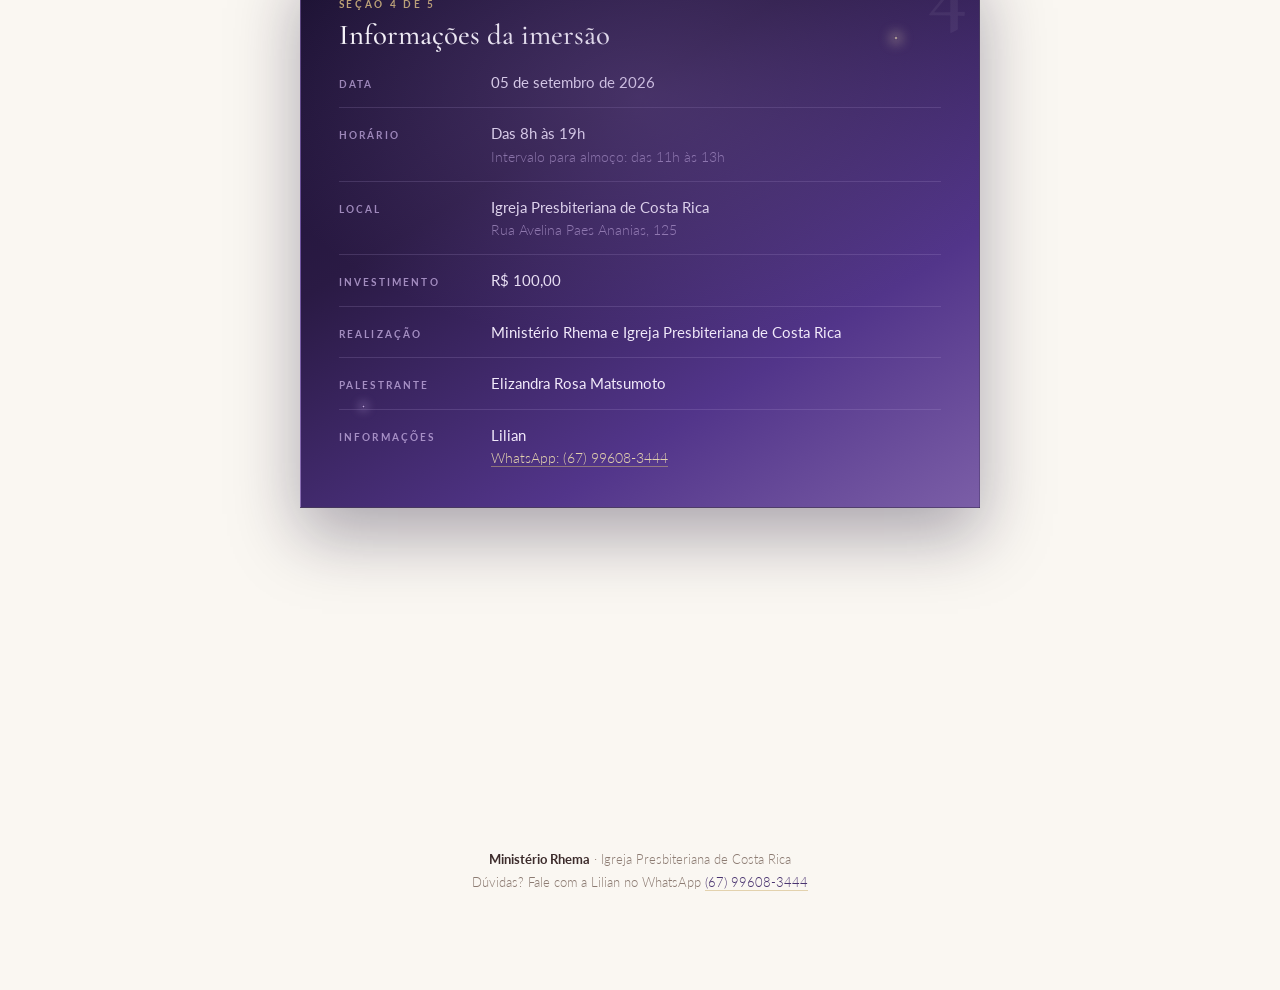
==== commit 1de018b9: "Accept phone numbers typed with the 55 country code Three real registrations lost the last two digit" ====
--- a/index.html
+++ b/index.html
@@ -97,7 +97,10 @@
 
             <div class="campo">
               <label for="telefone">Telefone / WhatsApp</label>
-              <input type="tel" id="telefone" name="telefone" inputmode="numeric" placeholder="(67) 99999-9999" maxlength="15" autocomplete="tel" required>
+              <!-- maxlength 20 (e não 15): precisa sobrar espaço pra quem digita o 55
+                   do país na frente — a máscara descarta o 55 sozinha. Com 15, o campo
+                   enchia e os últimos dígitos do número nem entravam. -->
+              <input type="tel" id="telefone" name="telefone" inputmode="numeric" placeholder="(67) 99999-9999" maxlength="20" autocomplete="tel" required>
               <div class="erro-campo" id="erro-telefone"></div>
             </div>
 
@@ -300,7 +303,7 @@
 
 <script src="config.js"></script>
 <script src="api.js?v=4"></script>
-<script src="mascaras.js?v=2"></script>
+<script src="mascaras.js?v=3"></script>
 <script src="animacoes.js?v=2"></script>
 <script>
 (function () {
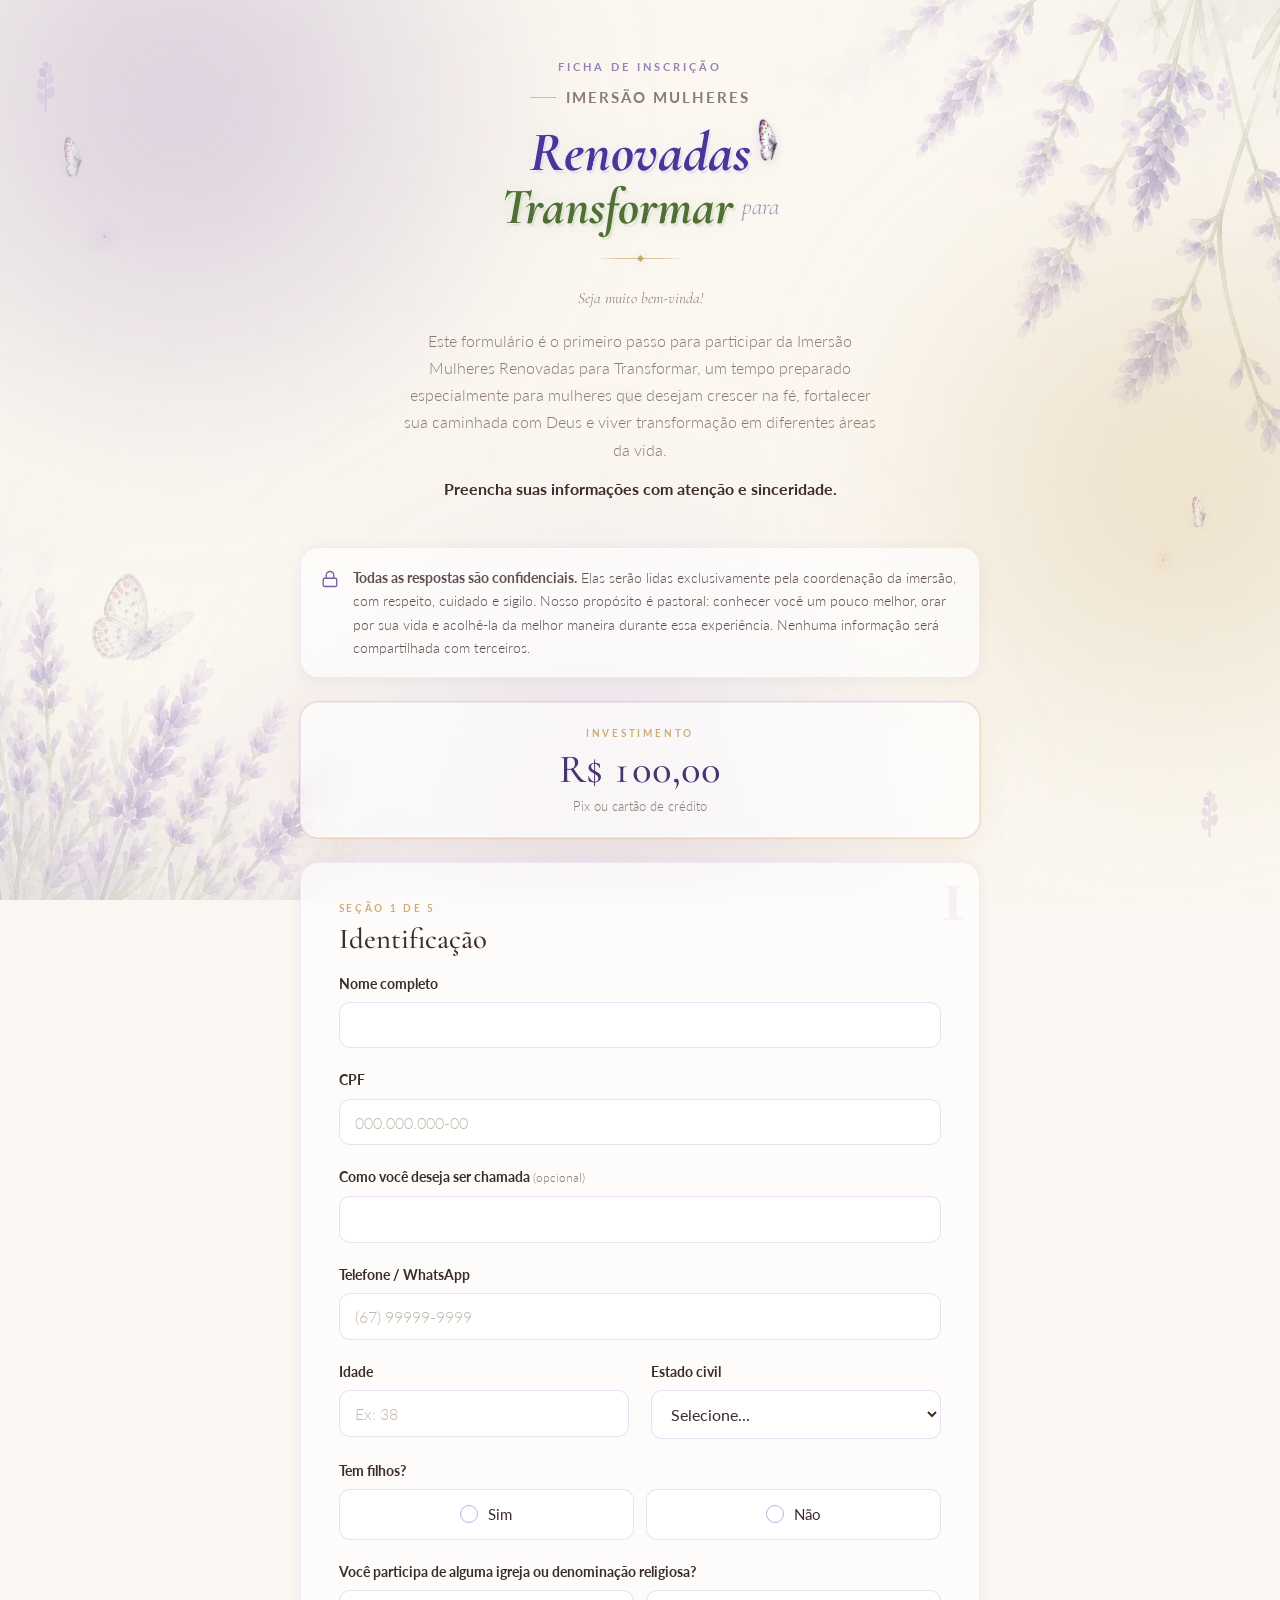
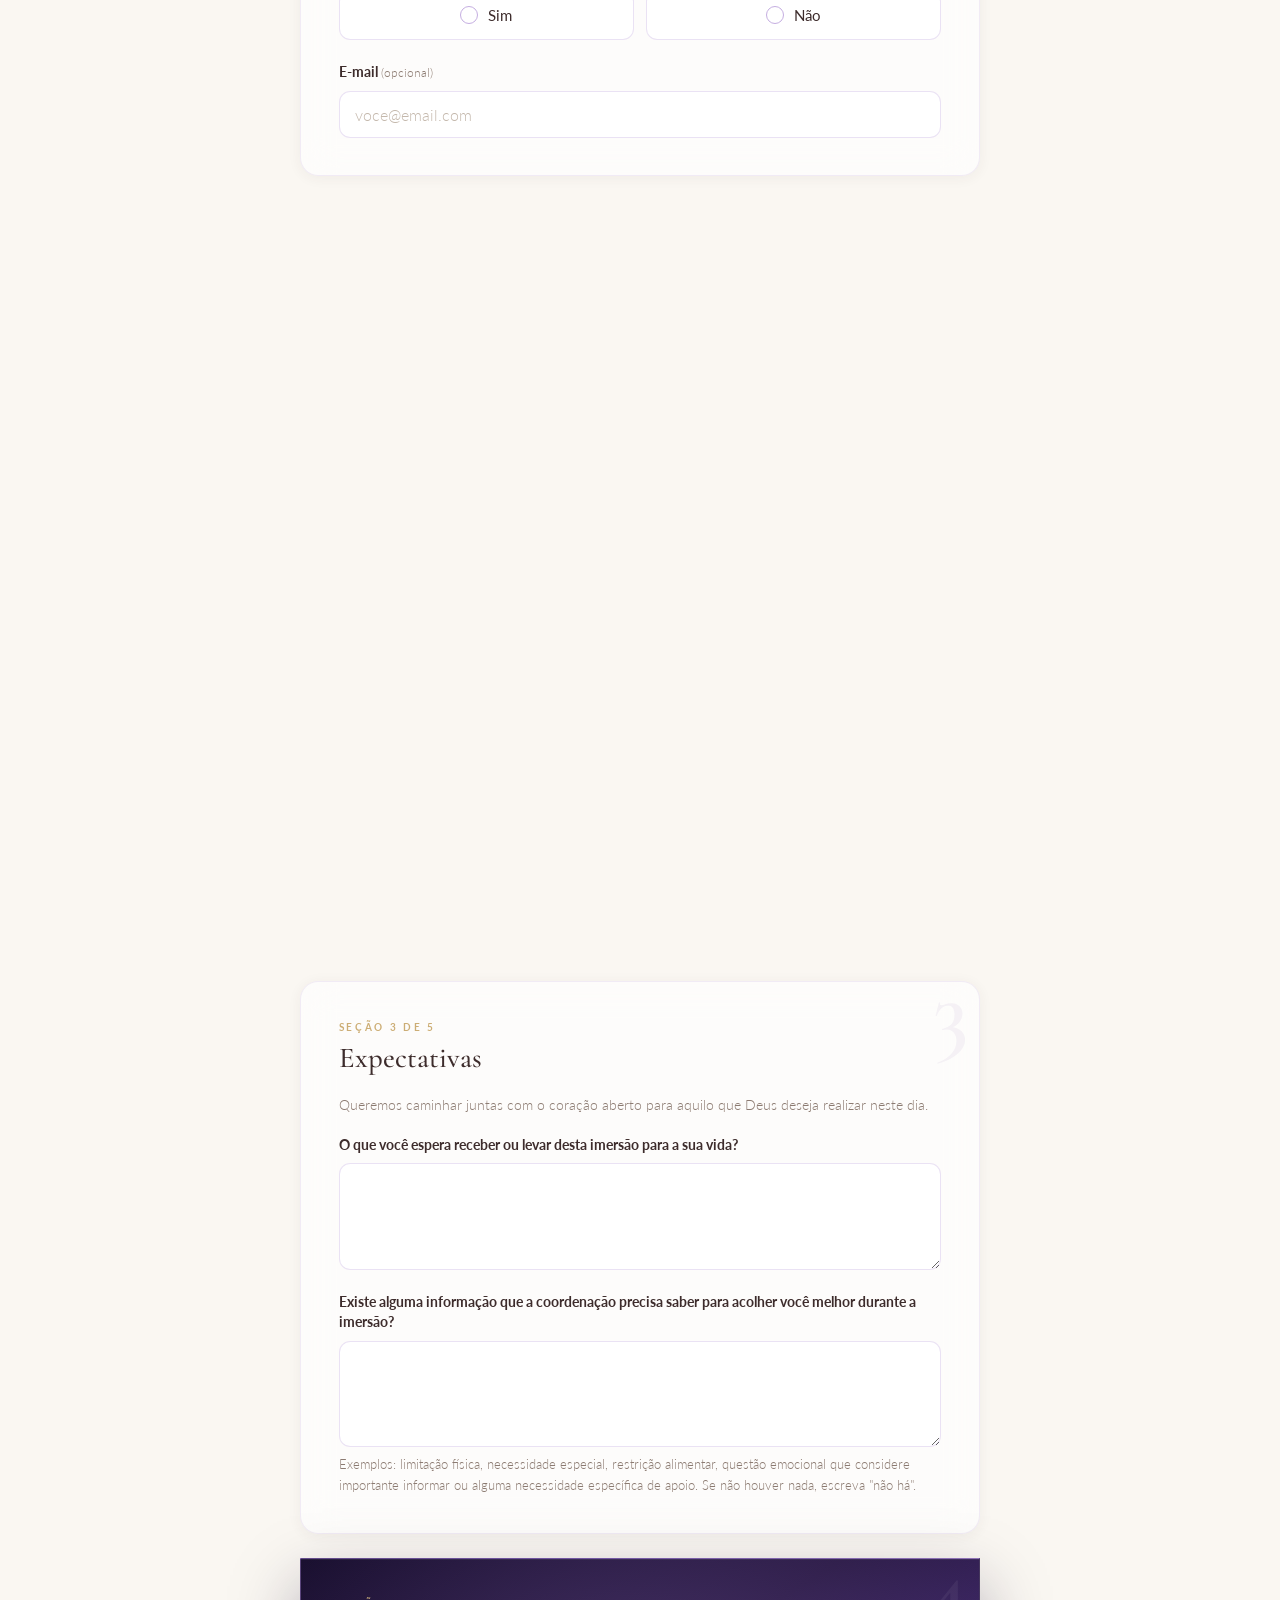
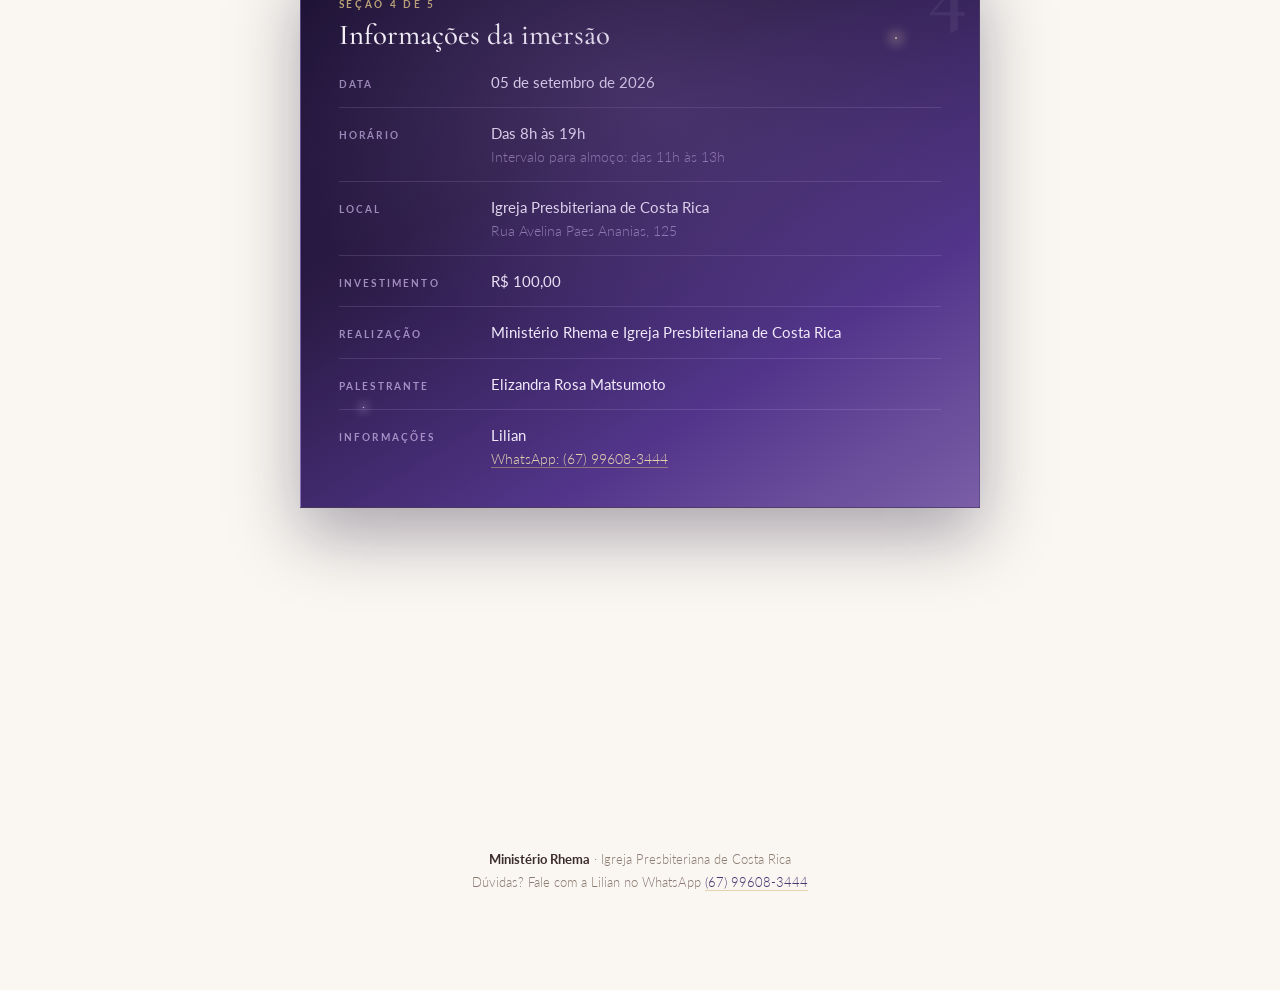
==== commit 037317a7: "Make e-mail optional on the registration form Coordination asked for it: many people do not have or " ====
--- a/index.html
+++ b/index.html
@@ -154,8 +154,8 @@
             </div>
 
             <div class="campo">
-              <label for="email">E-mail</label>
-              <input type="email" id="email" name="email" autocomplete="email" placeholder="voce@email.com" required>
+              <label for="email">E-mail <span class="opcional">(opcional)</span></label>
+              <input type="email" id="email" name="email" autocomplete="email" placeholder="voce@email.com">
               <div class="erro-campo" id="erro-email"></div>
             </div>
           </div>
@@ -311,8 +311,9 @@
   var botao = document.getElementById('botao-enviar');
   var recado = document.getElementById('recado');
   /* Todos os campos que podem receber uma mensagem de erro embaixo (cada um tem
-     um <div class="erro-campo" id="erro-XXX">). Só o apelido fica de fora — é o
-     único campo opcional do formulário. */
+     um <div class="erro-campo" id="erro-XXX">). Só o apelido fica de fora. O
+     e-mail é opcional, mas continua aqui: se vier preenchido errado, o servidor
+     devolve erro nele. */
   var camposComErro = [
     'nome', 'telefone', 'idade', 'estadoCivil', 'temFilhos', 'quantosFilhos',
     'participaIgreja', 'qualIgreja', 'email', 'cpf'
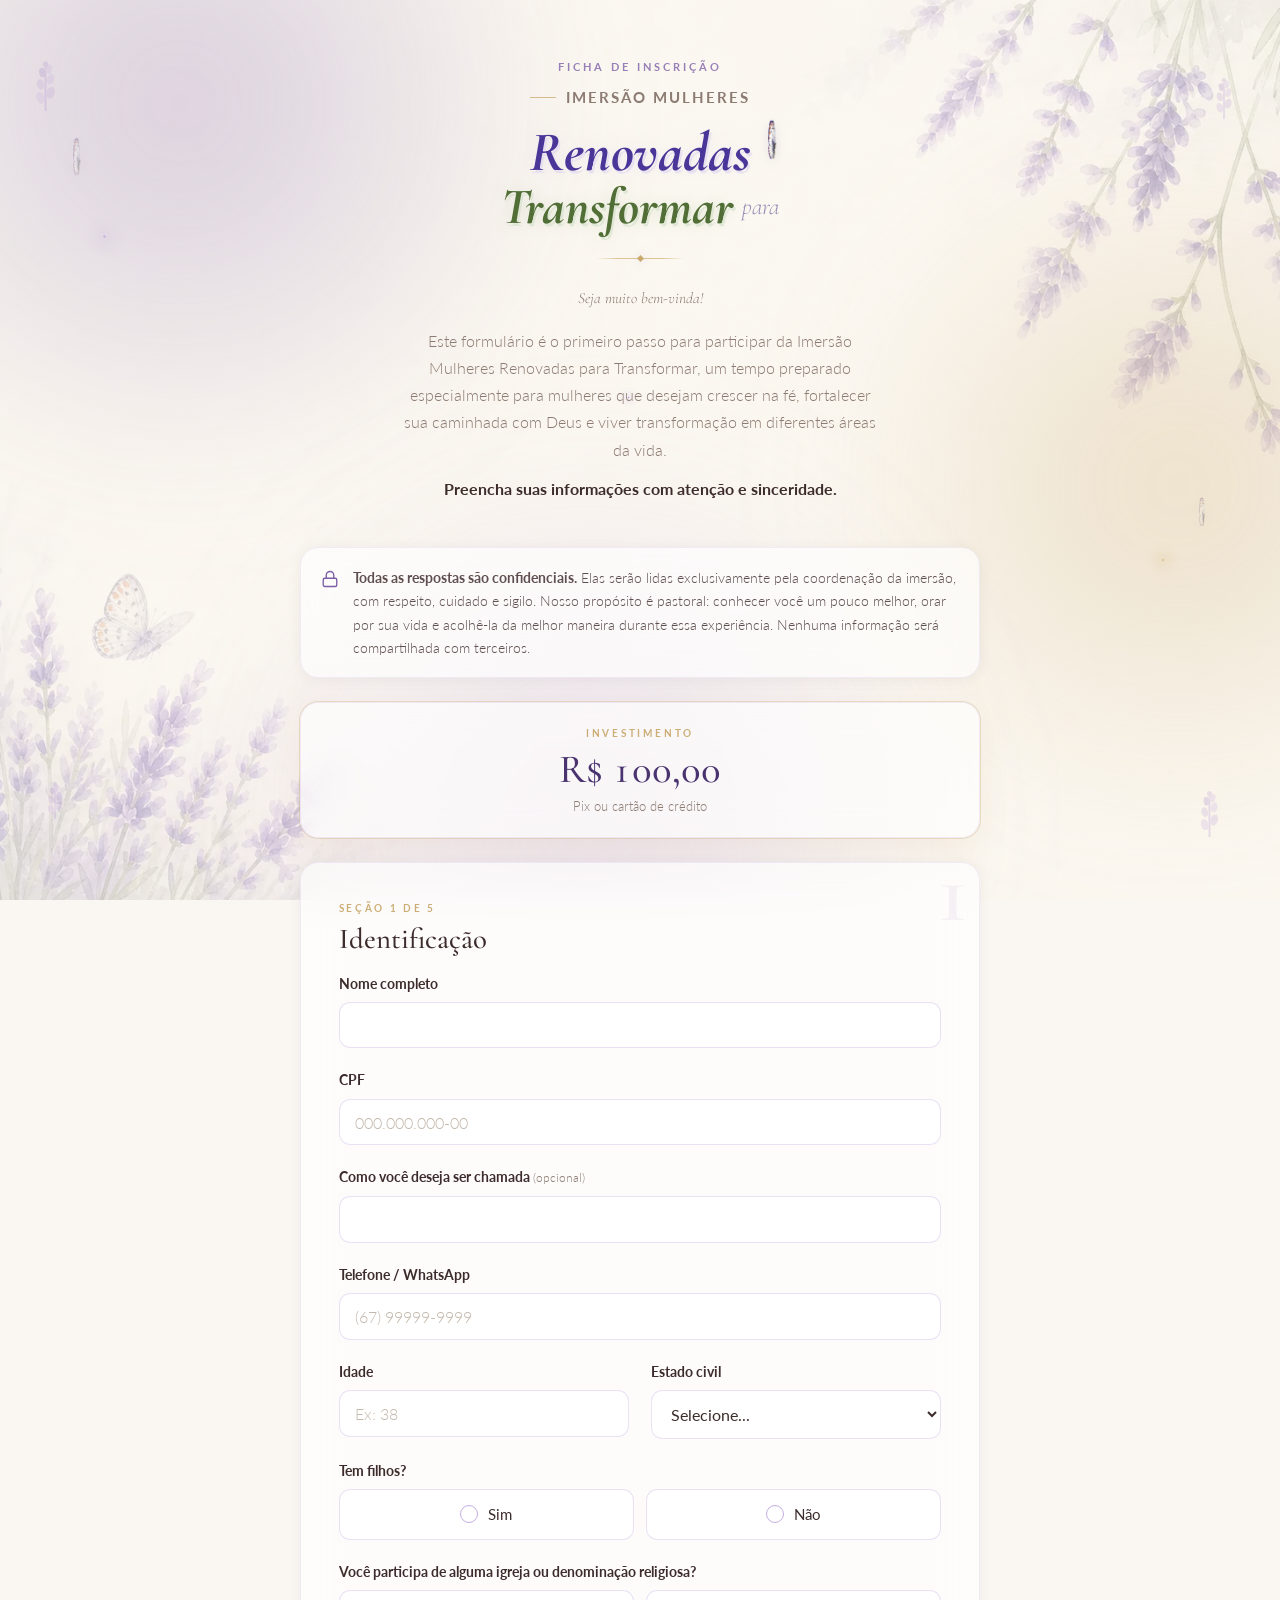
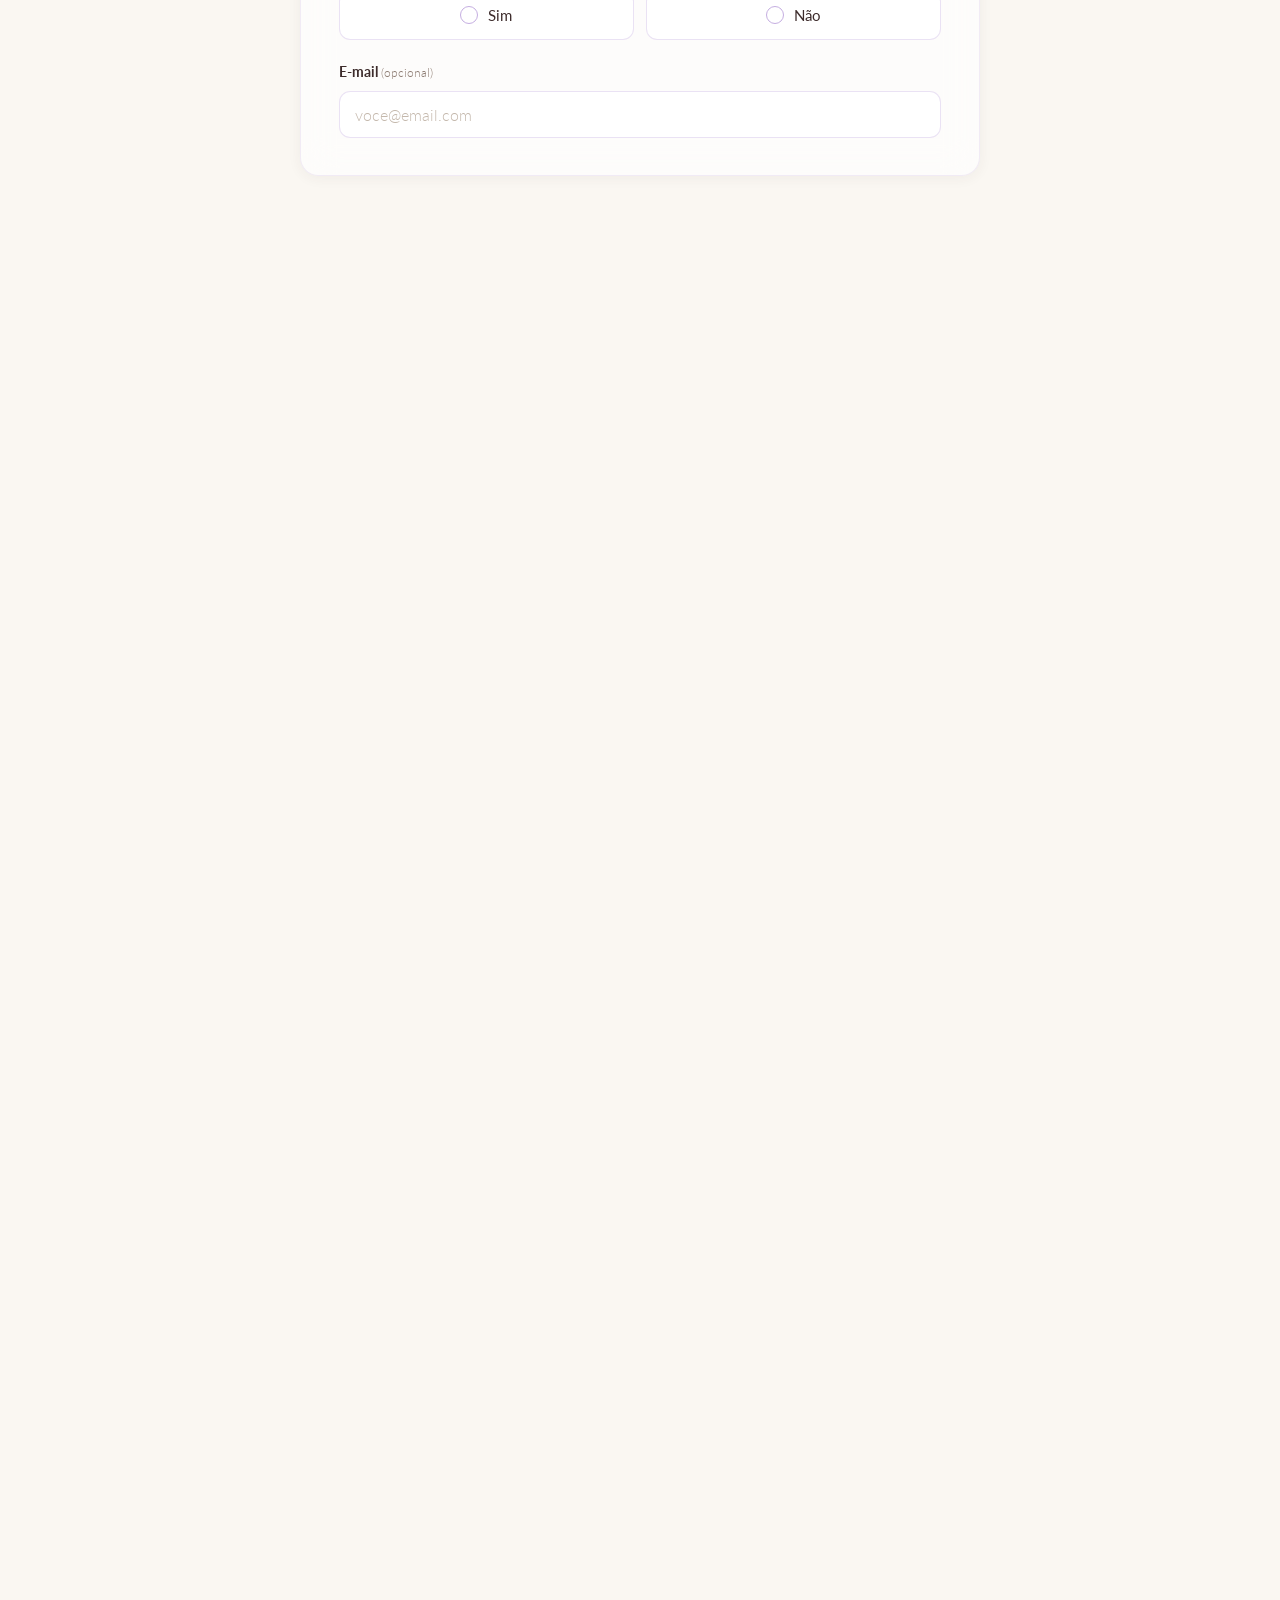
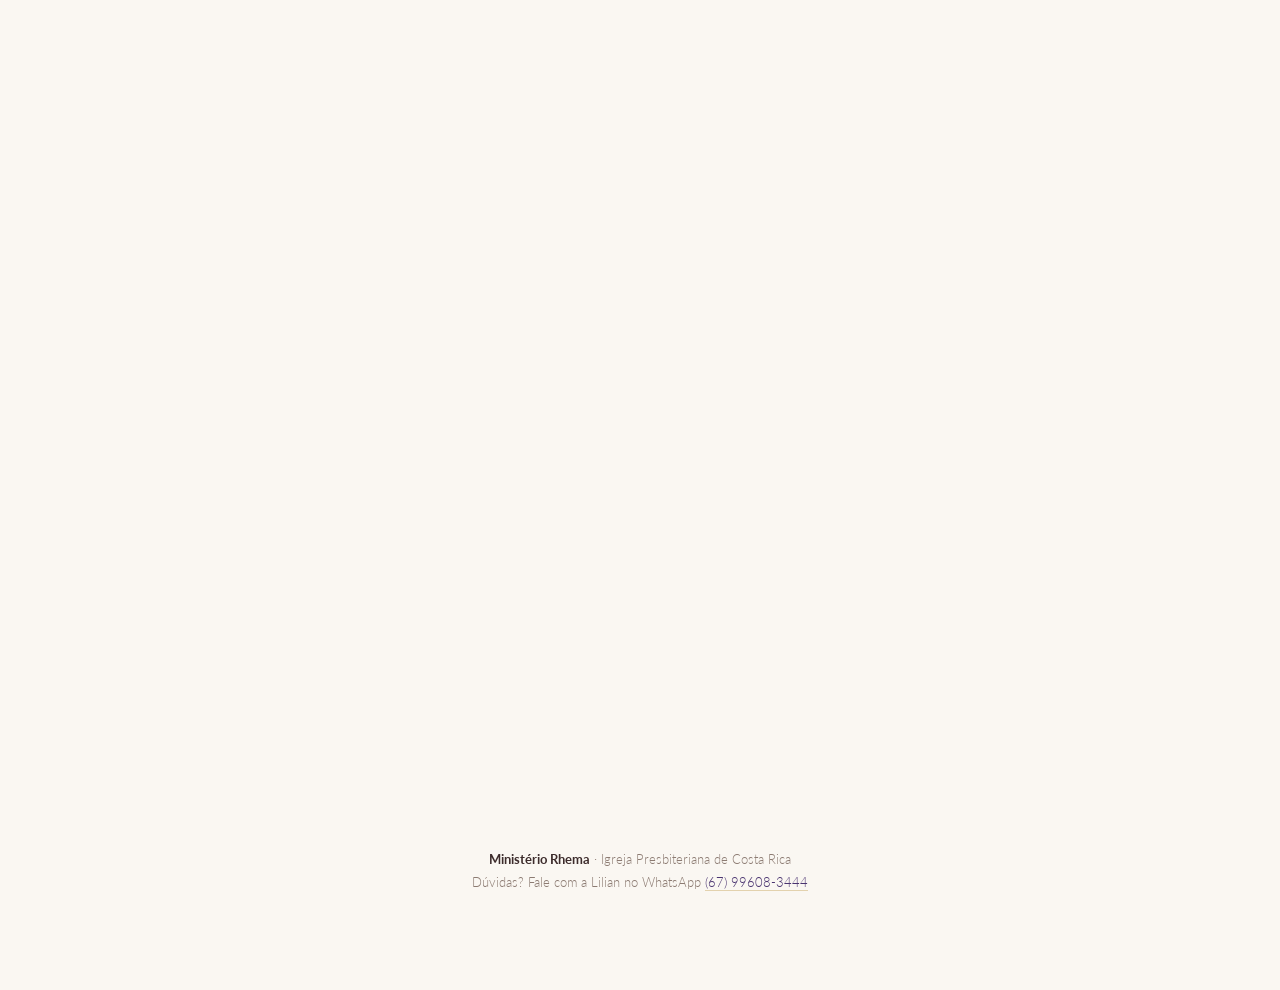
==== commit 22df57a7: "Cap registrations at a limit the coordinator sets in the panel Default 50. The panel shows 'X de N v" ====
--- a/index.html
+++ b/index.html
@@ -278,6 +278,26 @@
 
       </div>
     </form>
+
+    <!-- Inscrições encerradas (limite de vagas atingido). O campo de CPF do
+         formulário é MOVIDO para cá pelo JS — leva junto a consulta por CPF —
+         para quem já se inscreveu continuar achando a própria página. O limite
+         barra vaga nova, não quem já tem vaga. -->
+    <section class="secao vidro" id="bloco-encerradas" hidden>
+      <div class="secao-cabeca">
+        <h2>Inscrições encerradas</h2>
+      </div>
+      <div class="secao-notas">
+        <p class="secao-nota">Todas as vagas da imersão foram preenchidas. Se quiser entrar na lista de espera, fale com a Lilian no WhatsApp.</p>
+      </div>
+      <div class="acao">
+        <a class="botao" id="link-zap-encerradas" href="https://wa.me/5567996083444" target="_blank" rel="noopener">Falar com a Lilian no WhatsApp</a>
+      </div>
+      <div class="secao-notas" style="margin-top:18px;">
+        <p class="secao-nota"><strong>Já fez sua inscrição?</strong> Digite seu CPF abaixo para abrir a sua página.</p>
+      </div>
+      <div class="campos" id="encerradas-campos"></div>
+    </section>
 
   </div>
 
@@ -402,12 +422,32 @@
     document.getElementById('modal-ficar').addEventListener('click', fecharModal);
   })();
 
-  /* Nome do evento e valor vêm do backend, para nunca divergirem da planilha */
+  /* Limite de vagas atingido: o formulário sai de cena e entra o aviso. O campo
+     de CPF é MOVIDO (não copiado) para dentro do aviso — os ouvintes da consulta
+     por CPF vão junto, então quem já se inscreveu continua sendo reconhecida e
+     levada para a própria página. Falha de rede na consulta de config deixa o
+     formulário normal: o servidor barra de novo no envio, se for o caso. */
+  var encerradasMostrado = false;
+  function mostrarEncerradas() {
+    if (encerradasMostrado) return;
+    encerradasMostrado = true;
+    var campoCpf = document.getElementById('cpf').closest('.campo');
+    document.getElementById('encerradas-campos').appendChild(campoCpf);
+    document.getElementById('link-zap-encerradas').href =
+      'https://wa.me/5567996083444?text=' + encodeURIComponent('Olá! Vi que as inscrições da Imersão estão encerradas. Dá para entrar na lista de espera?');
+    form.hidden = true;
+    var investimento = document.querySelector('.investimento');
+    if (investimento) investimento.hidden = true; // "Investimento R$ ..." não faz sentido com a ficha fechada
+    document.getElementById('bloco-encerradas').hidden = false;
+  }
+
+  /* Nome do evento, valor e situação das vagas vêm do backend, para nunca divergirem da planilha */
   apiGet('config').then(function (resp) {
     if (resp && resp.ok && resp.valorFormatado) {
       document.getElementById('valor-inscricao').textContent = resp.valorFormatado;
       document.getElementById('valor-evento').textContent = resp.valorFormatado;
     }
+    if (resp && resp.ok && resp.inscricoesEncerradas) mostrarEncerradas();
   }).catch(function () { /* mantém o valor já impresso na página */ });
 
   /* Sim/Não: marca visualmente a opção e abre o campo "Se sim, ..." */
@@ -520,6 +560,14 @@
           window.location.href = destino;
           return;
         }
+        /* A última vaga foi tomada enquanto ela preenchia: o servidor é quem
+           decide, e a página passa a mostrar o aviso de encerradas. */
+        if (resposta.inscricoesEncerradas) {
+          liberarBotao();
+          mostrarEncerradas();
+          document.getElementById('bloco-encerradas').scrollIntoView({ behavior: 'smooth', block: 'start' });
+          return;
+        }
         if (!resposta.campo || !mostrarErroCampo(resposta.campo, resposta.mensagem)) {
           recado.textContent = resposta.mensagem || 'Não foi possível continuar. Tente novamente.';
           recado.className = 'recado erro';
